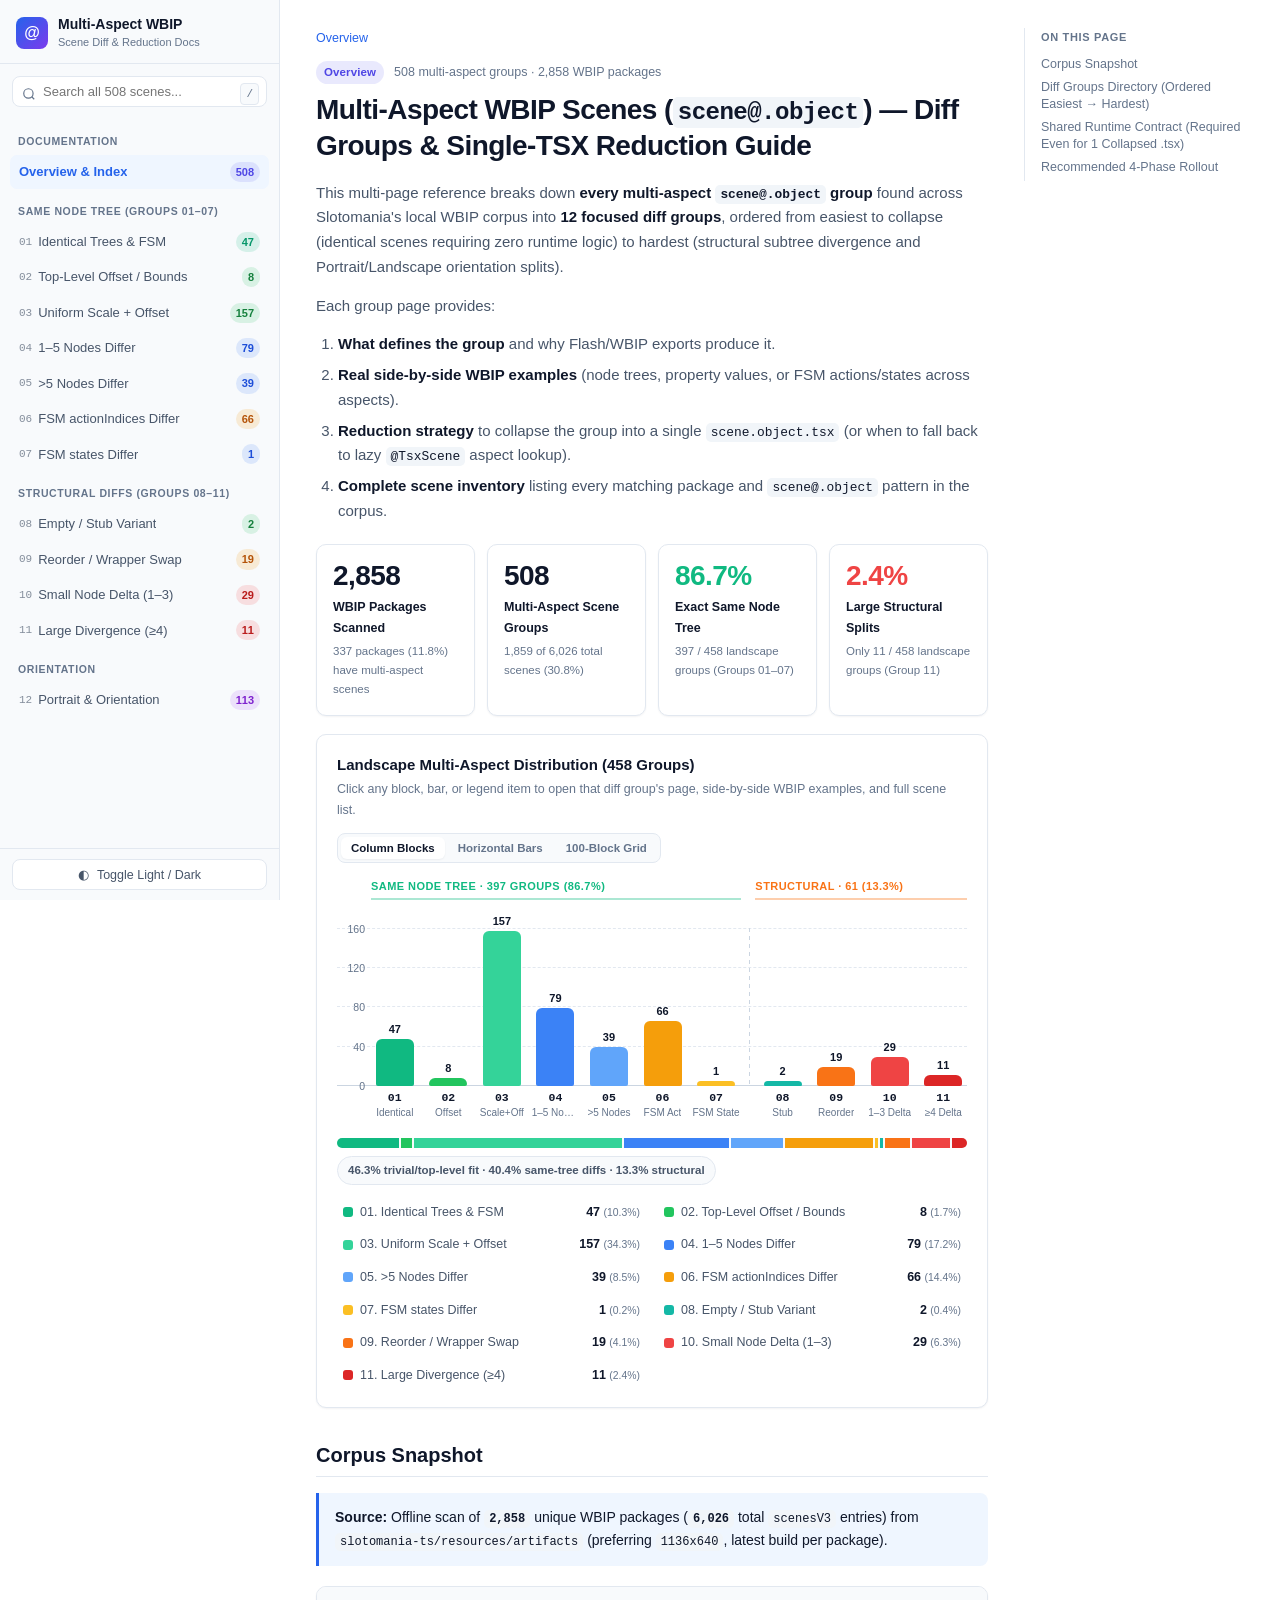
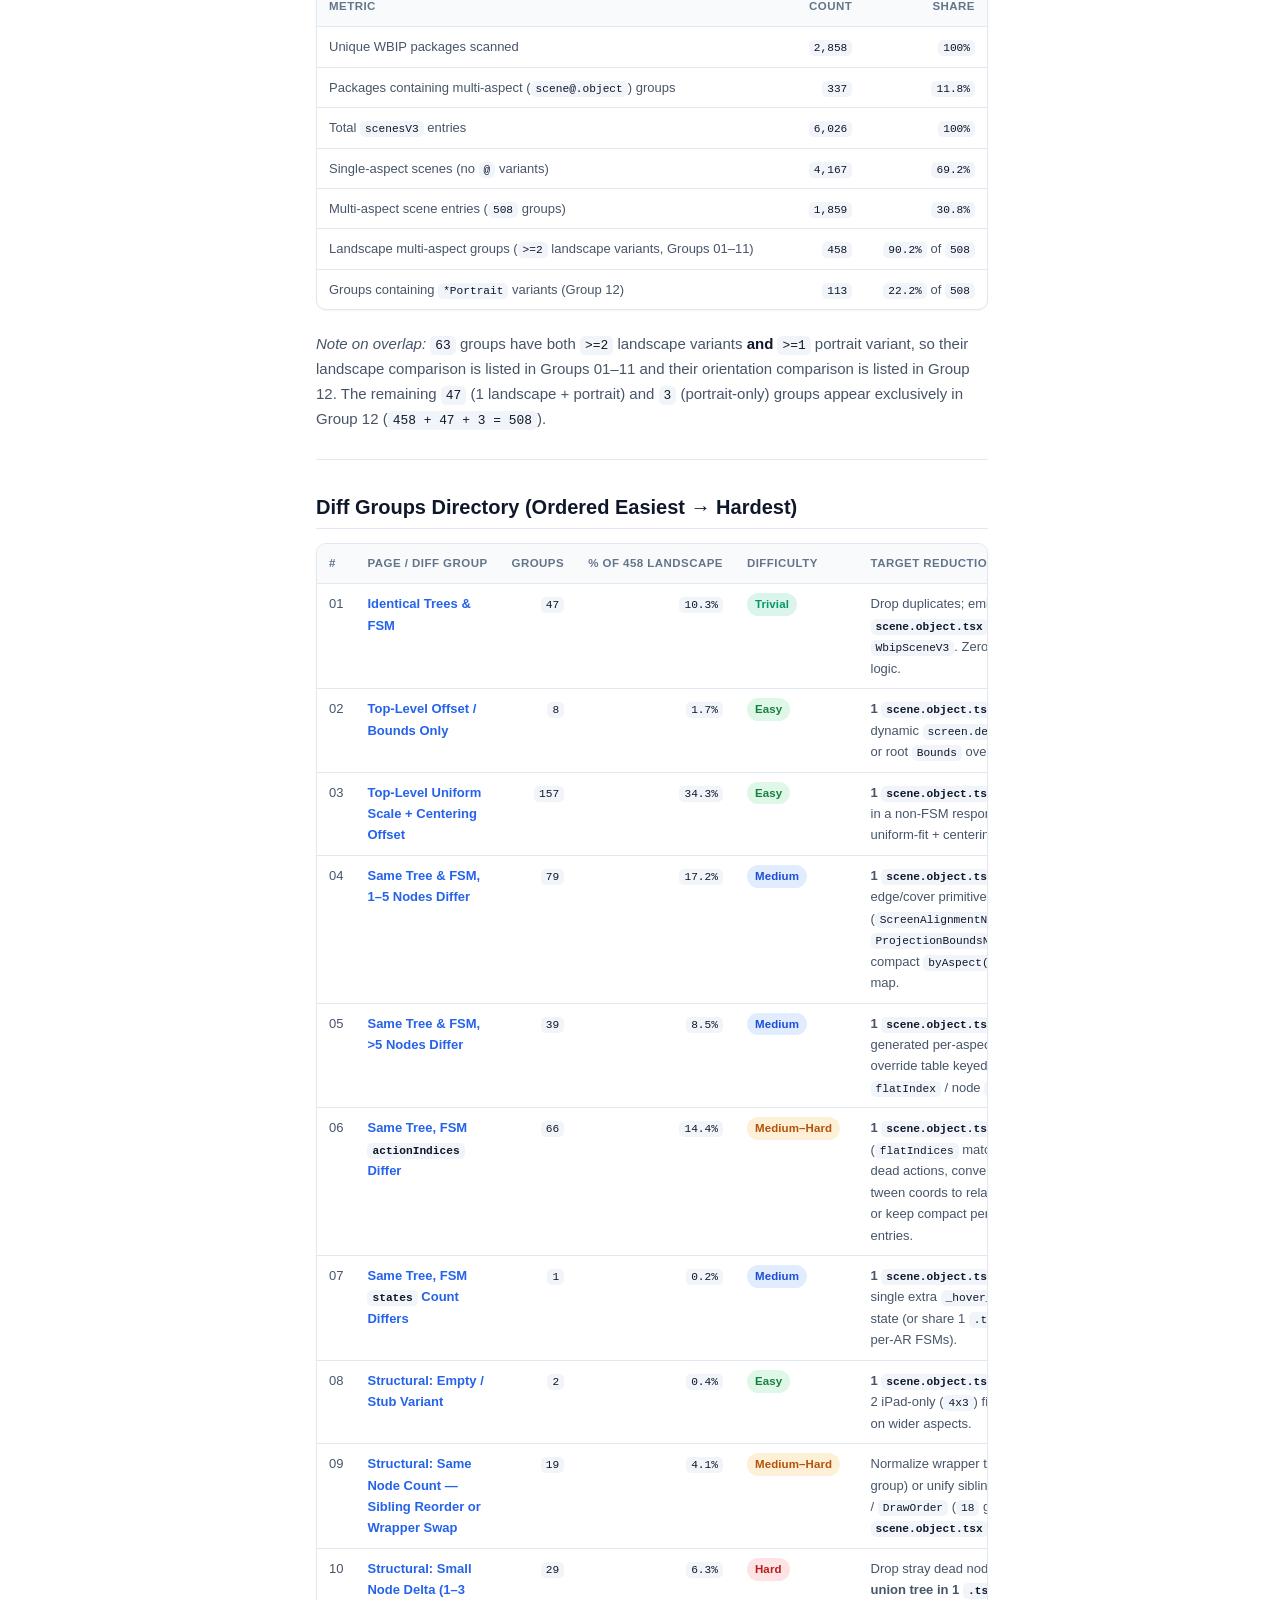
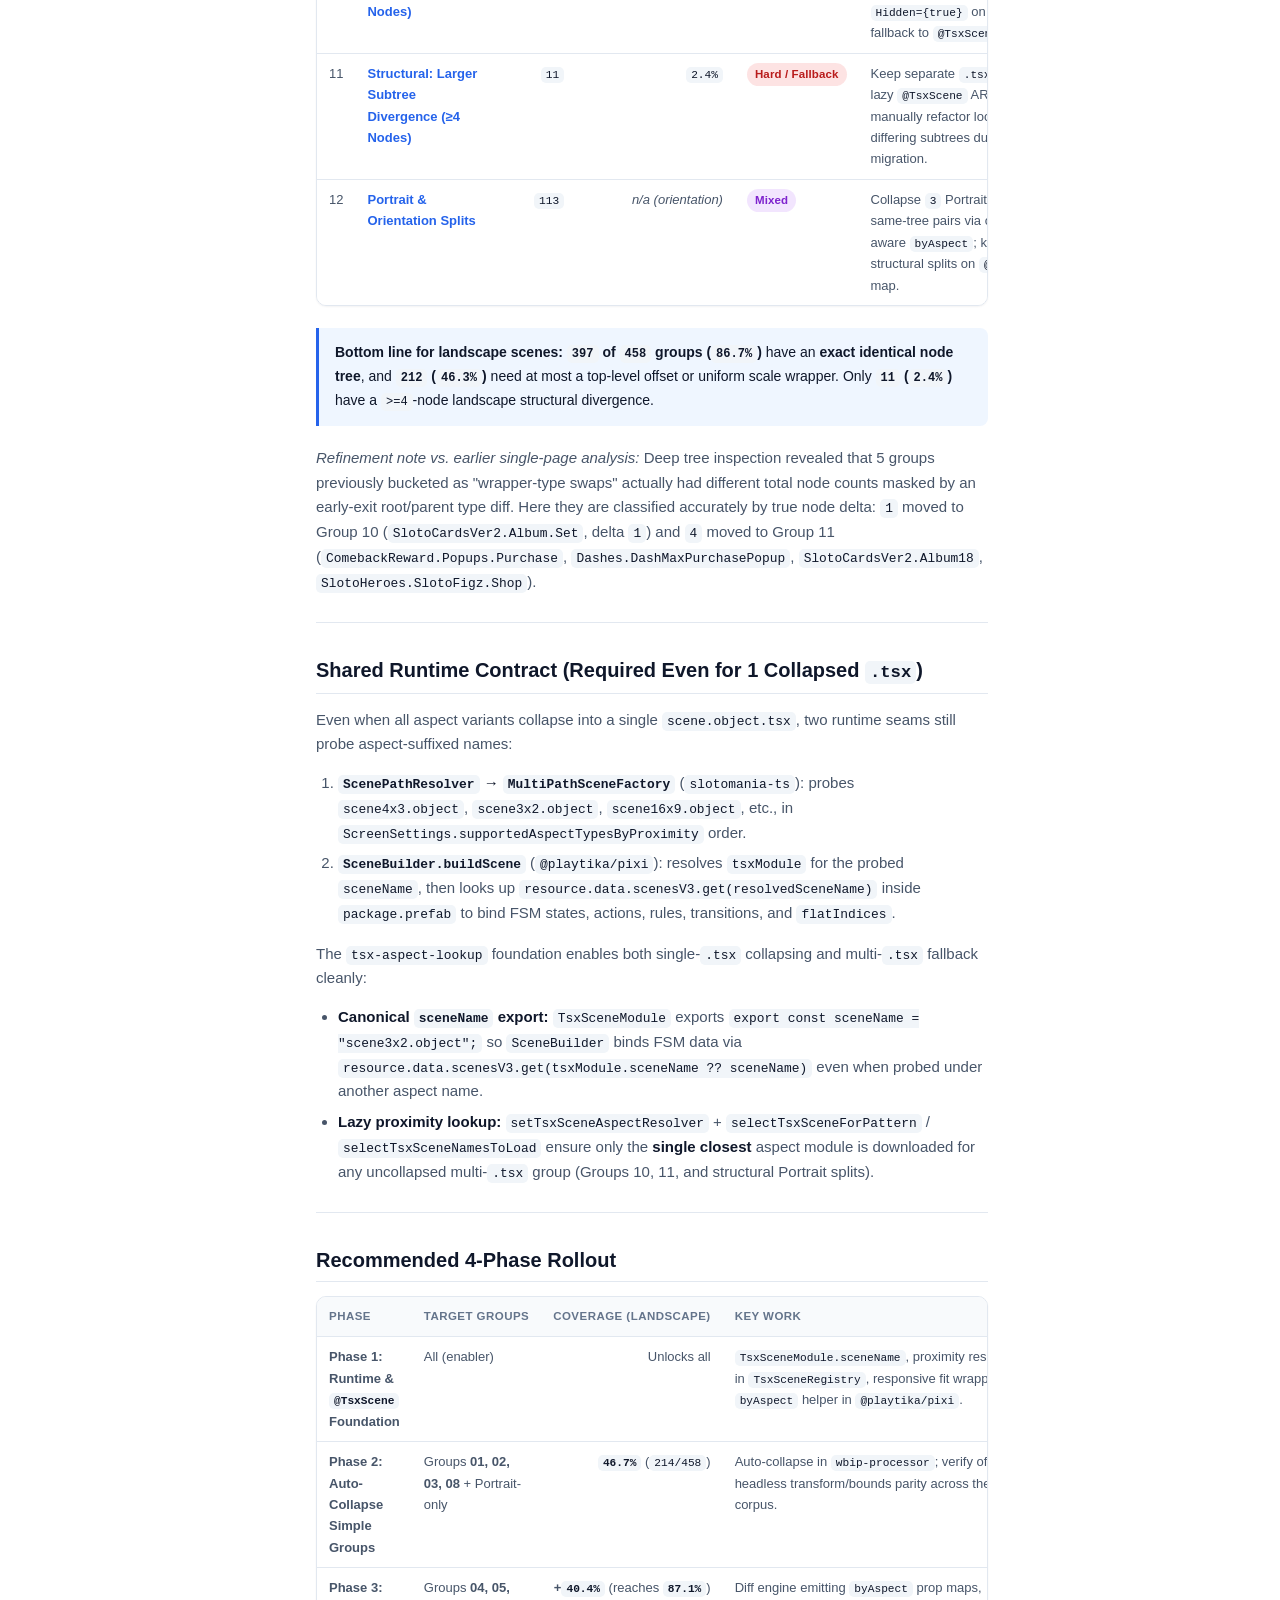
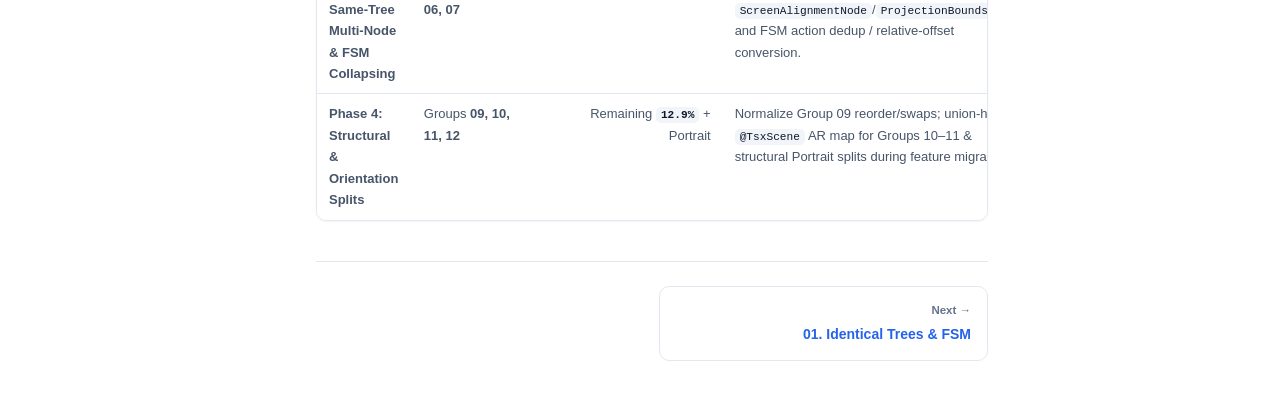
==== index.html @ 4ef782aa "first commit" ====
<!DOCTYPE html>
<html lang="en">
<head>
  <meta charset="UTF-8" />
  <meta name="viewport" content="width=device-width, initial-scale=1.0" />
  <title>Overview &amp; Diff Groups Index — Multi-Aspect WBIP Scenes Docs</title>
  <link rel="stylesheet" href="./assets/style.css" />
  <script>
    (function() {
      var t = localStorage.getItem("wbip-docs-theme");
      if (t === "dark" || (!t && window.matchMedia && window.matchMedia("(prefers-color-scheme: dark)").matches)) {
        document.documentElement.setAttribute("data-theme", "dark");
      }
    })();
  </script>
</head>
<body>
  <div class="mobile-topbar">
    <button type="button" class="icon-btn" id="sidebar-open" aria-label="Open menu">☰</button>
    <a href="./index.html" class="mobile-brand">Multi-Aspect WBIP Docs</a>
    <button type="button" class="icon-btn" id="mobile-theme-toggle" aria-label="Toggle theme">◐</button>
  </div>
  <div class="sidebar-backdrop" id="sidebar-backdrop"></div>
  <div class="layout">
    <aside class="sidebar" id="sidebar">
    <div class="sidebar-brand">
      <a href="./index.html" class="brand-link">
        <span class="brand-logo">@</span>
        <span>
          <strong>Multi-Aspect WBIP</strong>
          <small>Scene Diff &amp; Reduction Docs</small>
        </span>
      </a>
      <button class="icon-btn mobile-close" id="sidebar-close" aria-label="Close navigation">✕</button>
    </div>
    <div class="global-search-box">
      <svg class="search-icon" viewBox="0 0 24 24" width="14" height="14" fill="none" stroke="currentColor" stroke-width="2"><circle cx="11" cy="11" r="8"/><path d="m21 21-4.3-4.3"/></svg>
      <input type="search" id="global-search-input" placeholder="Search all 508 scenes..." autocomplete="off" aria-label="Search all scenes across all groups" />
      <kbd>/</kbd>
      <div class="global-search-results" id="global-search-results" hidden></div>
    </div>
    <nav class="sidebar-nav" aria-label="Diff groups">
      <div class="nav-section-title">Documentation</div>
      <a class="nav-item active" href="./index.html"><span class="nav-label">Overview &amp; Index</span><span class="nav-count badge-index">508</span></a>
      <div class="nav-section-title">Same Node Tree (Groups 01–07)</div>
      <a class="nav-item" href="./01-identical.html"><span class="nav-label"><span class="nav-num">01</span>Identical Trees &amp; FSM</span><span class="nav-count badge-trivial">47</span></a>
      <a class="nav-item" href="./02-root-offset-only.html"><span class="nav-label"><span class="nav-num">02</span>Top-Level Offset / Bounds</span><span class="nav-count badge-easy">8</span></a>
      <a class="nav-item" href="./03-root-uniform-scale-offset.html"><span class="nav-label"><span class="nav-num">03</span>Uniform Scale + Offset</span><span class="nav-count badge-easy">157</span></a>
      <a class="nav-item" href="./04-prop-diff-1-to-5-nodes.html"><span class="nav-label"><span class="nav-num">04</span>1–5 Nodes Differ</span><span class="nav-count badge-medium">79</span></a>
      <a class="nav-item" href="./05-prop-diff-many-nodes.html"><span class="nav-label"><span class="nav-num">05</span>&gt;5 Nodes Differ</span><span class="nav-count badge-medium">39</span></a>
      <a class="nav-item" href="./06-fsm-actions-differ.html"><span class="nav-label"><span class="nav-num">06</span>FSM actionIndices Differ</span><span class="nav-count badge-medhard">66</span></a>
      <a class="nav-item" href="./07-fsm-states-differ.html"><span class="nav-label"><span class="nav-num">07</span>FSM states Differ</span><span class="nav-count badge-medium">1</span></a>
      <div class="nav-section-title">Structural Diffs (Groups 08–11)</div>
      <a class="nav-item" href="./08-structural-empty-stub.html"><span class="nav-label"><span class="nav-num">08</span>Empty / Stub Variant</span><span class="nav-count badge-easy">2</span></a>
      <a class="nav-item" href="./09-structural-wrapper-or-reorder.html"><span class="nav-label"><span class="nav-num">09</span>Reorder / Wrapper Swap</span><span class="nav-count badge-medhard">19</span></a>
      <a class="nav-item" href="./10-structural-small-node-delta.html"><span class="nav-label"><span class="nav-num">10</span>Small Node Delta (1–3)</span><span class="nav-count badge-hard">29</span></a>
      <a class="nav-item" href="./11-structural-large-divergence.html"><span class="nav-label"><span class="nav-num">11</span>Large Divergence (≥4)</span><span class="nav-count badge-hard">11</span></a>
      <div class="nav-section-title">Orientation</div>
      <a class="nav-item" href="./12-portrait-and-orientation.html"><span class="nav-label"><span class="nav-num">12</span>Portrait &amp; Orientation</span><span class="nav-count badge-mixed">113</span></a>
    </nav>
    <div class="sidebar-footer">
      <button type="button" class="theme-toggle" id="theme-toggle" aria-label="Toggle color theme">
        <span class="theme-icon">◐</span>
        <span class="theme-label">Toggle Light / Dark</span>
      </button>
    </div>
  </aside>
    <main class="main">
      <div class="content-grid">
        <article class="article">
          <div class="breadcrumb">
            <a href="./index.html">Overview</a>
            
          </div>
          <div class="page-header">
          <div class="page-eyebrow">
            <span class="badge badge-index">Overview</span>
            <span class="eyebrow-count">508 multi-aspect groups · 2,858 WBIP packages</span>
          </div>
          <h1 id="multi-aspect-wbip-scenes-scene-object-diff-groups-single-tsx-reduction-guide">Multi-Aspect WBIP Scenes (<code>scene@.object</code>) — Diff Groups &amp; Single-TSX Reduction Guide</h1>
        </div>
<p>This multi-page reference breaks down <strong>every multi-aspect <code>scene@.object</code> group</strong> found across Slotomania's local WBIP corpus into <strong>12 focused diff groups</strong>, ordered from easiest to collapse (identical scenes requiring zero runtime logic) to hardest (structural subtree divergence and Portrait/Landscape orientation splits).</p>
<p>Each group page provides:</p>
<ol><li><strong>What defines the group</strong> and why Flash/WBIP exports produce it.</li><li><strong>Real side-by-side WBIP examples</strong> (node trees, property values, or FSM actions/states across aspects).</li><li><strong>Reduction strategy</strong> to collapse the group into a single <code>scene.object.tsx</code> (or when to fall back to lazy <code>@TsxScene</code> aspect lookup).</li><li><strong>Complete scene inventory</strong> listing every matching package and <code>scene@.object</code> pattern in the corpus.</li></ol>
<div class="kpi-grid">
    <div class="kpi-card">
      <div class="kpi-val">2,858</div>
      <div class="kpi-label">WBIP Packages Scanned</div>
      <div class="kpi-sub">337 packages (11.8%) have multi-aspect scenes</div>
    </div>
    <div class="kpi-card">
      <div class="kpi-val">508</div>
      <div class="kpi-label">Multi-Aspect Scene Groups</div>
      <div class="kpi-sub">1,859 of 6,026 total scenes (30.8%)</div>
    </div>
    <div class="kpi-card kpi-accent-green">
      <div class="kpi-val">86.7%</div>
      <div class="kpi-label">Exact Same Node Tree</div>
      <div class="kpi-sub">397 / 458 landscape groups (Groups 01–07)</div>
    </div>
    <div class="kpi-card kpi-accent-red">
      <div class="kpi-val">2.4%</div>
      <div class="kpi-label">Large Structural Splits</div>
      <div class="kpi-sub">Only 11 / 458 landscape groups (Group 11)</div>
    </div>
  </div>
  <div class="dist-card" id="dist-card">
    <div class="dist-header">
      <div>
        <div class="dist-title">Landscape Multi-Aspect Distribution (458 Groups)</div>
        <div class="dist-subtitle">Click any block, bar, or legend item to open that diff group's page, side-by-side WBIP examples, and full scene list.</div>
      </div>
      <div class="chart-tabs" role="tablist" aria-label="Chart view">
        <button type="button" class="chart-tab active" data-chart-tab="columns" role="tab" aria-selected="true">Column Blocks</button>
        <button type="button" class="chart-tab" data-chart-tab="bars" role="tab" aria-selected="false">Horizontal Bars</button>
        <button type="button" class="chart-tab" data-chart-tab="waffle" role="tab" aria-selected="false">100-Block Grid</button>
      </div>
    </div>
    <div class="chart-panel active" data-chart-panel="columns">
  <div class="col-zone-labels">
    <span class="zone-same">Same Node Tree · 397 groups (86.7%)</span>
    <span class="zone-struct">Structural · 61 (13.3%)</span>
  </div>
  <div class="col-chart-wrap">
    <div class="col-gridlines" aria-hidden="true">
      <div class="col-gridline"><span>160</span></div>
      <div class="col-gridline"><span>120</span></div>
      <div class="col-gridline"><span>80</span></div>
      <div class="col-gridline"><span>40</span></div>
      <div class="col-gridline"><span>0</span></div>
    </div>
    <div class="col-bars"><a href="./01-identical.html" class="col-item" data-group="01" title="Group 01: Identical Trees & FSM — 47 groups (10.3%)">
    <div class="col-bar-area">
      <div class="col-val">47</div>
      <div class="col-bar" style="height:29.38%;background:#10b981"></div>
    </div>
    <div class="col-num">01</div>
    <div class="col-sub">Identical</div>
  </a>
<a href="./02-root-offset-only.html" class="col-item" data-group="02" title="Group 02: Top-Level Offset / Bounds — 8 groups (1.7%)">
    <div class="col-bar-area">
      <div class="col-val">8</div>
      <div class="col-bar" style="height:5.00%;background:#22c55e"></div>
    </div>
    <div class="col-num">02</div>
    <div class="col-sub">Offset</div>
  </a>
<a href="./03-root-uniform-scale-offset.html" class="col-item" data-group="03" title="Group 03: Uniform Scale + Offset — 157 groups (34.3%)">
    <div class="col-bar-area">
      <div class="col-val">157</div>
      <div class="col-bar" style="height:98.13%;background:#34d399"></div>
    </div>
    <div class="col-num">03</div>
    <div class="col-sub">Scale+Off</div>
  </a>
<a href="./04-prop-diff-1-to-5-nodes.html" class="col-item" data-group="04" title="Group 04: 1–5 Nodes Differ — 79 groups (17.2%)">
    <div class="col-bar-area">
      <div class="col-val">79</div>
      <div class="col-bar" style="height:49.38%;background:#3b82f6"></div>
    </div>
    <div class="col-num">04</div>
    <div class="col-sub">1–5 Nodes</div>
  </a>
<a href="./05-prop-diff-many-nodes.html" class="col-item" data-group="05" title="Group 05: >5 Nodes Differ — 39 groups (8.5%)">
    <div class="col-bar-area">
      <div class="col-val">39</div>
      <div class="col-bar" style="height:24.38%;background:#60a5fa"></div>
    </div>
    <div class="col-num">05</div>
    <div class="col-sub">>5 Nodes</div>
  </a>
<a href="./06-fsm-actions-differ.html" class="col-item" data-group="06" title="Group 06: FSM actionIndices Differ — 66 groups (14.4%)">
    <div class="col-bar-area">
      <div class="col-val">66</div>
      <div class="col-bar" style="height:41.25%;background:#f59e0b"></div>
    </div>
    <div class="col-num">06</div>
    <div class="col-sub">FSM Act</div>
  </a>
<a href="./07-fsm-states-differ.html" class="col-item" data-group="07" title="Group 07: FSM states Differ — 1 groups (0.2%)">
    <div class="col-bar-area">
      <div class="col-val">1</div>
      <div class="col-bar" style="height:0.63%;background:#fbbf24"></div>
    </div>
    <div class="col-num">07</div>
    <div class="col-sub">FSM State</div>
  </a>
<div class="col-divider" title="Same Node Tree (01–07) vs Structural Diffs (08–11)"></div><a href="./08-structural-empty-stub.html" class="col-item" data-group="08" title="Group 08: Empty / Stub Variant — 2 groups (0.4%)">
    <div class="col-bar-area">
      <div class="col-val">2</div>
      <div class="col-bar" style="height:1.25%;background:#14b8a6"></div>
    </div>
    <div class="col-num">08</div>
    <div class="col-sub">Stub</div>
  </a>
<a href="./09-structural-wrapper-or-reorder.html" class="col-item" data-group="09" title="Group 09: Reorder / Wrapper Swap — 19 groups (4.1%)">
    <div class="col-bar-area">
      <div class="col-val">19</div>
      <div class="col-bar" style="height:11.88%;background:#f97316"></div>
    </div>
    <div class="col-num">09</div>
    <div class="col-sub">Reorder</div>
  </a>
<a href="./10-structural-small-node-delta.html" class="col-item" data-group="10" title="Group 10: Small Node Delta (1–3) — 29 groups (6.3%)">
    <div class="col-bar-area">
      <div class="col-val">29</div>
      <div class="col-bar" style="height:18.13%;background:#ef4444"></div>
    </div>
    <div class="col-num">10</div>
    <div class="col-sub">1–3 Delta</div>
  </a>
<a href="./11-structural-large-divergence.html" class="col-item" data-group="11" title="Group 11: Large Divergence (≥4) — 11 groups (2.4%)">
    <div class="col-bar-area">
      <div class="col-val">11</div>
      <div class="col-bar" style="height:6.88%;background:#dc2626"></div>
    </div>
    <div class="col-num">11</div>
    <div class="col-sub">≥4 Delta</div>
  </a></div>
  </div>
</div>
    <div class="chart-panel" data-chart-panel="bars">
  <div class="hbar-chart"><a href="./01-identical.html" class="hbar-row" data-group="01">
    <span class="hbar-label"><span class="hbar-num">01</span> Identical Trees & FSM</span>
    <span class="hbar-track"><span class="hbar-fill" style="width:29.94%;background:#10b981"></span></span>
    <span class="hbar-val">47 <small>(10.3%)</small></span>
  </a>
<a href="./02-root-offset-only.html" class="hbar-row" data-group="02">
    <span class="hbar-label"><span class="hbar-num">02</span> Top-Level Offset / Bounds</span>
    <span class="hbar-track"><span class="hbar-fill" style="width:5.10%;background:#22c55e"></span></span>
    <span class="hbar-val">8 <small>(1.7%)</small></span>
  </a>
<a href="./03-root-uniform-scale-offset.html" class="hbar-row" data-group="03">
    <span class="hbar-label"><span class="hbar-num">03</span> Uniform Scale + Offset</span>
    <span class="hbar-track"><span class="hbar-fill" style="width:100.00%;background:#34d399"></span></span>
    <span class="hbar-val">157 <small>(34.3%)</small></span>
  </a>
<a href="./04-prop-diff-1-to-5-nodes.html" class="hbar-row" data-group="04">
    <span class="hbar-label"><span class="hbar-num">04</span> 1–5 Nodes Differ</span>
    <span class="hbar-track"><span class="hbar-fill" style="width:50.32%;background:#3b82f6"></span></span>
    <span class="hbar-val">79 <small>(17.2%)</small></span>
  </a>
<a href="./05-prop-diff-many-nodes.html" class="hbar-row" data-group="05">
    <span class="hbar-label"><span class="hbar-num">05</span> >5 Nodes Differ</span>
    <span class="hbar-track"><span class="hbar-fill" style="width:24.84%;background:#60a5fa"></span></span>
    <span class="hbar-val">39 <small>(8.5%)</small></span>
  </a>
<a href="./06-fsm-actions-differ.html" class="hbar-row" data-group="06">
    <span class="hbar-label"><span class="hbar-num">06</span> FSM actionIndices Differ</span>
    <span class="hbar-track"><span class="hbar-fill" style="width:42.04%;background:#f59e0b"></span></span>
    <span class="hbar-val">66 <small>(14.4%)</small></span>
  </a>
<a href="./07-fsm-states-differ.html" class="hbar-row" data-group="07">
    <span class="hbar-label"><span class="hbar-num">07</span> FSM states Differ</span>
    <span class="hbar-track"><span class="hbar-fill" style="width:0.64%;background:#fbbf24"></span></span>
    <span class="hbar-val">1 <small>(0.2%)</small></span>
  </a>
<a href="./08-structural-empty-stub.html" class="hbar-row" data-group="08">
    <span class="hbar-label"><span class="hbar-num">08</span> Empty / Stub Variant</span>
    <span class="hbar-track"><span class="hbar-fill" style="width:1.27%;background:#14b8a6"></span></span>
    <span class="hbar-val">2 <small>(0.4%)</small></span>
  </a>
<a href="./09-structural-wrapper-or-reorder.html" class="hbar-row" data-group="09">
    <span class="hbar-label"><span class="hbar-num">09</span> Reorder / Wrapper Swap</span>
    <span class="hbar-track"><span class="hbar-fill" style="width:12.10%;background:#f97316"></span></span>
    <span class="hbar-val">19 <small>(4.1%)</small></span>
  </a>
<a href="./10-structural-small-node-delta.html" class="hbar-row" data-group="10">
    <span class="hbar-label"><span class="hbar-num">10</span> Small Node Delta (1–3)</span>
    <span class="hbar-track"><span class="hbar-fill" style="width:18.47%;background:#ef4444"></span></span>
    <span class="hbar-val">29 <small>(6.3%)</small></span>
  </a>
<a href="./11-structural-large-divergence.html" class="hbar-row" data-group="11">
    <span class="hbar-label"><span class="hbar-num">11</span> Large Divergence (≥4)</span>
    <span class="hbar-track"><span class="hbar-fill" style="width:7.01%;background:#dc2626"></span></span>
    <span class="hbar-val">11 <small>(2.4%)</small></span>
  </a></div>
</div>
    <div class="chart-panel" data-chart-panel="waffle">
  <div class="waffle-wrap">
    <div class="waffle-grid" role="img" aria-label="100-block waffle chart of 458 landscape multi-aspect groups"><a href="./01-identical.html" class="waffle-cell" data-group="01" style="background:#10b981" title="Group 01: Identical Trees & FSM — 47 groups (10.3%)"></a><a href="./01-identical.html" class="waffle-cell" data-group="01" style="background:#10b981" title="Group 01: Identical Trees & FSM — 47 groups (10.3%)"></a><a href="./01-identical.html" class="waffle-cell" data-group="01" style="background:#10b981" title="Group 01: Identical Trees & FSM — 47 groups (10.3%)"></a><a href="./01-identical.html" class="waffle-cell" data-group="01" style="background:#10b981" title="Group 01: Identical Trees & FSM — 47 groups (10.3%)"></a><a href="./01-identical.html" class="waffle-cell" data-group="01" style="background:#10b981" title="Group 01: Identical Trees & FSM — 47 groups (10.3%)"></a><a href="./01-identical.html" class="waffle-cell" data-group="01" style="background:#10b981" title="Group 01: Identical Trees & FSM — 47 groups (10.3%)"></a><a href="./01-identical.html" class="waffle-cell" data-group="01" style="background:#10b981" title="Group 01: Identical Trees & FSM — 47 groups (10.3%)"></a><a href="./01-identical.html" class="waffle-cell" data-group="01" style="background:#10b981" title="Group 01: Identical Trees & FSM — 47 groups (10.3%)"></a><a href="./01-identical.html" class="waffle-cell" data-group="01" style="background:#10b981" title="Group 01: Identical Trees & FSM — 47 groups (10.3%)"></a><a href="./01-identical.html" class="waffle-cell" data-group="01" style="background:#10b981" title="Group 01: Identical Trees & FSM — 47 groups (10.3%)"></a><a href="./02-root-offset-only.html" class="waffle-cell" data-group="02" style="background:#22c55e" title="Group 02: Top-Level Offset / Bounds — 8 groups (1.7%)"></a><a href="./02-root-offset-only.html" class="waffle-cell" data-group="02" style="background:#22c55e" title="Group 02: Top-Level Offset / Bounds — 8 groups (1.7%)"></a><a href="./03-root-uniform-scale-offset.html" class="waffle-cell" data-group="03" style="background:#34d399" title="Group 03: Uniform Scale + Offset — 157 groups (34.3%)"></a><a href="./03-root-uniform-scale-offset.html" class="waffle-cell" data-group="03" style="background:#34d399" title="Group 03: Uniform Scale + Offset — 157 groups (34.3%)"></a><a href="./03-root-uniform-scale-offset.html" class="waffle-cell" data-group="03" style="background:#34d399" title="Group 03: Uniform Scale + Offset — 157 groups (34.3%)"></a><a href="./03-root-uniform-scale-offset.html" class="waffle-cell" data-group="03" style="background:#34d399" title="Group 03: Uniform Scale + Offset — 157 groups (34.3%)"></a><a href="./03-root-uniform-scale-offset.html" class="waffle-cell" data-group="03" style="background:#34d399" title="Group 03: Uniform Scale + Offset — 157 groups (34.3%)"></a><a href="./03-root-uniform-scale-offset.html" class="waffle-cell" data-group="03" style="background:#34d399" title="Group 03: Uniform Scale + Offset — 157 groups (34.3%)"></a><a href="./03-root-uniform-scale-offset.html" class="waffle-cell" data-group="03" style="background:#34d399" title="Group 03: Uniform Scale + Offset — 157 groups (34.3%)"></a><a href="./03-root-uniform-scale-offset.html" class="waffle-cell" data-group="03" style="background:#34d399" title="Group 03: Uniform Scale + Offset — 157 groups (34.3%)"></a><a href="./03-root-uniform-scale-offset.html" class="waffle-cell" data-group="03" style="background:#34d399" title="Group 03: Uniform Scale + Offset — 157 groups (34.3%)"></a><a href="./03-root-uniform-scale-offset.html" class="waffle-cell" data-group="03" style="background:#34d399" title="Group 03: Uniform Scale + Offset — 157 groups (34.3%)"></a><a href="./03-root-uniform-scale-offset.html" class="waffle-cell" data-group="03" style="background:#34d399" title="Group 03: Uniform Scale + Offset — 157 groups (34.3%)"></a><a href="./03-root-uniform-scale-offset.html" class="waffle-cell" data-group="03" style="background:#34d399" title="Group 03: Uniform Scale + Offset — 157 groups (34.3%)"></a><a href="./03-root-uniform-scale-offset.html" class="waffle-cell" data-group="03" style="background:#34d399" title="Group 03: Uniform Scale + Offset — 157 groups (34.3%)"></a><a href="./03-root-uniform-scale-offset.html" class="waffle-cell" data-group="03" style="background:#34d399" title="Group 03: Uniform Scale + Offset — 157 groups (34.3%)"></a><a href="./03-root-uniform-scale-offset.html" class="waffle-cell" data-group="03" style="background:#34d399" title="Group 03: Uniform Scale + Offset — 157 groups (34.3%)"></a><a href="./03-root-uniform-scale-offset.html" class="waffle-cell" data-group="03" style="background:#34d399" title="Group 03: Uniform Scale + Offset — 157 groups (34.3%)"></a><a href="./03-root-uniform-scale-offset.html" class="waffle-cell" data-group="03" style="background:#34d399" title="Group 03: Uniform Scale + Offset — 157 groups (34.3%)"></a><a href="./03-root-uniform-scale-offset.html" class="waffle-cell" data-group="03" style="background:#34d399" title="Group 03: Uniform Scale + Offset — 157 groups (34.3%)"></a><a href="./03-root-uniform-scale-offset.html" class="waffle-cell" data-group="03" style="background:#34d399" title="Group 03: Uniform Scale + Offset — 157 groups (34.3%)"></a><a href="./03-root-uniform-scale-offset.html" class="waffle-cell" data-group="03" style="background:#34d399" title="Group 03: Uniform Scale + Offset — 157 groups (34.3%)"></a><a href="./03-root-uniform-scale-offset.html" class="waffle-cell" data-group="03" style="background:#34d399" title="Group 03: Uniform Scale + Offset — 157 groups (34.3%)"></a><a href="./03-root-uniform-scale-offset.html" class="waffle-cell" data-group="03" style="background:#34d399" title="Group 03: Uniform Scale + Offset — 157 groups (34.3%)"></a><a href="./03-root-uniform-scale-offset.html" class="waffle-cell" data-group="03" style="background:#34d399" title="Group 03: Uniform Scale + Offset — 157 groups (34.3%)"></a><a href="./03-root-uniform-scale-offset.html" class="waffle-cell" data-group="03" style="background:#34d399" title="Group 03: Uniform Scale + Offset — 157 groups (34.3%)"></a><a href="./03-root-uniform-scale-offset.html" class="waffle-cell" data-group="03" style="background:#34d399" title="Group 03: Uniform Scale + Offset — 157 groups (34.3%)"></a><a href="./03-root-uniform-scale-offset.html" class="waffle-cell" data-group="03" style="background:#34d399" title="Group 03: Uniform Scale + Offset — 157 groups (34.3%)"></a><a href="./03-root-uniform-scale-offset.html" class="waffle-cell" data-group="03" style="background:#34d399" title="Group 03: Uniform Scale + Offset — 157 groups (34.3%)"></a><a href="./03-root-uniform-scale-offset.html" class="waffle-cell" data-group="03" style="background:#34d399" title="Group 03: Uniform Scale + Offset — 157 groups (34.3%)"></a><a href="./03-root-uniform-scale-offset.html" class="waffle-cell" data-group="03" style="background:#34d399" title="Group 03: Uniform Scale + Offset — 157 groups (34.3%)"></a><a href="./03-root-uniform-scale-offset.html" class="waffle-cell" data-group="03" style="background:#34d399" title="Group 03: Uniform Scale + Offset — 157 groups (34.3%)"></a><a href="./03-root-uniform-scale-offset.html" class="waffle-cell" data-group="03" style="background:#34d399" title="Group 03: Uniform Scale + Offset — 157 groups (34.3%)"></a><a href="./03-root-uniform-scale-offset.html" class="waffle-cell" data-group="03" style="background:#34d399" title="Group 03: Uniform Scale + Offset — 157 groups (34.3%)"></a><a href="./03-root-uniform-scale-offset.html" class="waffle-cell" data-group="03" style="background:#34d399" title="Group 03: Uniform Scale + Offset — 157 groups (34.3%)"></a><a href="./03-root-uniform-scale-offset.html" class="waffle-cell" data-group="03" style="background:#34d399" title="Group 03: Uniform Scale + Offset — 157 groups (34.3%)"></a><a href="./04-prop-diff-1-to-5-nodes.html" class="waffle-cell" data-group="04" style="background:#3b82f6" title="Group 04: 1–5 Nodes Differ — 79 groups (17.2%)"></a><a href="./04-prop-diff-1-to-5-nodes.html" class="waffle-cell" data-group="04" style="background:#3b82f6" title="Group 04: 1–5 Nodes Differ — 79 groups (17.2%)"></a><a href="./04-prop-diff-1-to-5-nodes.html" class="waffle-cell" data-group="04" style="background:#3b82f6" title="Group 04: 1–5 Nodes Differ — 79 groups (17.2%)"></a><a href="./04-prop-diff-1-to-5-nodes.html" class="waffle-cell" data-group="04" style="background:#3b82f6" title="Group 04: 1–5 Nodes Differ — 79 groups (17.2%)"></a><a href="./04-prop-diff-1-to-5-nodes.html" class="waffle-cell" data-group="04" style="background:#3b82f6" title="Group 04: 1–5 Nodes Differ — 79 groups (17.2%)"></a><a href="./04-prop-diff-1-to-5-nodes.html" class="waffle-cell" data-group="04" style="background:#3b82f6" title="Group 04: 1–5 Nodes Differ — 79 groups (17.2%)"></a><a href="./04-prop-diff-1-to-5-nodes.html" class="waffle-cell" data-group="04" style="background:#3b82f6" title="Group 04: 1–5 Nodes Differ — 79 groups (17.2%)"></a><a href="./04-prop-diff-1-to-5-nodes.html" class="waffle-cell" data-group="04" style="background:#3b82f6" title="Group 04: 1–5 Nodes Differ — 79 groups (17.2%)"></a><a href="./04-prop-diff-1-to-5-nodes.html" class="waffle-cell" data-group="04" style="background:#3b82f6" title="Group 04: 1–5 Nodes Differ — 79 groups (17.2%)"></a><a href="./04-prop-diff-1-to-5-nodes.html" class="waffle-cell" data-group="04" style="background:#3b82f6" title="Group 04: 1–5 Nodes Differ — 79 groups (17.2%)"></a><a href="./04-prop-diff-1-to-5-nodes.html" class="waffle-cell" data-group="04" style="background:#3b82f6" title="Group 04: 1–5 Nodes Differ — 79 groups (17.2%)"></a><a href="./04-prop-diff-1-to-5-nodes.html" class="waffle-cell" data-group="04" style="background:#3b82f6" title="Group 04: 1–5 Nodes Differ — 79 groups (17.2%)"></a><a href="./04-prop-diff-1-to-5-nodes.html" class="waffle-cell" data-group="04" style="background:#3b82f6" title="Group 04: 1–5 Nodes Differ — 79 groups (17.2%)"></a><a href="./04-prop-diff-1-to-5-nodes.html" class="waffle-cell" data-group="04" style="background:#3b82f6" title="Group 04: 1–5 Nodes Differ — 79 groups (17.2%)"></a><a href="./04-prop-diff-1-to-5-nodes.html" class="waffle-cell" data-group="04" style="background:#3b82f6" title="Group 04: 1–5 Nodes Differ — 79 groups (17.2%)"></a><a href="./04-prop-diff-1-to-5-nodes.html" class="waffle-cell" data-group="04" style="background:#3b82f6" title="Group 04: 1–5 Nodes Differ — 79 groups (17.2%)"></a><a href="./04-prop-diff-1-to-5-nodes.html" class="waffle-cell" data-group="04" style="background:#3b82f6" title="Group 04: 1–5 Nodes Differ — 79 groups (17.2%)"></a><a href="./05-prop-diff-many-nodes.html" class="waffle-cell" data-group="05" style="background:#60a5fa" title="Group 05: >5 Nodes Differ — 39 groups (8.5%)"></a><a href="./05-prop-diff-many-nodes.html" class="waffle-cell" data-group="05" style="background:#60a5fa" title="Group 05: >5 Nodes Differ — 39 groups (8.5%)"></a><a href="./05-prop-diff-many-nodes.html" class="waffle-cell" data-group="05" style="background:#60a5fa" title="Group 05: >5 Nodes Differ — 39 groups (8.5%)"></a><a href="./05-prop-diff-many-nodes.html" class="waffle-cell" data-group="05" style="background:#60a5fa" title="Group 05: >5 Nodes Differ — 39 groups (8.5%)"></a><a href="./05-prop-diff-many-nodes.html" class="waffle-cell" data-group="05" style="background:#60a5fa" title="Group 05: >5 Nodes Differ — 39 groups (8.5%)"></a><a href="./05-prop-diff-many-nodes.html" class="waffle-cell" data-group="05" style="background:#60a5fa" title="Group 05: >5 Nodes Differ — 39 groups (8.5%)"></a><a href="./05-prop-diff-many-nodes.html" class="waffle-cell" data-group="05" style="background:#60a5fa" title="Group 05: >5 Nodes Differ — 39 groups (8.5%)"></a><a href="./05-prop-diff-many-nodes.html" class="waffle-cell" data-group="05" style="background:#60a5fa" title="Group 05: >5 Nodes Differ — 39 groups (8.5%)"></a><a href="./05-prop-diff-many-nodes.html" class="waffle-cell" data-group="05" style="background:#60a5fa" title="Group 05: >5 Nodes Differ — 39 groups (8.5%)"></a><a href="./06-fsm-actions-differ.html" class="waffle-cell" data-group="06" style="background:#f59e0b" title="Group 06: FSM actionIndices Differ — 66 groups (14.4%)"></a><a href="./06-fsm-actions-differ.html" class="waffle-cell" data-group="06" style="background:#f59e0b" title="Group 06: FSM actionIndices Differ — 66 groups (14.4%)"></a><a href="./06-fsm-actions-differ.html" class="waffle-cell" data-group="06" style="background:#f59e0b" title="Group 06: FSM actionIndices Differ — 66 groups (14.4%)"></a><a href="./06-fsm-actions-differ.html" class="waffle-cell" data-group="06" style="background:#f59e0b" title="Group 06: FSM actionIndices Differ — 66 groups (14.4%)"></a><a href="./06-fsm-actions-differ.html" class="waffle-cell" data-group="06" style="background:#f59e0b" title="Group 06: FSM actionIndices Differ — 66 groups (14.4%)"></a><a href="./06-fsm-actions-differ.html" class="waffle-cell" data-group="06" style="background:#f59e0b" title="Group 06: FSM actionIndices Differ — 66 groups (14.4%)"></a><a href="./06-fsm-actions-differ.html" class="waffle-cell" data-group="06" style="background:#f59e0b" title="Group 06: FSM actionIndices Differ — 66 groups (14.4%)"></a><a href="./06-fsm-actions-differ.html" class="waffle-cell" data-group="06" style="background:#f59e0b" title="Group 06: FSM actionIndices Differ — 66 groups (14.4%)"></a><a href="./06-fsm-actions-differ.html" class="waffle-cell" data-group="06" style="background:#f59e0b" title="Group 06: FSM actionIndices Differ — 66 groups (14.4%)"></a><a href="./06-fsm-actions-differ.html" class="waffle-cell" data-group="06" style="background:#f59e0b" title="Group 06: FSM actionIndices Differ — 66 groups (14.4%)"></a><a href="./06-fsm-actions-differ.html" class="waffle-cell" data-group="06" style="background:#f59e0b" title="Group 06: FSM actionIndices Differ — 66 groups (14.4%)"></a><a href="./06-fsm-actions-differ.html" class="waffle-cell" data-group="06" style="background:#f59e0b" title="Group 06: FSM actionIndices Differ — 66 groups (14.4%)"></a><a href="./06-fsm-actions-differ.html" class="waffle-cell" data-group="06" style="background:#f59e0b" title="Group 06: FSM actionIndices Differ — 66 groups (14.4%)"></a><a href="./06-fsm-actions-differ.html" class="waffle-cell" data-group="06" style="background:#f59e0b" title="Group 06: FSM actionIndices Differ — 66 groups (14.4%)"></a><a href="./07-fsm-states-differ.html" class="waffle-cell" data-group="07" style="background:#fbbf24" title="Group 07: FSM states Differ — 1 groups (0.2%)"></a><a href="./08-structural-empty-stub.html" class="waffle-cell" data-group="08" style="background:#14b8a6" title="Group 08: Empty / Stub Variant — 2 groups (0.4%)"></a><a href="./09-structural-wrapper-or-reorder.html" class="waffle-cell" data-group="09" style="background:#f97316" title="Group 09: Reorder / Wrapper Swap — 19 groups (4.1%)"></a><a href="./09-structural-wrapper-or-reorder.html" class="waffle-cell" data-group="09" style="background:#f97316" title="Group 09: Reorder / Wrapper Swap — 19 groups (4.1%)"></a><a href="./09-structural-wrapper-or-reorder.html" class="waffle-cell" data-group="09" style="background:#f97316" title="Group 09: Reorder / Wrapper Swap — 19 groups (4.1%)"></a><a href="./09-structural-wrapper-or-reorder.html" class="waffle-cell" data-group="09" style="background:#f97316" title="Group 09: Reorder / Wrapper Swap — 19 groups (4.1%)"></a><a href="./10-structural-small-node-delta.html" class="waffle-cell" data-group="10" style="background:#ef4444" title="Group 10: Small Node Delta (1–3) — 29 groups (6.3%)"></a><a href="./10-structural-small-node-delta.html" class="waffle-cell" data-group="10" style="background:#ef4444" title="Group 10: Small Node Delta (1–3) — 29 groups (6.3%)"></a><a href="./10-structural-small-node-delta.html" class="waffle-cell" data-group="10" style="background:#ef4444" title="Group 10: Small Node Delta (1–3) — 29 groups (6.3%)"></a><a href="./10-structural-small-node-delta.html" class="waffle-cell" data-group="10" style="background:#ef4444" title="Group 10: Small Node Delta (1–3) — 29 groups (6.3%)"></a><a href="./10-structural-small-node-delta.html" class="waffle-cell" data-group="10" style="background:#ef4444" title="Group 10: Small Node Delta (1–3) — 29 groups (6.3%)"></a><a href="./10-structural-small-node-delta.html" class="waffle-cell" data-group="10" style="background:#ef4444" title="Group 10: Small Node Delta (1–3) — 29 groups (6.3%)"></a><a href="./11-structural-large-divergence.html" class="waffle-cell" data-group="11" style="background:#dc2626" title="Group 11: Large Divergence (≥4) — 11 groups (2.4%)"></a><a href="./11-structural-large-divergence.html" class="waffle-cell" data-group="11" style="background:#dc2626" title="Group 11: Large Divergence (≥4) — 11 groups (2.4%)"></a></div>
    <div class="waffle-note">Each block ≈ <strong>1%</strong> (~4.6 groups; groups &lt;1% shown as 1 block for visibility). Hover any block or legend item to highlight its group.</div>
  </div>
</div>
    <div class="dist-strip-wrap">
      <div class="dist-bar"><a href="./01-identical.html" class="dist-seg" data-group="01" style="width:10.26%;background:#10b981" title="Group 01: Identical Trees & FSM — 47 groups (10.26%)"></a><a href="./02-root-offset-only.html" class="dist-seg" data-group="02" style="width:1.75%;background:#22c55e" title="Group 02: Top-Level Offset / Bounds — 8 groups (1.75%)"></a><a href="./03-root-uniform-scale-offset.html" class="dist-seg" data-group="03" style="width:34.28%;background:#34d399" title="Group 03: Uniform Scale + Offset — 157 groups (34.28%)"></a><a href="./04-prop-diff-1-to-5-nodes.html" class="dist-seg" data-group="04" style="width:17.25%;background:#3b82f6" title="Group 04: 1–5 Nodes Differ — 79 groups (17.25%)"></a><a href="./05-prop-diff-many-nodes.html" class="dist-seg" data-group="05" style="width:8.52%;background:#60a5fa" title="Group 05: >5 Nodes Differ — 39 groups (8.52%)"></a><a href="./06-fsm-actions-differ.html" class="dist-seg" data-group="06" style="width:14.41%;background:#f59e0b" title="Group 06: FSM actionIndices Differ — 66 groups (14.41%)"></a><a href="./07-fsm-states-differ.html" class="dist-seg" data-group="07" style="width:0.22%;background:#fbbf24" title="Group 07: FSM states Differ — 1 groups (0.22%)"></a><a href="./08-structural-empty-stub.html" class="dist-seg" data-group="08" style="width:0.44%;background:#14b8a6" title="Group 08: Empty / Stub Variant — 2 groups (0.44%)"></a><a href="./09-structural-wrapper-or-reorder.html" class="dist-seg" data-group="09" style="width:4.15%;background:#f97316" title="Group 09: Reorder / Wrapper Swap — 19 groups (4.15%)"></a><a href="./10-structural-small-node-delta.html" class="dist-seg" data-group="10" style="width:6.33%;background:#ef4444" title="Group 10: Small Node Delta (1–3) — 29 groups (6.33%)"></a><a href="./11-structural-large-divergence.html" class="dist-seg" data-group="11" style="width:2.40%;background:#dc2626" title="Group 11: Large Divergence (≥4) — 11 groups (2.40%)"></a></div>
      <div class="dist-pill">46.3% trivial/top-level fit · 40.4% same-tree diffs · 13.3% structural</div>
    </div>
    <div class="dist-legend"><a href="./01-identical.html" class="dist-legend-item" data-group="01">
    <span class="dist-dot" style="background:#10b981"></span>
    <span class="dist-name">01. Identical Trees & FSM</span>
    <span class="dist-val">47 <small>(10.3%)</small></span>
  </a><a href="./02-root-offset-only.html" class="dist-legend-item" data-group="02">
    <span class="dist-dot" style="background:#22c55e"></span>
    <span class="dist-name">02. Top-Level Offset / Bounds</span>
    <span class="dist-val">8 <small>(1.7%)</small></span>
  </a><a href="./03-root-uniform-scale-offset.html" class="dist-legend-item" data-group="03">
    <span class="dist-dot" style="background:#34d399"></span>
    <span class="dist-name">03. Uniform Scale + Offset</span>
    <span class="dist-val">157 <small>(34.3%)</small></span>
  </a><a href="./04-prop-diff-1-to-5-nodes.html" class="dist-legend-item" data-group="04">
    <span class="dist-dot" style="background:#3b82f6"></span>
    <span class="dist-name">04. 1–5 Nodes Differ</span>
    <span class="dist-val">79 <small>(17.2%)</small></span>
  </a><a href="./05-prop-diff-many-nodes.html" class="dist-legend-item" data-group="05">
    <span class="dist-dot" style="background:#60a5fa"></span>
    <span class="dist-name">05. >5 Nodes Differ</span>
    <span class="dist-val">39 <small>(8.5%)</small></span>
  </a><a href="./06-fsm-actions-differ.html" class="dist-legend-item" data-group="06">
    <span class="dist-dot" style="background:#f59e0b"></span>
    <span class="dist-name">06. FSM actionIndices Differ</span>
    <span class="dist-val">66 <small>(14.4%)</small></span>
  </a><a href="./07-fsm-states-differ.html" class="dist-legend-item" data-group="07">
    <span class="dist-dot" style="background:#fbbf24"></span>
    <span class="dist-name">07. FSM states Differ</span>
    <span class="dist-val">1 <small>(0.2%)</small></span>
  </a><a href="./08-structural-empty-stub.html" class="dist-legend-item" data-group="08">
    <span class="dist-dot" style="background:#14b8a6"></span>
    <span class="dist-name">08. Empty / Stub Variant</span>
    <span class="dist-val">2 <small>(0.4%)</small></span>
  </a><a href="./09-structural-wrapper-or-reorder.html" class="dist-legend-item" data-group="09">
    <span class="dist-dot" style="background:#f97316"></span>
    <span class="dist-name">09. Reorder / Wrapper Swap</span>
    <span class="dist-val">19 <small>(4.1%)</small></span>
  </a><a href="./10-structural-small-node-delta.html" class="dist-legend-item" data-group="10">
    <span class="dist-dot" style="background:#ef4444"></span>
    <span class="dist-name">10. Small Node Delta (1–3)</span>
    <span class="dist-val">29 <small>(6.3%)</small></span>
  </a><a href="./11-structural-large-divergence.html" class="dist-legend-item" data-group="11">
    <span class="dist-dot" style="background:#dc2626"></span>
    <span class="dist-name">11. Large Divergence (≥4)</span>
    <span class="dist-val">11 <small>(2.4%)</small></span>
  </a></div>
  </div>
<h2 id="corpus-snapshot"><a class="anchor" href="#corpus-snapshot" aria-hidden="true">#</a>Corpus Snapshot</h2>
<div class="callout"><strong>Source:</strong> Offline scan of <strong><code>2,858</code></strong> unique WBIP packages (<strong><code>6,026</code></strong> total <code>scenesV3</code> entries) from <code>slotomania-ts/resources/artifacts</code> (preferring <code>1136x640</code>, latest build per package).</div>
<div class="table-wrap"><table id="tbl-index-1" class=""><thead><tr><th class="align-left">Metric</th><th class="align-right">Count</th><th class="align-right">Share</th></tr></thead><tbody><tr data-scope="" data-search="unique wbip packages scanned 2,858 100%"><td class="align-left">Unique WBIP packages scanned</td><td class="align-right"><code>2,858</code></td><td class="align-right"><code>100%</code></td></tr><tr data-scope="" data-search="packages containing multi-aspect (scene@.object) groups 337 11.8%"><td class="align-left">Packages containing multi-aspect (<code>scene@.object</code>) groups</td><td class="align-right"><code>337</code></td><td class="align-right"><code>11.8%</code></td></tr><tr data-scope="" data-search="total scenesv3 entries 6,026 100%"><td class="align-left">Total <code>scenesV3</code> entries</td><td class="align-right"><code>6,026</code></td><td class="align-right"><code>100%</code></td></tr><tr data-scope="" data-search="single-aspect scenes (no @ variants) 4,167 69.2%"><td class="align-left">Single-aspect scenes (no <code>@</code> variants)</td><td class="align-right"><code>4,167</code></td><td class="align-right"><code>69.2%</code></td></tr><tr data-scope="" data-search="multi-aspect scene entries (508 groups) 1,859 30.8%"><td class="align-left">Multi-aspect scene entries (<code>508</code> groups)</td><td class="align-right"><code>1,859</code></td><td class="align-right"><code>30.8%</code></td></tr><tr data-scope="" data-search="landscape multi-aspect groups (&gt;=2 landscape variants, groups 01–11) 458 90.2% of 508"><td class="align-left">Landscape multi-aspect groups (<code>&gt;=2</code> landscape variants, Groups 01–11)</td><td class="align-right"><code>458</code></td><td class="align-right"><code>90.2%</code> of <code>508</code></td></tr><tr data-scope="" data-search="groups containing *portrait variants (group 12) 113 22.2% of 508"><td class="align-left">Groups containing <code>*Portrait</code> variants (Group 12)</td><td class="align-right"><code>113</code></td><td class="align-right"><code>22.2%</code> of <code>508</code></td></tr></tbody></table></div>
<p><em>Note on overlap:</em> <code>63</code> groups have both <code>&gt;=2</code> landscape variants <strong>and</strong> <code>&gt;=1</code> portrait variant, so their landscape comparison is listed in Groups 01–11 and their orientation comparison is listed in Group 12. The remaining <code>47</code> (1 landscape + portrait) and <code>3</code> (portrait-only) groups appear exclusively in Group 12 (<code>458 + 47 + 3 = 508</code>).</p>
<hr class="section-divider" />
<h2 id="diff-groups-directory-ordered-easiest-hardest"><a class="anchor" href="#diff-groups-directory-ordered-easiest-hardest" aria-hidden="true">#</a>Diff Groups Directory (Ordered Easiest → Hardest)</h2>
<div class="table-wrap"><table id="tbl-index-2" class=""><thead><tr><th class="align-left">#</th><th class="align-left">Page / Diff Group</th><th class="align-right">Groups</th><th class="align-right">% of 458 Landscape</th><th class="align-left">Difficulty</th><th class="align-left">Target Reduction Strategy</th></tr></thead><tbody><tr data-scope="" data-search="01 **[identical trees &amp; fsm](./01-identical.md)** 47 10.3% trivial drop duplicates; emit **1 scene.object.tsx** + 1 wbipscenev3. zero runtime logic."><td class="align-left">01</td><td class="align-left"><strong><a href="./01-identical.html">Identical Trees &amp; FSM</a></strong></td><td class="align-right"><code>47</code></td><td class="align-right"><code>10.3%</code></td><td class="align-left"><span class="badge badge-trivial">Trivial</span></td><td class="align-left">Drop duplicates; emit <strong>1 <code>scene.object.tsx</code></strong> + 1 <code>WbipSceneV3</code>. Zero runtime logic.</td></tr><tr data-scope="" data-search="02 **[top-level offset / bounds only](./02-root-offset-only.md)** 8 1.7% easy **1 scene.object.tsx** with dynamic screen.design offset or root bounds override."><td class="align-left">02</td><td class="align-left"><strong><a href="./02-root-offset-only.html">Top-Level Offset / Bounds Only</a></strong></td><td class="align-right"><code>8</code></td><td class="align-right"><code>1.7%</code></td><td class="align-left"><span class="badge badge-easy">Easy</span></td><td class="align-left"><strong>1 <code>scene.object.tsx</code></strong> with dynamic <code>screen.design</code> offset or root <code>Bounds</code> override.</td></tr><tr data-scope="" data-search="03 **[top-level uniform scale + centering offset](./03-root-uniform-scale-offset.md)** 157 34.3% easy **1 scene.object.tsx** wrapped in a non-fsm responsive uniform-fit + centering container."><td class="align-left">03</td><td class="align-left"><strong><a href="./03-root-uniform-scale-offset.html">Top-Level Uniform Scale + Centering Offset</a></strong></td><td class="align-right"><code>157</code></td><td class="align-right"><code>34.3%</code></td><td class="align-left"><span class="badge badge-easy">Easy</span></td><td class="align-left"><strong>1 <code>scene.object.tsx</code></strong> wrapped in a non-FSM responsive uniform-fit + centering container.</td></tr><tr data-scope="" data-search="04 **[same tree &amp; fsm, 1–5 nodes differ](./04-prop-diff-1-to-5-nodes.md)** 79 17.2% medium **1 scene.object.tsx** using edge/cover primitives (screenalignmentnode, projectionboundsnode) + compact byaspect(...) prop map."><td class="align-left">04</td><td class="align-left"><strong><a href="./04-prop-diff-1-to-5-nodes.html">Same Tree &amp; FSM, 1–5 Nodes Differ</a></strong></td><td class="align-right"><code>79</code></td><td class="align-right"><code>17.2%</code></td><td class="align-left"><span class="badge badge-medium">Medium</span></td><td class="align-left"><strong>1 <code>scene.object.tsx</code></strong> using edge/cover primitives (<code>ScreenAlignmentNode</code>, <code>ProjectionBoundsNode</code>) + compact <code>byAspect(...)</code> prop map.</td></tr><tr data-scope="" data-search="05 **[same tree &amp; fsm, &gt;5 nodes differ](./05-prop-diff-many-nodes.md)** 39 8.5% medium **1 scene.object.tsx** + generated per-aspect property override table keyed by flatindex / node id."><td class="align-left">05</td><td class="align-left"><strong><a href="./05-prop-diff-many-nodes.html">Same Tree &amp; FSM, &gt;5 Nodes Differ</a></strong></td><td class="align-right"><code>39</code></td><td class="align-right"><code>8.5%</code></td><td class="align-left"><span class="badge badge-medium">Medium</span></td><td class="align-left"><strong>1 <code>scene.object.tsx</code></strong> + generated per-aspect property override table keyed by <code>flatIndex</code> / node <code>id</code>.</td></tr><tr data-scope="" data-search="06 **[same tree, fsm actionindices differ](./06-fsm-actions-differ.md)** 66 14.4% medium–hard **1 scene.object.tsx** (flatindices match); strip dead actions, convert baked tween coords to relative offsets, or keep compact per-ar fsm entries."><td class="align-left">06</td><td class="align-left"><strong><a href="./06-fsm-actions-differ.html">Same Tree, FSM <code>actionIndices</code> Differ</a></strong></td><td class="align-right"><code>66</code></td><td class="align-right"><code>14.4%</code></td><td class="align-left"><span class="badge badge-medhard">Medium–Hard</span></td><td class="align-left"><strong>1 <code>scene.object.tsx</code></strong> (<code>flatIndices</code> match); strip dead actions, convert baked tween coords to relative offsets, or keep compact per-AR FSM entries.</td></tr><tr data-scope="" data-search="07 **[same tree, fsm states count differs](./07-fsm-states-differ.md)** 1 0.2% medium **1 scene.object.tsx**; unify the single extra _hover_up button state (or share 1 .tsx across per-ar fsms)."><td class="align-left">07</td><td class="align-left"><strong><a href="./07-fsm-states-differ.html">Same Tree, FSM <code>states</code> Count Differs</a></strong></td><td class="align-right"><code>1</code></td><td class="align-right"><code>0.2%</code></td><td class="align-left"><span class="badge badge-medium">Medium</span></td><td class="align-left"><strong>1 <code>scene.object.tsx</code></strong>; unify the single extra <code>_hover_up</code> button state (or share 1 <code>.tsx</code> across per-AR FSMs).</td></tr><tr data-scope="" data-search="08 **[structural: empty / stub variant](./08-structural-empty-stub.md)** 2 0.4% easy **1 scene.object.tsx** hiding the 2 ipad-only (4x3) filler sprites on wider aspects."><td class="align-left">08</td><td class="align-left"><strong><a href="./08-structural-empty-stub.html">Structural: Empty / Stub Variant</a></strong></td><td class="align-right"><code>2</code></td><td class="align-right"><code>0.4%</code></td><td class="align-left"><span class="badge badge-easy">Easy</span></td><td class="align-left"><strong>1 <code>scene.object.tsx</code></strong> hiding the 2 iPad-only (<code>4x3</code>) filler sprites on wider aspects.</td></tr><tr data-scope="" data-search="09 **[structural: same node count — sibling reorder or wrapper swap](./09-structural-wrapper-or-reorder.md)** 19 4.1% medium–hard normalize wrapper type (1 group) or unify sibling layer order / draworder (18 groups) into **1 scene.object.tsx**."><td class="align-left">09</td><td class="align-left"><strong><a href="./09-structural-wrapper-or-reorder.html">Structural: Same Node Count — Sibling Reorder or Wrapper Swap</a></strong></td><td class="align-right"><code>19</code></td><td class="align-right"><code>4.1%</code></td><td class="align-left"><span class="badge badge-medhard">Medium–Hard</span></td><td class="align-left">Normalize wrapper type (<code>1</code> group) or unify sibling layer order / <code>DrawOrder</code> (<code>18</code> groups) into <strong>1 <code>scene.object.tsx</code></strong>.</td></tr><tr data-scope="" data-search="10 **[structural: small node delta (1–3 nodes)](./10-structural-small-node-delta.md)** 29 6.3% hard drop stray dead nodes or build a **union tree in 1 .tsx** with hidden={true} on unused ars; fallback to @tsxscene ar map."><td class="align-left">10</td><td class="align-left"><strong><a href="./10-structural-small-node-delta.html">Structural: Small Node Delta (1–3 Nodes)</a></strong></td><td class="align-right"><code>29</code></td><td class="align-right"><code>6.3%</code></td><td class="align-left"><span class="badge badge-hard">Hard</span></td><td class="align-left">Drop stray dead nodes or build a <strong>union tree in 1 <code>.tsx</code></strong> with <code>Hidden={true}</code> on unused ARs; fallback to <code>@TsxScene</code> AR map.</td></tr><tr data-scope="" data-search="11 **[structural: larger subtree divergence (≥4 nodes)](./11-structural-large-divergence.md)** 11 2.4% hard / fallback keep separate .tsx files via lazy @tsxscene ar map, or manually refactor localized differing subtrees during migration."><td class="align-left">11</td><td class="align-left"><strong><a href="./11-structural-large-divergence.html">Structural: Larger Subtree Divergence (≥4 Nodes)</a></strong></td><td class="align-right"><code>11</code></td><td class="align-right"><code>2.4%</code></td><td class="align-left"><span class="badge badge-hard">Hard / Fallback</span></td><td class="align-left">Keep separate <code>.tsx</code> files via lazy <code>@TsxScene</code> AR map, or manually refactor localized differing subtrees during migration.</td></tr><tr data-scope="" data-search="12 **[portrait &amp; orientation splits](./12-portrait-and-orientation.md)** 113 *n/a (orientation)* mixed collapse 3 portrait-only + 84 same-tree pairs via orientation-aware byaspect; keep 26 structural splits on @tsxscene map."><td class="align-left">12</td><td class="align-left"><strong><a href="./12-portrait-and-orientation.html">Portrait &amp; Orientation Splits</a></strong></td><td class="align-right"><code>113</code></td><td class="align-right"><em>n/a (orientation)</em></td><td class="align-left"><span class="badge badge-mixed">Mixed</span></td><td class="align-left">Collapse <code>3</code> Portrait-only + <code>84</code> same-tree pairs via orientation-aware <code>byAspect</code>; keep <code>26</code> structural splits on <code>@TsxScene</code> map.</td></tr></tbody></table></div>
<div class="callout"><strong>Bottom line for landscape scenes:</strong> <strong><code>397</code> of <code>458</code> groups (<code>86.7%</code>)</strong> have an <strong>exact identical node tree</strong>, and <strong><code>212</code> (<code>46.3%</code>)</strong> need at most a top-level offset or uniform scale wrapper. Only <strong><code>11</code> (<code>2.4%</code>)</strong> have a <code>&gt;=4</code>-node landscape structural divergence.</div>
<p><em>Refinement note vs. earlier single-page analysis:</em> Deep tree inspection revealed that 5 groups previously bucketed as &quot;wrapper-type swaps&quot; actually had different total node counts masked by an early-exit root/parent type diff. Here they are classified accurately by true node delta: <code>1</code> moved to Group 10 (<code>SlotoCardsVer2.Album.Set</code>, delta <code>1</code>) and <code>4</code> moved to Group 11 (<code>ComebackReward.Popups.Purchase</code>, <code>Dashes.DashMaxPurchasePopup</code>, <code>SlotoCardsVer2.Album18</code>, <code>SlotoHeroes.SlotoFigz.Shop</code>).</p>
<hr class="section-divider" />
<h2 id="shared-runtime-contract-required-even-for-1-collapsed-tsx"><a class="anchor" href="#shared-runtime-contract-required-even-for-1-collapsed-tsx" aria-hidden="true">#</a>Shared Runtime Contract (Required Even for 1 Collapsed <code>.tsx</code>)</h2>
<p>Even when all aspect variants collapse into a single <code>scene.object.tsx</code>, two runtime seams still probe aspect-suffixed names:</p>
<ol><li><strong><code>ScenePathResolver</code> → <code>MultiPathSceneFactory</code></strong> (<code>slotomania-ts</code>): probes <code>scene4x3.object</code>, <code>scene3x2.object</code>, <code>scene16x9.object</code>, etc., in <code>ScreenSettings.supportedAspectTypesByProximity</code> order.</li><li><strong><code>SceneBuilder.buildScene</code></strong> (<code>@playtika/pixi</code>): resolves <code>tsxModule</code> for the probed <code>sceneName</code>, then looks up <code>resource.data.scenesV3.get(resolvedSceneName)</code> inside <code>package.prefab</code> to bind FSM states, actions, rules, transitions, and <code>flatIndices</code>.</li></ol>
<p>The <code>tsx-aspect-lookup</code> foundation enables both single-<code>.tsx</code> collapsing and multi-<code>.tsx</code> fallback cleanly:</p>
<ul><li><strong>Canonical <code>sceneName</code> export:</strong> <code>TsxSceneModule</code> exports <code>export const sceneName = &quot;scene3x2.object&quot;;</code> so <code>SceneBuilder</code> binds FSM data via <code>resource.data.scenesV3.get(tsxModule.sceneName ?? sceneName)</code> even when probed under another aspect name.</li><li><strong>Lazy proximity lookup:</strong> <code>setTsxSceneAspectResolver</code> + <code>selectTsxSceneForPattern</code> / <code>selectTsxSceneNamesToLoad</code> ensure only the <strong>single closest</strong> aspect module is downloaded for any uncollapsed multi-<code>.tsx</code> group (Groups 10, 11, and structural Portrait splits).</li></ul>
<hr class="section-divider" />
<h2 id="recommended-4-phase-rollout"><a class="anchor" href="#recommended-4-phase-rollout" aria-hidden="true">#</a>Recommended 4-Phase Rollout</h2>
<div class="table-wrap"><table id="tbl-index-3" class=""><thead><tr><th class="align-left">Phase</th><th class="align-left">Target Groups</th><th class="align-right">Coverage (Landscape)</th><th class="align-left">Key Work</th></tr></thead><tbody><tr data-scope="" data-search="**phase 1: runtime &amp; @tsxscene foundation** all (enabler) unlocks all tsxscenemodule.scenename, proximity resolver in tsxsceneregistry, responsive fit wrapper &amp; byaspect helper in @playtika/pixi."><td class="align-left"><strong>Phase 1: Runtime &amp; <code>@TsxScene</code> Foundation</strong></td><td class="align-left">All (enabler)</td><td class="align-right">Unlocks all</td><td class="align-left"><code>TsxSceneModule.sceneName</code>, proximity resolver in <code>TsxSceneRegistry</code>, responsive fit wrapper &amp; <code>byAspect</code> helper in <code>@playtika/pixi</code>.</td></tr><tr data-scope="" data-search="**phase 2: auto-collapse simple groups** groups **01, 02, 03, 08** + portrait-only **46.7%** (214/458) auto-collapse in wbip-processor; verify offline headless transform/bounds parity across the corpus."><td class="align-left"><strong>Phase 2: Auto-Collapse Simple Groups</strong></td><td class="align-left">Groups <strong>01, 02, 03, 08</strong> + Portrait-only</td><td class="align-right"><strong><code>46.7%</code></strong> (<code>214/458</code>)</td><td class="align-left">Auto-collapse in <code>wbip-processor</code>; verify offline headless transform/bounds parity across the corpus.</td></tr><tr data-scope="" data-search="**phase 3: same-tree multi-node &amp; fsm collapsing** groups **04, 05, 06, 07** **+40.4%** (reaches **87.1%**) diff engine emitting byaspect prop maps, screenalignmentnode/projectionboundsnode, and fsm action dedup / relative-offset conversion."><td class="align-left"><strong>Phase 3: Same-Tree Multi-Node &amp; FSM Collapsing</strong></td><td class="align-left">Groups <strong>04, 05, 06, 07</strong></td><td class="align-right"><strong>+<code>40.4%</code></strong> (reaches <strong><code>87.1%</code></strong>)</td><td class="align-left">Diff engine emitting <code>byAspect</code> prop maps, <code>ScreenAlignmentNode</code>/<code>ProjectionBoundsNode</code>, and FSM action dedup / relative-offset conversion.</td></tr><tr data-scope="" data-search="**phase 4: structural &amp; orientation splits** groups **09, 10, 11, 12** remaining **12.9%** + portrait normalize group 09 reorder/swaps; union-hide or @tsxscene ar map for groups 10–11 &amp; structural portrait splits during feature migration."><td class="align-left"><strong>Phase 4: Structural &amp; Orientation Splits</strong></td><td class="align-left">Groups <strong>09, 10, 11, 12</strong></td><td class="align-right">Remaining <strong><code>12.9%</code></strong> + Portrait</td><td class="align-left">Normalize Group 09 reorder/swaps; union-hide or <code>@TsxScene</code> AR map for Groups 10–11 &amp; structural Portrait splits during feature migration.</td></tr></tbody></table></div>
          <nav class="pager" aria-label="Page navigation">
    <div></div>
    <a class="pager-card pager-next" href="./01-identical.html">
            <span class="pager-dir">Next →</span>
            <span class="pager-title">01. Identical Trees &amp; FSM</span>
          </a>
  </nav>
        </article>
        <aside class="toc" aria-label="On this page">
          <div class="toc-title">On this page</div>
          <ul><li class="toc-l2"><a href="#corpus-snapshot">Corpus Snapshot</a></li><li class="toc-l2"><a href="#diff-groups-directory-ordered-easiest-hardest">Diff Groups Directory (Ordered Easiest → Hardest)</a></li><li class="toc-l2"><a href="#shared-runtime-contract-required-even-for-1-collapsed-tsx">Shared Runtime Contract (Required Even for 1 Collapsed .tsx)</a></li><li class="toc-l2"><a href="#recommended-4-phase-rollout">Recommended 4-Phase Rollout</a></li></ul>
        </aside>
      </div>
    </main>
  </div>
  <script src="./assets/search-index.js"></script>
  <script src="./assets/app.js"></script>
</body>
</html>
---- assets/style.css ----
:root {
  --bg: #ffffff;
  --bg-subtle: #f8fafc;
  --bg-card: #ffffff;
  --bg-code: #0f172a;
  --bg-inline-code: #f1f5f9;
  --text: #0f172a;
  --text-muted: #475569;
  --text-soft: #64748b;
  --border: #e2e8f0;
  --border-strong: #cbd5e1;
  --accent: #2563eb;
  --accent-soft: #eff6ff;
  --code-text: #e2e8f0;
  --shadow-sm: 0 1px 2px rgba(15, 23, 42, 0.05);
  --shadow-md: 0 4px 16px rgba(15, 23, 42, 0.08);
  --sidebar-w: 280px;
  --toc-w: 220px;
  --radius: 10px;
}

[data-theme="dark"] {
  --bg: #0b1120;
  --bg-subtle: #111827;
  --bg-card: #131c31;
  --bg-code: #070d19;
  --bg-inline-code: #1e293b;
  --text: #f1f5f9;
  --text-muted: #cbd5e1;
  --text-soft: #94a3b8;
  --border: #1e293b;
  --border-strong: #334155;
  --accent: #60a5fa;
  --accent-soft: rgba(59, 130, 246, 0.14);
  --code-text: #e2e8f0;
  --shadow-sm: 0 1px 2px rgba(0, 0, 0, 0.3);
  --shadow-md: 0 6px 24px rgba(0, 0, 0, 0.45);
}

*, *::before, *::after { box-sizing: border-box; }
html { scroll-behavior: smooth; }
body {
  margin: 0;
  font-family: -apple-system, BlinkMacSystemFont, "Segoe UI", Inter, Roboto, sans-serif;
  background: var(--bg);
  color: var(--text);
  line-height: 1.65;
  font-size: 15px;
  -webkit-font-smoothing: antialiased;
}

a { color: var(--accent); text-decoration: none; }
a:hover { text-decoration: underline; }

/* Layout */
.layout { display: flex; min-height: 100vh; }

.sidebar {
  position: fixed;
  top: 0;
  left: 0;
  bottom: 0;
  width: var(--sidebar-w);
  background: var(--bg-subtle);
  border-right: 1px solid var(--border);
  display: flex;
  flex-direction: column;
  z-index: 30;
}

.sidebar-brand {
  display: flex;
  align-items: center;
  justify-content: space-between;
  padding: 16px 16px 12px;
  border-bottom: 1px solid var(--border);
}

.brand-link {
  display: flex;
  align-items: center;
  gap: 10px;
  color: var(--text);
  text-decoration: none !important;
}
.brand-link strong { display: block; font-size: 14px; line-height: 1.2; }
.brand-link small { display: block; font-size: 11px; color: var(--text-soft); font-weight: 500; }

.brand-logo {
  width: 32px;
  height: 32px;
  border-radius: 8px;
  background: linear-gradient(135deg, #2563eb, #7c3aed);
  color: #fff;
  font-weight: 800;
  font-size: 16px;
  display: grid;
  place-items: center;
  flex-shrink: 0;
}

/* Global Search */
.global-search-box {
  position: relative;
  padding: 12px 12px 8px;
}
.global-search-box .search-icon {
  position: absolute;
  left: 22px;
  top: 23px;
  color: var(--text-soft);
  pointer-events: none;
}
.global-search-box input {
  width: 100%;
  padding: 7px 28px 7px 30px;
  border-radius: 8px;
  border: 1px solid var(--border);
  background: var(--bg-card);
  color: var(--text);
  font-size: 13px;
  outline: none;
}
.global-search-box input:focus { border-color: var(--accent); box-shadow: 0 0 0 3px var(--accent-soft); }
.global-search-box kbd {
  position: absolute;
  right: 20px;
  top: 19px;
  font-size: 11px;
  padding: 1px 5px;
  border-radius: 4px;
  border: 1px solid var(--border);
  color: var(--text-soft);
  background: var(--bg-subtle);
  pointer-events: none;
}

.global-search-results {
  position: absolute;
  left: 12px;
  right: 12px;
  top: 46px;
  max-height: 360px;
  overflow-y: auto;
  background: var(--bg-card);
  border: 1px solid var(--border-strong);
  border-radius: 10px;
  box-shadow: var(--shadow-md);
  z-index: 50;
  padding: 6px;
}
.gsr-item {
  display: block;
  padding: 7px 9px;
  border-radius: 6px;
  color: var(--text);
  text-decoration: none !important;
  font-size: 12.5px;
}
.gsr-item:hover { background: var(--accent-soft); }
.gsr-pkg { font-weight: 600; font-family: ui-monospace, SFMono-Regular, Menlo, monospace; font-size: 12px; word-break: break-all; }
.gsr-meta { display: flex; justify-content: space-between; align-items: center; gap: 6px; margin-top: 2px; color: var(--text-soft); font-size: 11px; }
.gsr-empty { padding: 12px; text-align: center; color: var(--text-soft); font-size: 12.5px; }

/* Sidebar Nav */
.sidebar-nav {
  flex: 1;
  overflow-y: auto;
  padding: 6px 10px 14px;
}
.nav-section-title {
  font-size: 10.5px;
  font-weight: 700;
  text-transform: uppercase;
  letter-spacing: 0.06em;
  color: var(--text-soft);
  padding: 12px 8px 5px;
}
.nav-item {
  display: flex;
  align-items: center;
  justify-content: space-between;
  gap: 8px;
  padding: 6px 9px;
  margin-bottom: 2px;
  border-radius: 7px;
  color: var(--text-muted);
  font-size: 13px;
  font-weight: 500;
  text-decoration: none !important;
  transition: background 0.12s ease, color 0.12s ease;
}
.nav-item:hover { background: var(--bg-card); color: var(--text); }
.nav-item.active {
  background: var(--accent-soft);
  color: var(--accent);
  font-weight: 600;
}
.nav-label { display: flex; align-items: center; gap: 6px; min-width: 0; overflow: hidden; text-overflow: ellipsis; white-space: nowrap; }
.nav-num { font-family: ui-monospace, SFMono-Regular, Menlo, monospace; font-size: 11px; opacity: 0.65; }
.nav-count {
  font-size: 11px;
  font-weight: 700;
  padding: 1px 6px;
  border-radius: 999px;
  flex-shrink: 0;
  font-variant-numeric: tabular-nums;
}

.sidebar-footer {
  padding: 10px 12px;
  border-top: 1px solid var(--border);
}
.theme-toggle {
  width: 100%;
  display: flex;
  align-items: center;
  justify-content: center;
  gap: 8px;
  padding: 7px 10px;
  border-radius: 8px;
  border: 1px solid var(--border);
  background: var(--bg-card);
  color: var(--text-muted);
  font-size: 12.5px;
  font-weight: 500;
  cursor: pointer;
}
.theme-toggle:hover { border-color: var(--border-strong); color: var(--text); }

/* Badges */
.badge {
  display: inline-flex;
  align-items: center;
  padding: 2px 8px;
  border-radius: 999px;
  font-size: 11.5px;
  font-weight: 700;
  letter-spacing: 0.01em;
  white-space: nowrap;
}
.badge-index   { background: rgba(99, 102, 241, 0.14); color: #4f46e5; }
.badge-trivial { background: rgba(16, 185, 129, 0.15); color: #059669; }
.badge-easy    { background: rgba(34, 197, 94, 0.15);  color: #15803d; }
.badge-medium  { background: rgba(59, 130, 246, 0.15); color: #1d4ed8; }
.badge-medhard { background: rgba(245, 158, 11, 0.16); color: #b45309; }
.badge-hard    { background: rgba(239, 68, 68, 0.15);  color: #b91c1c; }
.badge-mixed   { background: rgba(168, 85, 247, 0.15); color: #7e22ce; }

[data-theme="dark"] .badge-index   { color: #a5b4fc; }
[data-theme="dark"] .badge-trivial { color: #34d399; }
[data-theme="dark"] .badge-easy    { color: #4ade80; }
[data-theme="dark"] .badge-medium  { color: #60a5fa; }
[data-theme="dark"] .badge-medhard { color: #fbbf24; }
[data-theme="dark"] .badge-hard    { color: #f87171; }
[data-theme="dark"] .badge-mixed   { color: #c084fc; }

/* Main area */
.main {
  margin-left: var(--sidebar-w);
  flex: 1;
  min-width: 0;
  padding: 28px 36px 64px;
}

.content-grid {
  display: grid;
  grid-template-columns: minmax(0, 1fr) var(--toc-w);
  gap: 36px;
  max-width: 1320px;
  margin: 0 auto;
  align-items: start;
}

.article { min-width: 0; }

.breadcrumb {
  display: flex;
  align-items: center;
  gap: 8px;
  font-size: 12.5px;
  color: var(--text-soft);
  margin-bottom: 12px;
}
.breadcrumb .sep { opacity: 0.5; }

.page-header { margin-bottom: 18px; }
.page-eyebrow { display: flex; align-items: center; gap: 10px; margin-bottom: 8px; }
.eyebrow-count { font-size: 12.5px; color: var(--text-soft); font-weight: 500; }

h1 { font-size: 28px; line-height: 1.25; margin: 0 0 12px; letter-spacing: -0.02em; }
h2 {
  font-size: 20px;
  line-height: 1.3;
  margin: 34px 0 14px;
  padding-bottom: 8px;
  border-bottom: 1px solid var(--border);
  position: relative;
}
h3 { font-size: 16.5px; line-height: 1.35; margin: 24px 0 10px; position: relative; }
h4 { font-size: 14.5px; margin: 18px 0 8px; }
.anchor {
  position: absolute;
  left: -20px;
  opacity: 0;
  color: var(--text-soft);
  text-decoration: none !important;
  font-weight: 400;
}
h2:hover .anchor, h3:hover .anchor { opacity: 0.7; }

p { margin: 0 0 14px; color: var(--text-muted); }
p strong { color: var(--text); }
ul, ol { margin: 0 0 16px; padding-left: 22px; color: var(--text-muted); }
li { margin-bottom: 6px; }
li strong { color: var(--text); }
li ul { margin-top: 6px; margin-bottom: 6px; }

code {
  font-family: ui-monospace, SFMono-Regular, Menlo, Monaco, Consolas, monospace;
  font-size: 0.86em;
  background: var(--bg-inline-code);
  padding: 2px 5px;
  border-radius: 5px;
  color: var(--text);
}

.section-divider { border: 0; border-top: 1px solid var(--border); margin: 28px 0; }

.callout {
  background: var(--accent-soft);
  border-left: 3.5px solid var(--accent);
  border-radius: 0 8px 8px 0;
  padding: 13px 16px;
  margin: 16px 0 20px;
  font-size: 14px;
  color: var(--text);
}

/* Top metadata cards on group pages */
.meta-grid {
  display: grid;
  grid-template-columns: repeat(3, minmax(0, 1fr));
  gap: 12px;
  margin: 16px 0 24px;
}
.meta-card {
  background: var(--bg-card);
  border: 1px solid var(--border);
  border-radius: var(--radius);
  padding: 13px 15px;
  box-shadow: var(--shadow-sm);
}
.meta-label { font-size: 11px; text-transform: uppercase; letter-spacing: 0.06em; color: var(--text-soft); font-weight: 700; margin-bottom: 4px; }
.meta-value { font-size: 13.5px; color: var(--text); line-height: 1.45; }

/* Overview KPI cards & stacked distribution bar */
.kpi-grid {
  display: grid;
  grid-template-columns: repeat(4, minmax(0, 1fr));
  gap: 12px;
  margin: 20px 0 18px;
}
.kpi-card {
  background: var(--bg-card);
  border: 1px solid var(--border);
  border-radius: var(--radius);
  padding: 16px;
  box-shadow: var(--shadow-sm);
}
.kpi-val { font-size: 28px; font-weight: 800; letter-spacing: -0.02em; line-height: 1.1; color: var(--text); font-variant-numeric: tabular-nums; }
.kpi-accent-green .kpi-val { color: #10b981; }
.kpi-accent-red .kpi-val { color: #ef4444; }
.kpi-label { font-size: 12.5px; font-weight: 700; margin-top: 6px; color: var(--text); }
.kpi-sub { font-size: 11.5px; color: var(--text-soft); margin-top: 3px; }

.dist-card {
  background: var(--bg-card);
  border: 1px solid var(--border);
  border-radius: var(--radius);
  padding: 18px 20px;
  margin: 0 0 26px;
  box-shadow: var(--shadow-sm);
}
.dist-header { display: flex; justify-content: space-between; align-items: flex-start; gap: 12px; flex-wrap: wrap; margin-bottom: 14px; }
.dist-title { font-size: 15px; font-weight: 700; color: var(--text); }
.dist-subtitle { font-size: 12.5px; color: var(--text-soft); margin-top: 2px; }
.dist-pill { font-size: 11.5px; font-weight: 600; padding: 4px 10px; border-radius: 999px; background: var(--bg-subtle); border: 1px solid var(--border); color: var(--text-muted); }
.dist-bar {
  display: flex;
  height: 18px;
  border-radius: 9px;
  overflow: hidden;
  gap: 2px;
  background: var(--bg-subtle);
  margin-bottom: 14px;
}
.dist-seg { display: block; height: 100%; min-width: 3px; transition: opacity 0.15s ease, transform 0.15s ease; }
.dist-seg:hover { opacity: 0.82; }
.dist-legend {
  display: grid;
  grid-template-columns: repeat(auto-fill, minmax(215px, 1fr));
  gap: 6px 12px;
}
.dist-legend-item {
  display: flex;
  align-items: center;
  gap: 7px;
  font-size: 12.5px;
  color: var(--text-muted);
  padding: 3px 6px;
  border-radius: 6px;
  text-decoration: none !important;
}
.dist-legend-item:hover { background: var(--bg-subtle); color: var(--text); }
.dist-dot { width: 10px; height: 10px; border-radius: 3px; flex-shrink: 0; }
.dist-name { flex: 1; white-space: nowrap; overflow: hidden; text-overflow: ellipsis; }
.dist-val { font-weight: 700; color: var(--text); font-variant-numeric: tabular-nums; }
.dist-val small { font-weight: 500; color: var(--text-soft); }

/* Code blocks */
.code-block {
  margin: 14px 0 20px;
  border-radius: var(--radius);
  overflow: hidden;
  border: 1px solid var(--border);
  background: var(--bg-code);
}
.code-header {
  display: flex;
  align-items: center;
  justify-content: space-between;
  padding: 7px 14px;
  background: rgba(255, 255, 255, 0.04);
  border-bottom: 1px solid rgba(255, 255, 255, 0.08);
}
.code-lang { font-size: 11px; font-weight: 700; letter-spacing: 0.06em; color: #94a3b8; }
.copy-btn {
  font-size: 11.5px;
  padding: 3px 9px;
  border-radius: 5px;
  border: 1px solid rgba(255, 255, 255, 0.15);
  background: transparent;
  color: #cbd5e1;
  cursor: pointer;
}
.copy-btn:hover { background: rgba(255, 255, 255, 0.08); color: #fff; }
pre {
  margin: 0;
  padding: 14px 16px;
  overflow-x: auto;
  font-size: 12.5px;
  line-height: 1.55;
  color: var(--code-text);
  font-family: ui-monospace, SFMono-Regular, Menlo, Monaco, Consolas, monospace;
}
pre code { background: none; padding: 0; color: inherit; font-size: inherit; }

/* Side-by-side Aspect A vs Aspect B comparison panels */
.diff-compare {
  display: grid;
  grid-template-columns: repeat(2, minmax(0, 1fr));
  gap: 14px;
  margin: 14px 0 22px;
}
.diff-pane {
  border-radius: var(--radius);
  overflow: hidden;
  border: 1px solid var(--border);
  background: var(--bg-code);
  display: flex;
  flex-direction: column;
}
.diff-pane-left { border-top: 3px solid #3b82f6; }
.diff-pane-right { border-top: 3px solid #f59e0b; }
.diff-pane-header {
  padding: 9px 14px;
  font-size: 12.5px;
  font-weight: 700;
  color: #f8fafc;
  background: rgba(255, 255, 255, 0.05);
  border-bottom: 1px solid rgba(255, 255, 255, 0.09);
}
.diff-pane-header code {
  background: rgba(255, 255, 255, 0.12);
  color: #f8fafc;
  padding: 1px 5px;
}
.diff-pane pre { flex: 1; padding: 11px 12px; font-size: 11.5px; line-height: 1.5; }

/* Syntax & tree diff tokens */
.tok-comment { color: #64748b; font-style: italic; }
.tok-string  { color: #86efac; }
.tok-tag     { color: #7dd3fc; font-weight: 600; }
.tok-kw      { color: #c084fc; font-weight: 600; }
.tok-num     { color: #fdba74; }
.tok-node    { color: #7dd3fc; font-weight: 600; }
.tok-id      { color: #fde047; }
.tok-idx     { color: #94a3b8; }

.tree-line { display: inline-block; width: 100%; }
.tree-line-add { background: rgba(16, 185, 129, 0.16); border-left: 2px solid #10b981; padding-left: 4px; margin-left: -6px; }
.tree-line-mod { background: rgba(245, 158, 11, 0.16); border-left: 2px solid #f59e0b; padding-left: 4px; margin-left: -6px; }
.tree-note { color: #fbbf24; font-weight: 600; }
.tree-line-add .tree-note { color: #34d399; }

/* Tables & Inventory filter bar */
.table-toolbar {
  display: flex;
  flex-wrap: wrap;
  align-items: center;
  gap: 10px;
  margin: 14px 0 10px;
  padding: 10px 12px;
  background: var(--bg-subtle);
  border: 1px solid var(--border);
  border-radius: var(--radius);
}
.table-search-wrap { position: relative; flex: 1; min-width: 220px; }
.table-search-wrap .search-icon { position: absolute; left: 10px; top: 9px; color: var(--text-soft); pointer-events: none; }
.table-search {
  width: 100%;
  padding: 6px 10px 6px 32px;
  border-radius: 7px;
  border: 1px solid var(--border);
  background: var(--bg-card);
  color: var(--text);
  font-size: 13px;
  outline: none;
}
.table-search:focus { border-color: var(--accent); box-shadow: 0 0 0 3px var(--accent-soft); }

.scope-chips { display: flex; gap: 4px; flex-wrap: wrap; }
.chip {
  padding: 5px 10px;
  border-radius: 999px;
  border: 1px solid var(--border);
  background: var(--bg-card);
  color: var(--text-muted);
  font-size: 12px;
  font-weight: 600;
  cursor: pointer;
}
.chip:hover { border-color: var(--border-strong); color: var(--text); }
.chip.active { background: var(--accent); border-color: var(--accent); color: #fff; }

.table-count { font-size: 12px; color: var(--text-soft); white-space: nowrap; }
.table-count strong { color: var(--text); }

.table-wrap {
  overflow-x: auto;
  border: 1px solid var(--border);
  border-radius: var(--radius);
  margin: 0 0 22px;
  background: var(--bg-card);
  box-shadow: var(--shadow-sm);
}
table { width: 100%; border-collapse: collapse; font-size: 13px; }
th {
  text-align: left;
  padding: 10px 12px;
  background: var(--bg-subtle);
  border-bottom: 1px solid var(--border);
  font-size: 11.5px;
  font-weight: 700;
  text-transform: uppercase;
  letter-spacing: 0.04em;
  color: var(--text-soft);
  white-space: nowrap;
}
td {
  padding: 9px 12px;
  border-bottom: 1px solid var(--border);
  color: var(--text-muted);
  vertical-align: top;
}
tbody tr:last-child td { border-bottom: 0; }
tbody tr:hover { background: var(--bg-subtle); }
.align-right { text-align: right; font-variant-numeric: tabular-nums; }
.align-center { text-align: center; }

.scope-pill {
  display: inline-block;
  font-size: 11px;
  font-weight: 700;
  padding: 1px 7px;
  border-radius: 999px;
  text-transform: lowercase;
}
.scope-remote { background: rgba(59, 130, 246, 0.13); color: #2563eb; }
.scope-game   { background: rgba(168, 85, 247, 0.13); color: #9333ea; }
.scope-static { background: rgba(16, 185, 129, 0.13); color: #059669; }
[data-theme="dark"] .scope-remote { color: #60a5fa; }
[data-theme="dark"] .scope-game   { color: #c084fc; }
[data-theme="dark"] .scope-static { color: #34d399; }

/* Right TOC */
.toc {
  position: sticky;
  top: 24px;
  padding-left: 16px;
  border-left: 1px solid var(--border);
  font-size: 12.5px;
}
.toc-title {
  font-size: 11px;
  font-weight: 700;
  text-transform: uppercase;
  letter-spacing: 0.06em;
  color: var(--text-soft);
  margin-bottom: 10px;
}
.toc ul { list-style: none; padding: 0; margin: 0; }
.toc li { margin-bottom: 6px; line-height: 1.35; }
.toc li.toc-l3 { padding-left: 12px; font-size: 12px; }
.toc a { color: var(--text-soft); text-decoration: none; }
.toc a:hover { color: var(--accent); }

/* Pager */
.pager {
  display: grid;
  grid-template-columns: repeat(2, minmax(0, 1fr));
  gap: 14px;
  margin-top: 40px;
  padding-top: 24px;
  border-top: 1px solid var(--border);
}
.pager-card {
  display: flex;
  flex-direction: column;
  padding: 14px 16px;
  border-radius: var(--radius);
  border: 1px solid var(--border);
  background: var(--bg-card);
  text-decoration: none !important;
  transition: border-color 0.15s ease, box-shadow 0.15s ease;
}
.pager-card:hover { border-color: var(--accent); box-shadow: var(--shadow-sm); }
.pager-next { text-align: right; }
.pager-dir { font-size: 11.5px; font-weight: 600; color: var(--text-soft); margin-bottom: 3px; }
.pager-title { font-size: 14px; font-weight: 700; color: var(--accent); }

/* Mobile controls */
.mobile-topbar { display: none; }

.sidebar-backdrop { display: none; }
.icon-btn {
  background: transparent;
  border: 1px solid var(--border);
  color: var(--text);
  border-radius: 7px;
  width: 34px;
  height: 34px;
  cursor: pointer;
  font-size: 16px;
  display: grid;
  place-items: center;
}

.mobile-close { display: none; }

@media (max-width: 1180px) {
  .content-grid { grid-template-columns: minmax(0, 1fr); }
  .toc { display: none; }
}

@media (max-width: 960px) {
  .diff-compare { grid-template-columns: 1fr; }
  .kpi-grid { grid-template-columns: repeat(2, minmax(0, 1fr)); }
  .meta-grid { grid-template-columns: 1fr; }
}

@media (max-width: 820px) {
  .mobile-topbar {
    position: sticky;
    top: 0;
    z-index: 25;
    display: flex;
    align-items: center;
    justify-content: space-between;
    padding: 10px 14px;
    background: var(--bg-subtle);
    border-bottom: 1px solid var(--border);
  }
  .mobile-brand { font-weight: 700; color: var(--text); font-size: 14px; text-decoration: none; }
  .mobile-close { display: grid; }
  .sidebar { transform: translateX(-100%); transition: transform 0.2s ease; }
  .sidebar.open { transform: translateX(0); }
  .sidebar-backdrop.open {
    display: block;
    position: fixed;
    inset: 0;
    background: rgba(0, 0, 0, 0.45);
    z-index: 28;
  }
  .main { margin-left: 0; padding: 20px 16px 48px; }
  .pager { grid-template-columns: 1fr; }
}
/* Block charts (Columns, Horizontal Bars, 100-Block Waffle) */
.chart-tabs {
  display: inline-flex;
  gap: 3px;
  padding: 3px;
  border-radius: 8px;
  background: var(--bg-subtle);
  border: 1px solid var(--border);
}
.chart-tab {
  border: 0;
  background: transparent;
  color: var(--text-soft);
  font-size: 11.5px;
  font-weight: 600;
  padding: 5px 10px;
  border-radius: 6px;
  cursor: pointer;
  transition: background 0.12s ease, color 0.12s ease;
}
.chart-tab:hover { color: var(--text); }
.chart-tab.active {
  background: var(--bg-card);
  color: var(--text);
  box-shadow: var(--shadow-sm);
}

.chart-panel { display: none; margin: 4px 0 16px; }
.chart-panel.active { display: block; }

/* Vertical Column Block Chart */
.col-zone-labels {
  display: grid;
  grid-template-columns: 7fr 4fr;
  gap: 14px;
  padding-left: 34px;
  margin-bottom: 8px;
  font-size: 11px;
  font-weight: 700;
  text-transform: uppercase;
  letter-spacing: 0.04em;
}
.zone-same {
  color: #10b981;
  border-bottom: 2px solid rgba(16, 185, 129, 0.35);
  padding-bottom: 3px;
}
.zone-struct {
  color: #f97316;
  border-bottom: 2px solid rgba(249, 115, 22, 0.35);
  padding-bottom: 3px;
}

.col-chart-wrap {
  position: relative;
  height: 214px;
  padding-left: 34px;
  padding-bottom: 0;
  padding-top: 20px;
}
.col-gridlines {
  position: absolute;
  inset: 20px 0 36px 0;
  display: flex;
  flex-direction: column;
  justify-content: space-between;
  pointer-events: none;
}
.col-gridline {
  position: relative;
  border-top: 1px dashed var(--border);
  height: 0;
}
.col-gridline:last-child { border-top-style: solid; border-top-color: var(--border-strong); }
.col-gridline span {
  position: absolute;
  left: 0;
  top: -8px;
  width: 28px;
  text-align: right;
  font-size: 10.5px;
  color: var(--text-soft);
  font-variant-numeric: tabular-nums;
}

.col-bars {
  position: relative;
  z-index: 2;
  display: flex;
  align-items: stretch;
  height: 100%;
  gap: 6px;
}
.col-divider {
  width: 1px;
  align-self: stretch;
  margin: 0 3px 36px;
  background: repeating-linear-gradient(to bottom, var(--border-strong) 0 4px, transparent 4px 8px);
  flex-shrink: 0;
}
.col-item {
  flex: 1;
  min-width: 0;
  display: flex;
  flex-direction: column;
  align-items: center;
  text-decoration: none !important;
  transition: opacity 0.15s ease, transform 0.15s ease;
}
.col-bar-area {
  flex: 1;
  width: 100%;
  display: flex;
  flex-direction: column;
  justify-content: flex-end;
  align-items: center;
}
.col-val {
  font-size: 11px;
  font-weight: 700;
  color: var(--text);
  margin-top: -16px;
  margin-bottom: 4px;
  font-variant-numeric: tabular-nums;
  line-height: 1;
}
.col-bar {
  width: 100%;
  max-width: 38px;
  min-height: 5px;
  border-radius: 6px 6px 2px 2px;
  transition: filter 0.15s ease, transform 0.15s ease;
}
.col-num {
  height: 18px;
  padding-top: 6px;
  font-size: 11.5px;
  font-weight: 700;
  color: var(--text);
  font-family: ui-monospace, SFMono-Regular, Menlo, monospace;
  line-height: 1;
}
.col-sub {
  height: 18px;
  padding-top: 3px;
  font-size: 10px;
  color: var(--text-soft);
  white-space: nowrap;
  overflow: hidden;
  text-overflow: ellipsis;
  max-width: 100%;
  line-height: 1.1;
}

/* Horizontal Bar Block Chart */
.hbar-chart { display: flex; flex-direction: column; gap: 7px; }
.hbar-row {
  display: grid;
  grid-template-columns: 205px minmax(0, 1fr) 86px;
  align-items: center;
  gap: 10px;
  padding: 4px 6px;
  border-radius: 6px;
  text-decoration: none !important;
  transition: background 0.12s ease, opacity 0.15s ease;
}
.hbar-row:hover { background: var(--bg-subtle); }
.hbar-label {
  font-size: 12.5px;
  font-weight: 500;
  color: var(--text);
  white-space: nowrap;
  overflow: hidden;
  text-overflow: ellipsis;
}
.hbar-num {
  font-family: ui-monospace, SFMono-Regular, Menlo, monospace;
  font-size: 11px;
  color: var(--text-soft);
  margin-right: 4px;
}
.hbar-track {
  display: block;
  height: 16px;
  border-radius: 5px;
  background: var(--bg-subtle);
  overflow: hidden;
}
.hbar-fill {
  display: block;
  height: 100%;
  min-width: 5px;
  border-radius: 5px;
}
.hbar-val {
  text-align: right;
  font-size: 12.5px;
  font-weight: 700;
  color: var(--text);
  font-variant-numeric: tabular-nums;
  white-space: nowrap;
}
.hbar-val small { font-weight: 500; color: var(--text-soft); }

/* 100-Block Waffle Grid */
.waffle-wrap { display: flex; flex-direction: column; align-items: center; gap: 10px; padding: 6px 0 4px; }
.waffle-grid {
  display: grid;
  grid-template-columns: repeat(20, 1fr);
  gap: 4px;
  width: 100%;
  max-width: 560px;
}
.waffle-cell {
  aspect-ratio: 1 / 1;
  border-radius: 4px;
  display: block;
  transition: opacity 0.15s ease, transform 0.12s ease;
}
.waffle-cell:hover { transform: scale(1.14); z-index: 2; }
.waffle-note { font-size: 11.5px; color: var(--text-soft); text-align: center; }

/* Strip + summary pill row */
.dist-strip-wrap {
  display: flex;
  flex-direction: column;
  gap: 8px;
  margin-bottom: 14px;
}
.dist-strip-wrap .dist-bar { margin-bottom: 0; height: 10px; border-radius: 5px; }
.dist-strip-wrap .dist-pill { align-self: flex-start; }

/* Cross-highlight on hover */
.dist-card.has-hover [data-group] { opacity: 0.32; }
.dist-card.has-hover [data-group].is-hovered { opacity: 1; }
.dist-card.has-hover .col-item.is-hovered .col-bar { filter: brightness(1.12); transform: translateY(-2px); }
.dist-card.has-hover .dist-legend-item.is-hovered { background: var(--bg-subtle); color: var(--text); }

@media (max-width: 680px) {
  .col-sub { display: none; }
  .hbar-row { grid-template-columns: 140px minmax(0, 1fr) 74px; }
  .waffle-grid { grid-template-columns: repeat(10, 1fr); max-width: 300px; }
}
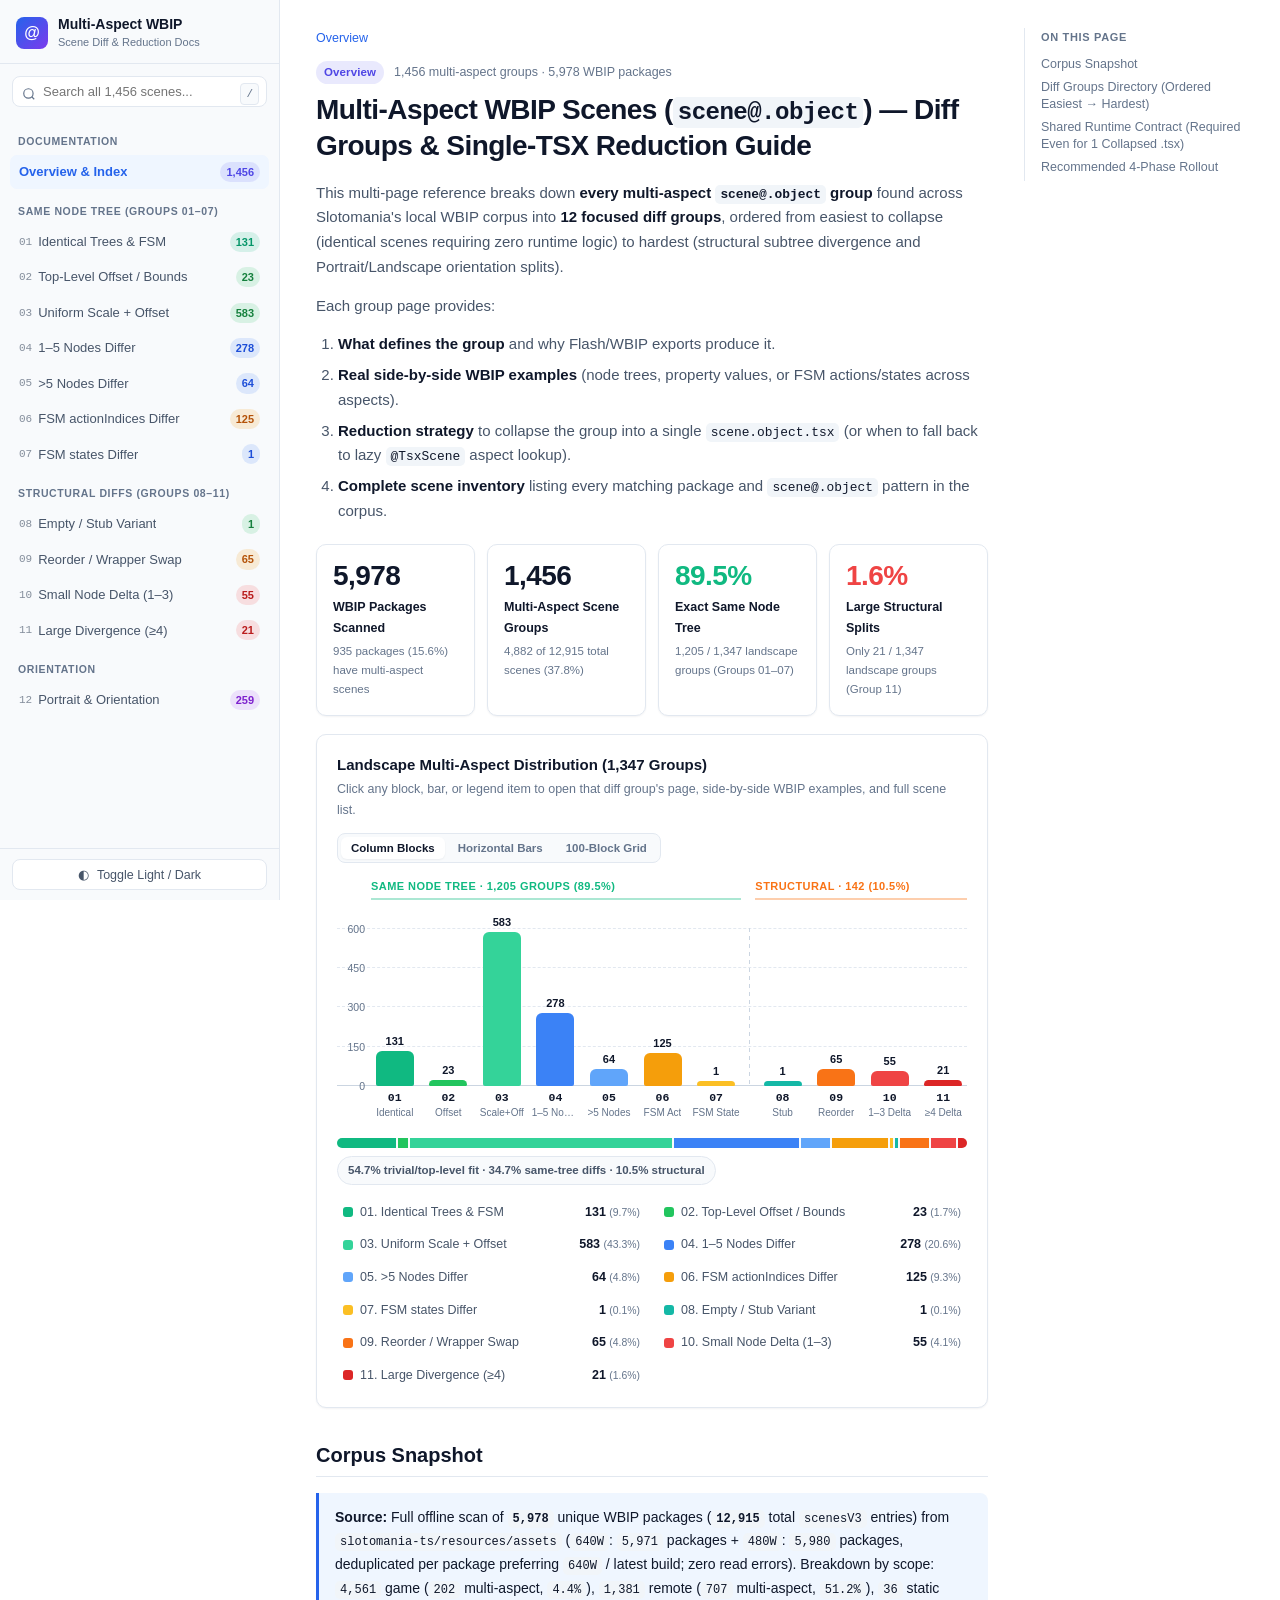
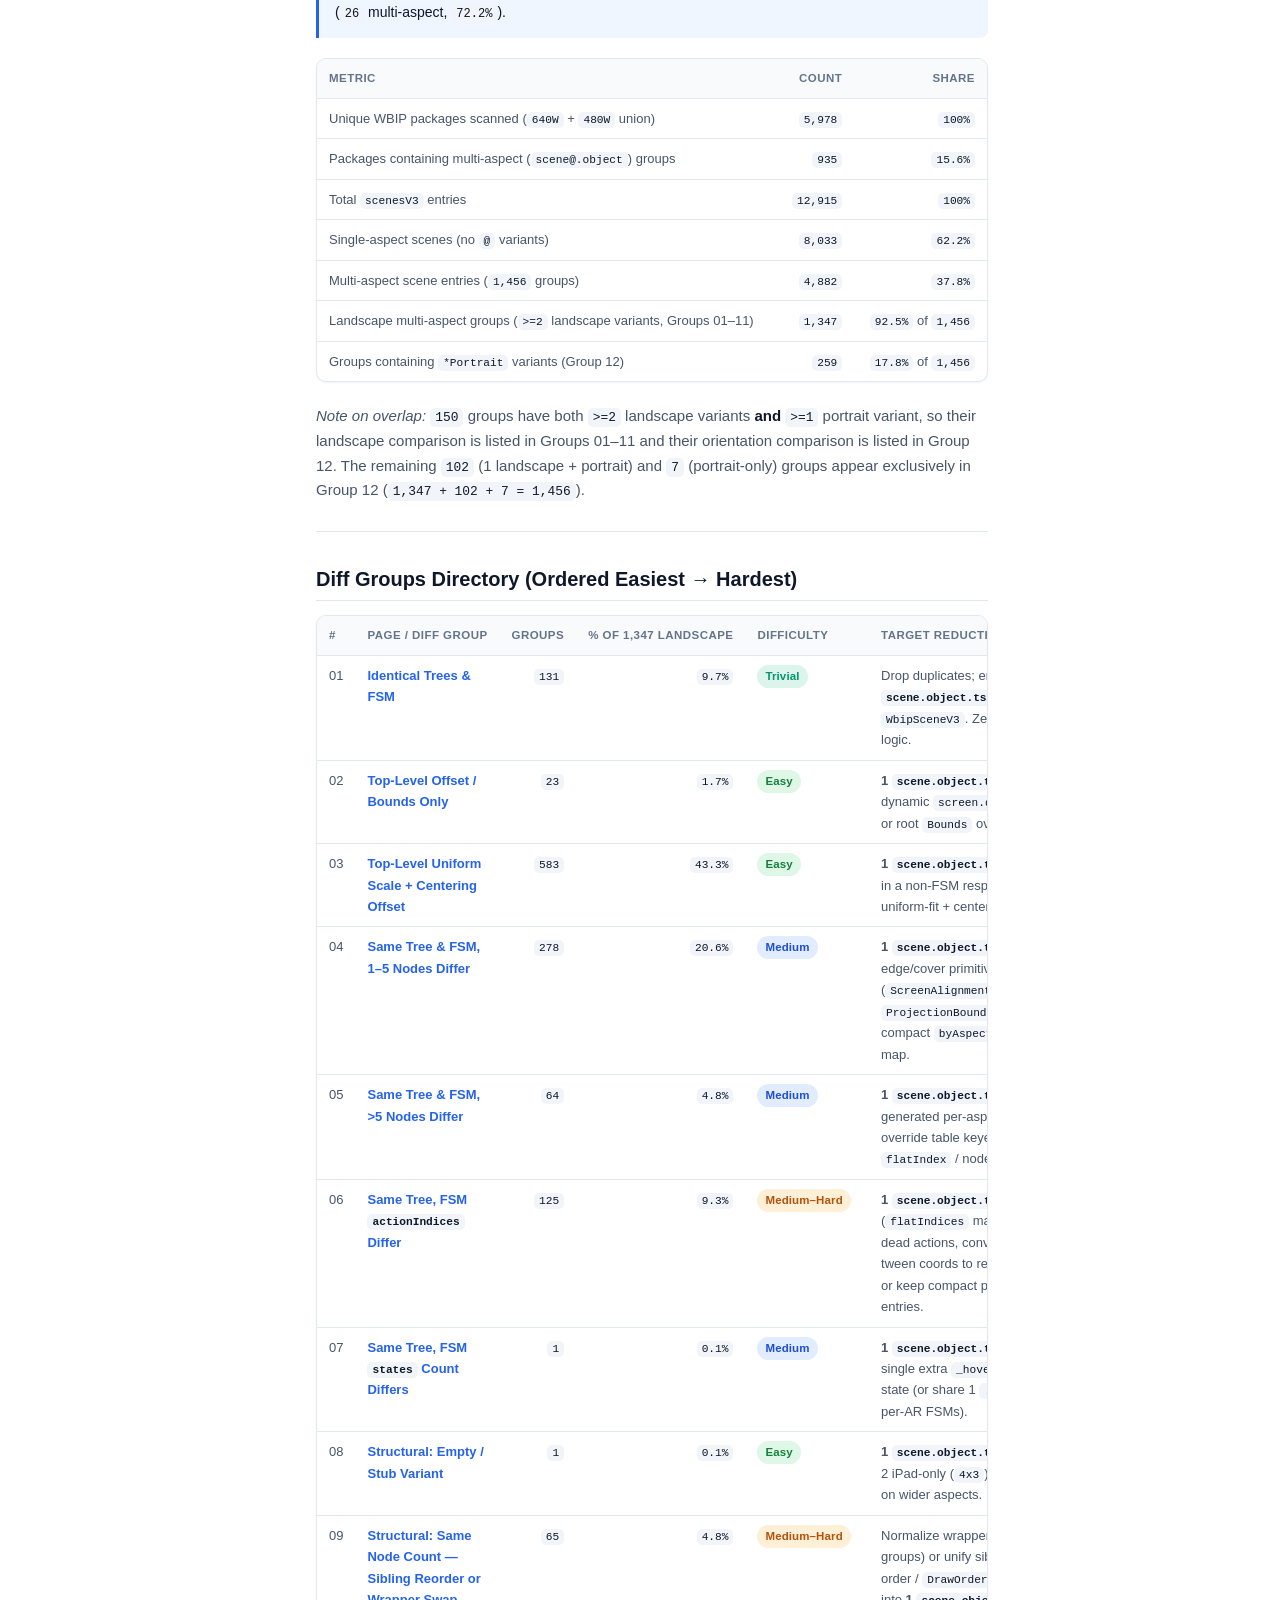
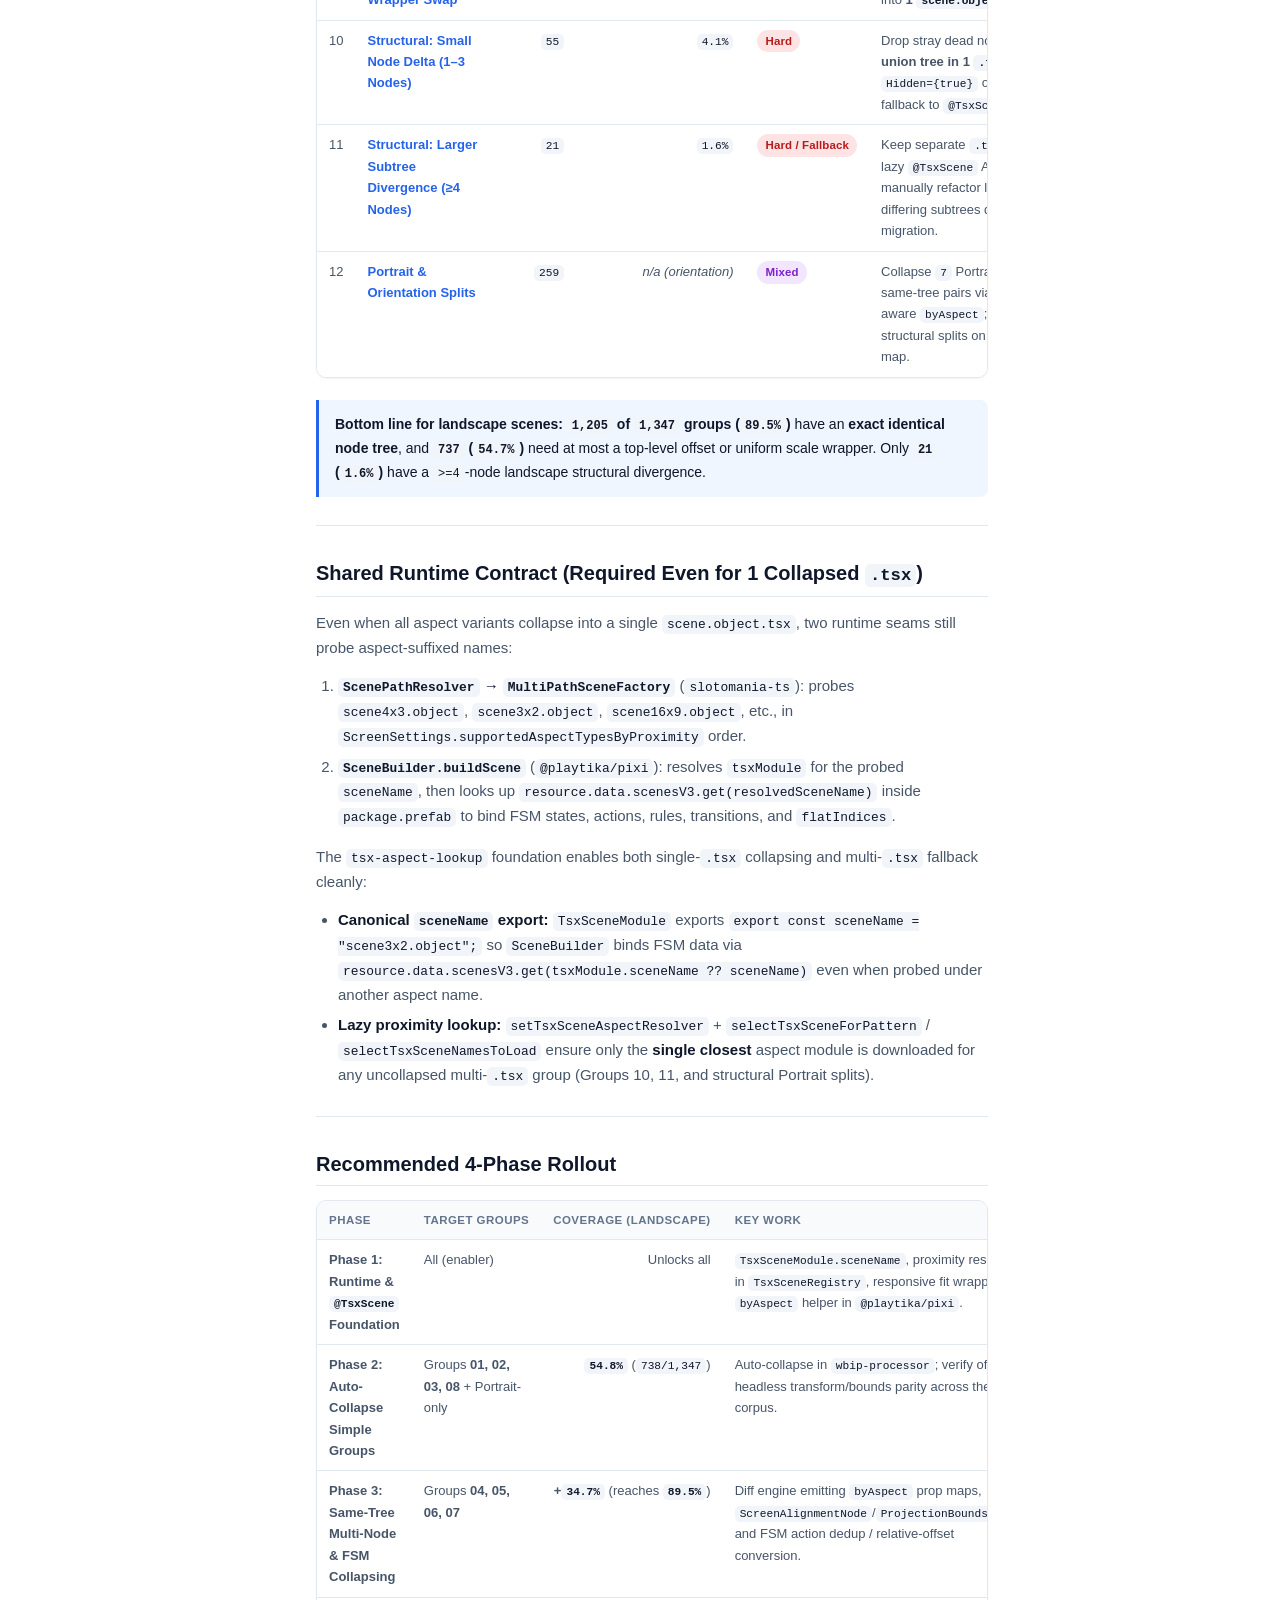
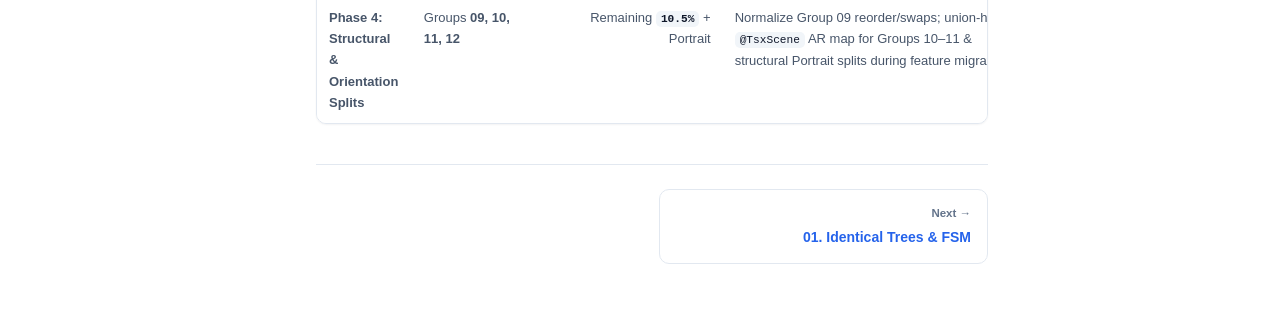
==== commit 42903926: "update docs" ====
--- a/index.html
+++ b/index.html
@@ -35,28 +35,28 @@
     </div>
     <div class="global-search-box">
       <svg class="search-icon" viewBox="0 0 24 24" width="14" height="14" fill="none" stroke="currentColor" stroke-width="2"><circle cx="11" cy="11" r="8"/><path d="m21 21-4.3-4.3"/></svg>
-      <input type="search" id="global-search-input" placeholder="Search all 508 scenes..." autocomplete="off" aria-label="Search all scenes across all groups" />
+      <input type="search" id="global-search-input" placeholder="Search all 1,456 scenes..." autocomplete="off" aria-label="Search all scenes across all groups" />
       <kbd>/</kbd>
       <div class="global-search-results" id="global-search-results" hidden></div>
     </div>
     <nav class="sidebar-nav" aria-label="Diff groups">
       <div class="nav-section-title">Documentation</div>
-      <a class="nav-item active" href="./index.html"><span class="nav-label">Overview &amp; Index</span><span class="nav-count badge-index">508</span></a>
+      <a class="nav-item active" href="./index.html"><span class="nav-label">Overview &amp; Index</span><span class="nav-count badge-index">1,456</span></a>
       <div class="nav-section-title">Same Node Tree (Groups 01–07)</div>
-      <a class="nav-item" href="./01-identical.html"><span class="nav-label"><span class="nav-num">01</span>Identical Trees &amp; FSM</span><span class="nav-count badge-trivial">47</span></a>
-      <a class="nav-item" href="./02-root-offset-only.html"><span class="nav-label"><span class="nav-num">02</span>Top-Level Offset / Bounds</span><span class="nav-count badge-easy">8</span></a>
-      <a class="nav-item" href="./03-root-uniform-scale-offset.html"><span class="nav-label"><span class="nav-num">03</span>Uniform Scale + Offset</span><span class="nav-count badge-easy">157</span></a>
-      <a class="nav-item" href="./04-prop-diff-1-to-5-nodes.html"><span class="nav-label"><span class="nav-num">04</span>1–5 Nodes Differ</span><span class="nav-count badge-medium">79</span></a>
-      <a class="nav-item" href="./05-prop-diff-many-nodes.html"><span class="nav-label"><span class="nav-num">05</span>&gt;5 Nodes Differ</span><span class="nav-count badge-medium">39</span></a>
-      <a class="nav-item" href="./06-fsm-actions-differ.html"><span class="nav-label"><span class="nav-num">06</span>FSM actionIndices Differ</span><span class="nav-count badge-medhard">66</span></a>
+      <a class="nav-item" href="./01-identical.html"><span class="nav-label"><span class="nav-num">01</span>Identical Trees &amp; FSM</span><span class="nav-count badge-trivial">131</span></a>
+      <a class="nav-item" href="./02-root-offset-only.html"><span class="nav-label"><span class="nav-num">02</span>Top-Level Offset / Bounds</span><span class="nav-count badge-easy">23</span></a>
+      <a class="nav-item" href="./03-root-uniform-scale-offset.html"><span class="nav-label"><span class="nav-num">03</span>Uniform Scale + Offset</span><span class="nav-count badge-easy">583</span></a>
+      <a class="nav-item" href="./04-prop-diff-1-to-5-nodes.html"><span class="nav-label"><span class="nav-num">04</span>1–5 Nodes Differ</span><span class="nav-count badge-medium">278</span></a>
+      <a class="nav-item" href="./05-prop-diff-many-nodes.html"><span class="nav-label"><span class="nav-num">05</span>&gt;5 Nodes Differ</span><span class="nav-count badge-medium">64</span></a>
+      <a class="nav-item" href="./06-fsm-actions-differ.html"><span class="nav-label"><span class="nav-num">06</span>FSM actionIndices Differ</span><span class="nav-count badge-medhard">125</span></a>
       <a class="nav-item" href="./07-fsm-states-differ.html"><span class="nav-label"><span class="nav-num">07</span>FSM states Differ</span><span class="nav-count badge-medium">1</span></a>
       <div class="nav-section-title">Structural Diffs (Groups 08–11)</div>
-      <a class="nav-item" href="./08-structural-empty-stub.html"><span class="nav-label"><span class="nav-num">08</span>Empty / Stub Variant</span><span class="nav-count badge-easy">2</span></a>
-      <a class="nav-item" href="./09-structural-wrapper-or-reorder.html"><span class="nav-label"><span class="nav-num">09</span>Reorder / Wrapper Swap</span><span class="nav-count badge-medhard">19</span></a>
-      <a class="nav-item" href="./10-structural-small-node-delta.html"><span class="nav-label"><span class="nav-num">10</span>Small Node Delta (1–3)</span><span class="nav-count badge-hard">29</span></a>
-      <a class="nav-item" href="./11-structural-large-divergence.html"><span class="nav-label"><span class="nav-num">11</span>Large Divergence (≥4)</span><span class="nav-count badge-hard">11</span></a>
+      <a class="nav-item" href="./08-structural-empty-stub.html"><span class="nav-label"><span class="nav-num">08</span>Empty / Stub Variant</span><span class="nav-count badge-easy">1</span></a>
+      <a class="nav-item" href="./09-structural-wrapper-or-reorder.html"><span class="nav-label"><span class="nav-num">09</span>Reorder / Wrapper Swap</span><span class="nav-count badge-medhard">65</span></a>
+      <a class="nav-item" href="./10-structural-small-node-delta.html"><span class="nav-label"><span class="nav-num">10</span>Small Node Delta (1–3)</span><span class="nav-count badge-hard">55</span></a>
+      <a class="nav-item" href="./11-structural-large-divergence.html"><span class="nav-label"><span class="nav-num">11</span>Large Divergence (≥4)</span><span class="nav-count badge-hard">21</span></a>
       <div class="nav-section-title">Orientation</div>
-      <a class="nav-item" href="./12-portrait-and-orientation.html"><span class="nav-label"><span class="nav-num">12</span>Portrait &amp; Orientation</span><span class="nav-count badge-mixed">113</span></a>
+      <a class="nav-item" href="./12-portrait-and-orientation.html"><span class="nav-label"><span class="nav-num">12</span>Portrait &amp; Orientation</span><span class="nav-count badge-mixed">259</span></a>
     </nav>
     <div class="sidebar-footer">
       <button type="button" class="theme-toggle" id="theme-toggle" aria-label="Toggle color theme">
@@ -75,7 +75,7 @@
           <div class="page-header">
           <div class="page-eyebrow">
             <span class="badge badge-index">Overview</span>
-            <span class="eyebrow-count">508 multi-aspect groups · 2,858 WBIP packages</span>
+            <span class="eyebrow-count">1,456 multi-aspect groups · 5,978 WBIP packages</span>
           </div>
           <h1 id="multi-aspect-wbip-scenes-scene-object-diff-groups-single-tsx-reduction-guide">Multi-Aspect WBIP Scenes (<code>scene@.object</code>) — Diff Groups &amp; Single-TSX Reduction Guide</h1>
         </div>
@@ -84,30 +84,30 @@
 <ol><li><strong>What defines the group</strong> and why Flash/WBIP exports produce it.</li><li><strong>Real side-by-side WBIP examples</strong> (node trees, property values, or FSM actions/states across aspects).</li><li><strong>Reduction strategy</strong> to collapse the group into a single <code>scene.object.tsx</code> (or when to fall back to lazy <code>@TsxScene</code> aspect lookup).</li><li><strong>Complete scene inventory</strong> listing every matching package and <code>scene@.object</code> pattern in the corpus.</li></ol>
 <div class="kpi-grid">
     <div class="kpi-card">
-      <div class="kpi-val">2,858</div>
+      <div class="kpi-val">5,978</div>
       <div class="kpi-label">WBIP Packages Scanned</div>
-      <div class="kpi-sub">337 packages (11.8%) have multi-aspect scenes</div>
+      <div class="kpi-sub">935 packages (15.6%) have multi-aspect scenes</div>
     </div>
     <div class="kpi-card">
-      <div class="kpi-val">508</div>
+      <div class="kpi-val">1,456</div>
       <div class="kpi-label">Multi-Aspect Scene Groups</div>
-      <div class="kpi-sub">1,859 of 6,026 total scenes (30.8%)</div>
+      <div class="kpi-sub">4,882 of 12,915 total scenes (37.8%)</div>
     </div>
     <div class="kpi-card kpi-accent-green">
-      <div class="kpi-val">86.7%</div>
+      <div class="kpi-val">89.5%</div>
       <div class="kpi-label">Exact Same Node Tree</div>
-      <div class="kpi-sub">397 / 458 landscape groups (Groups 01–07)</div>
+      <div class="kpi-sub">1,205 / 1,347 landscape groups (Groups 01–07)</div>
     </div>
     <div class="kpi-card kpi-accent-red">
-      <div class="kpi-val">2.4%</div>
+      <div class="kpi-val">1.6%</div>
       <div class="kpi-label">Large Structural Splits</div>
-      <div class="kpi-sub">Only 11 / 458 landscape groups (Group 11)</div>
+      <div class="kpi-sub">Only 21 / 1,347 landscape groups (Group 11)</div>
     </div>
   </div>
   <div class="dist-card" id="dist-card">
     <div class="dist-header">
       <div>
-        <div class="dist-title">Landscape Multi-Aspect Distribution (458 Groups)</div>
+        <div class="dist-title">Landscape Multi-Aspect Distribution (1,347 Groups)</div>
         <div class="dist-subtitle">Click any block, bar, or legend item to open that diff group's page, side-by-side WBIP examples, and full scene list.</div>
       </div>
       <div class="chart-tabs" role="tablist" aria-label="Chart view">
@@ -118,101 +118,101 @@
     </div>
     <div class="chart-panel active" data-chart-panel="columns">
   <div class="col-zone-labels">
-    <span class="zone-same">Same Node Tree · 397 groups (86.7%)</span>
-    <span class="zone-struct">Structural · 61 (13.3%)</span>
+    <span class="zone-same">Same Node Tree · 1,205 groups (89.5%)</span>
+    <span class="zone-struct">Structural · 142 (10.5%)</span>
   </div>
   <div class="col-chart-wrap">
     <div class="col-gridlines" aria-hidden="true">
-      <div class="col-gridline"><span>160</span></div>
-      <div class="col-gridline"><span>120</span></div>
-      <div class="col-gridline"><span>80</span></div>
-      <div class="col-gridline"><span>40</span></div>
+      <div class="col-gridline"><span>600</span></div>
+      <div class="col-gridline"><span>450</span></div>
+      <div class="col-gridline"><span>300</span></div>
+      <div class="col-gridline"><span>150</span></div>
       <div class="col-gridline"><span>0</span></div>
     </div>
-    <div class="col-bars"><a href="./01-identical.html" class="col-item" data-group="01" title="Group 01: Identical Trees & FSM — 47 groups (10.3%)">
-    <div class="col-bar-area">
-      <div class="col-val">47</div>
-      <div class="col-bar" style="height:29.38%;background:#10b981"></div>
+    <div class="col-bars"><a href="./01-identical.html" class="col-item" data-group="01" title="Group 01: Identical Trees &amp; FSM — 131 groups (9.7%)">
+    <div class="col-bar-area">
+      <div class="col-val">131</div>
+      <div class="col-bar" style="height:21.83%;background:#10b981"></div>
     </div>
     <div class="col-num">01</div>
     <div class="col-sub">Identical</div>
   </a>
-<a href="./02-root-offset-only.html" class="col-item" data-group="02" title="Group 02: Top-Level Offset / Bounds — 8 groups (1.7%)">
-    <div class="col-bar-area">
-      <div class="col-val">8</div>
-      <div class="col-bar" style="height:5.00%;background:#22c55e"></div>
+<a href="./02-root-offset-only.html" class="col-item" data-group="02" title="Group 02: Top-Level Offset / Bounds — 23 groups (1.7%)">
+    <div class="col-bar-area">
+      <div class="col-val">23</div>
+      <div class="col-bar" style="height:3.83%;background:#22c55e"></div>
     </div>
     <div class="col-num">02</div>
     <div class="col-sub">Offset</div>
   </a>
-<a href="./03-root-uniform-scale-offset.html" class="col-item" data-group="03" title="Group 03: Uniform Scale + Offset — 157 groups (34.3%)">
-    <div class="col-bar-area">
-      <div class="col-val">157</div>
-      <div class="col-bar" style="height:98.13%;background:#34d399"></div>
+<a href="./03-root-uniform-scale-offset.html" class="col-item" data-group="03" title="Group 03: Uniform Scale + Offset — 583 groups (43.3%)">
+    <div class="col-bar-area">
+      <div class="col-val">583</div>
+      <div class="col-bar" style="height:97.17%;background:#34d399"></div>
     </div>
     <div class="col-num">03</div>
     <div class="col-sub">Scale+Off</div>
   </a>
-<a href="./04-prop-diff-1-to-5-nodes.html" class="col-item" data-group="04" title="Group 04: 1–5 Nodes Differ — 79 groups (17.2%)">
-    <div class="col-bar-area">
-      <div class="col-val">79</div>
-      <div class="col-bar" style="height:49.38%;background:#3b82f6"></div>
+<a href="./04-prop-diff-1-to-5-nodes.html" class="col-item" data-group="04" title="Group 04: 1–5 Nodes Differ — 278 groups (20.6%)">
+    <div class="col-bar-area">
+      <div class="col-val">278</div>
+      <div class="col-bar" style="height:46.33%;background:#3b82f6"></div>
     </div>
     <div class="col-num">04</div>
     <div class="col-sub">1–5 Nodes</div>
   </a>
-<a href="./05-prop-diff-many-nodes.html" class="col-item" data-group="05" title="Group 05: >5 Nodes Differ — 39 groups (8.5%)">
-    <div class="col-bar-area">
-      <div class="col-val">39</div>
-      <div class="col-bar" style="height:24.38%;background:#60a5fa"></div>
+<a href="./05-prop-diff-many-nodes.html" class="col-item" data-group="05" title="Group 05: &gt;5 Nodes Differ — 64 groups (4.8%)">
+    <div class="col-bar-area">
+      <div class="col-val">64</div>
+      <div class="col-bar" style="height:10.67%;background:#60a5fa"></div>
     </div>
     <div class="col-num">05</div>
-    <div class="col-sub">>5 Nodes</div>
-  </a>
-<a href="./06-fsm-actions-differ.html" class="col-item" data-group="06" title="Group 06: FSM actionIndices Differ — 66 groups (14.4%)">
-    <div class="col-bar-area">
-      <div class="col-val">66</div>
-      <div class="col-bar" style="height:41.25%;background:#f59e0b"></div>
+    <div class="col-sub">&gt;5 Nodes</div>
+  </a>
+<a href="./06-fsm-actions-differ.html" class="col-item" data-group="06" title="Group 06: FSM actionIndices Differ — 125 groups (9.3%)">
+    <div class="col-bar-area">
+      <div class="col-val">125</div>
+      <div class="col-bar" style="height:20.83%;background:#f59e0b"></div>
     </div>
     <div class="col-num">06</div>
     <div class="col-sub">FSM Act</div>
   </a>
-<a href="./07-fsm-states-differ.html" class="col-item" data-group="07" title="Group 07: FSM states Differ — 1 groups (0.2%)">
+<a href="./07-fsm-states-differ.html" class="col-item" data-group="07" title="Group 07: FSM states Differ — 1 groups (0.1%)">
     <div class="col-bar-area">
       <div class="col-val">1</div>
-      <div class="col-bar" style="height:0.63%;background:#fbbf24"></div>
+      <div class="col-bar" style="height:0.17%;background:#fbbf24"></div>
     </div>
     <div class="col-num">07</div>
     <div class="col-sub">FSM State</div>
   </a>
-<div class="col-divider" title="Same Node Tree (01–07) vs Structural Diffs (08–11)"></div><a href="./08-structural-empty-stub.html" class="col-item" data-group="08" title="Group 08: Empty / Stub Variant — 2 groups (0.4%)">
-    <div class="col-bar-area">
-      <div class="col-val">2</div>
-      <div class="col-bar" style="height:1.25%;background:#14b8a6"></div>
+<div class="col-divider" title="Same Node Tree (01–07) vs Structural Diffs (08–11)"></div><a href="./08-structural-empty-stub.html" class="col-item" data-group="08" title="Group 08: Empty / Stub Variant — 1 groups (0.1%)">
+    <div class="col-bar-area">
+      <div class="col-val">1</div>
+      <div class="col-bar" style="height:0.17%;background:#14b8a6"></div>
     </div>
     <div class="col-num">08</div>
     <div class="col-sub">Stub</div>
   </a>
-<a href="./09-structural-wrapper-or-reorder.html" class="col-item" data-group="09" title="Group 09: Reorder / Wrapper Swap — 19 groups (4.1%)">
-    <div class="col-bar-area">
-      <div class="col-val">19</div>
-      <div class="col-bar" style="height:11.88%;background:#f97316"></div>
+<a href="./09-structural-wrapper-or-reorder.html" class="col-item" data-group="09" title="Group 09: Reorder / Wrapper Swap — 65 groups (4.8%)">
+    <div class="col-bar-area">
+      <div class="col-val">65</div>
+      <div class="col-bar" style="height:10.83%;background:#f97316"></div>
     </div>
     <div class="col-num">09</div>
     <div class="col-sub">Reorder</div>
   </a>
-<a href="./10-structural-small-node-delta.html" class="col-item" data-group="10" title="Group 10: Small Node Delta (1–3) — 29 groups (6.3%)">
-    <div class="col-bar-area">
-      <div class="col-val">29</div>
-      <div class="col-bar" style="height:18.13%;background:#ef4444"></div>
+<a href="./10-structural-small-node-delta.html" class="col-item" data-group="10" title="Group 10: Small Node Delta (1–3) — 55 groups (4.1%)">
+    <div class="col-bar-area">
+      <div class="col-val">55</div>
+      <div class="col-bar" style="height:9.17%;background:#ef4444"></div>
     </div>
     <div class="col-num">10</div>
     <div class="col-sub">1–3 Delta</div>
   </a>
-<a href="./11-structural-large-divergence.html" class="col-item" data-group="11" title="Group 11: Large Divergence (≥4) — 11 groups (2.4%)">
-    <div class="col-bar-area">
-      <div class="col-val">11</div>
-      <div class="col-bar" style="height:6.88%;background:#dc2626"></div>
+<a href="./11-structural-large-divergence.html" class="col-item" data-group="11" title="Group 11: Large Divergence (≥4) — 21 groups (1.6%)">
+    <div class="col-bar-area">
+      <div class="col-val">21</div>
+      <div class="col-bar" style="height:3.50%;background:#dc2626"></div>
     </div>
     <div class="col-num">11</div>
     <div class="col-sub">≥4 Delta</div>
@@ -221,126 +221,125 @@
 </div>
     <div class="chart-panel" data-chart-panel="bars">
   <div class="hbar-chart"><a href="./01-identical.html" class="hbar-row" data-group="01">
-    <span class="hbar-label"><span class="hbar-num">01</span> Identical Trees & FSM</span>
-    <span class="hbar-track"><span class="hbar-fill" style="width:29.94%;background:#10b981"></span></span>
-    <span class="hbar-val">47 <small>(10.3%)</small></span>
+    <span class="hbar-label"><span class="hbar-num">01</span> Identical Trees &amp; FSM</span>
+    <span class="hbar-track"><span class="hbar-fill" style="width:22.47%;background:#10b981"></span></span>
+    <span class="hbar-val">131 <small>(9.7%)</small></span>
   </a>
 <a href="./02-root-offset-only.html" class="hbar-row" data-group="02">
     <span class="hbar-label"><span class="hbar-num">02</span> Top-Level Offset / Bounds</span>
-    <span class="hbar-track"><span class="hbar-fill" style="width:5.10%;background:#22c55e"></span></span>
-    <span class="hbar-val">8 <small>(1.7%)</small></span>
+    <span class="hbar-track"><span class="hbar-fill" style="width:3.95%;background:#22c55e"></span></span>
+    <span class="hbar-val">23 <small>(1.7%)</small></span>
   </a>
 <a href="./03-root-uniform-scale-offset.html" class="hbar-row" data-group="03">
     <span class="hbar-label"><span class="hbar-num">03</span> Uniform Scale + Offset</span>
     <span class="hbar-track"><span class="hbar-fill" style="width:100.00%;background:#34d399"></span></span>
-    <span class="hbar-val">157 <small>(34.3%)</small></span>
+    <span class="hbar-val">583 <small>(43.3%)</small></span>
   </a>
 <a href="./04-prop-diff-1-to-5-nodes.html" class="hbar-row" data-group="04">
     <span class="hbar-label"><span class="hbar-num">04</span> 1–5 Nodes Differ</span>
-    <span class="hbar-track"><span class="hbar-fill" style="width:50.32%;background:#3b82f6"></span></span>
-    <span class="hbar-val">79 <small>(17.2%)</small></span>
+    <span class="hbar-track"><span class="hbar-fill" style="width:47.68%;background:#3b82f6"></span></span>
+    <span class="hbar-val">278 <small>(20.6%)</small></span>
   </a>
 <a href="./05-prop-diff-many-nodes.html" class="hbar-row" data-group="05">
-    <span class="hbar-label"><span class="hbar-num">05</span> >5 Nodes Differ</span>
-    <span class="hbar-track"><span class="hbar-fill" style="width:24.84%;background:#60a5fa"></span></span>
-    <span class="hbar-val">39 <small>(8.5%)</small></span>
+    <span class="hbar-label"><span class="hbar-num">05</span> &gt;5 Nodes Differ</span>
+    <span class="hbar-track"><span class="hbar-fill" style="width:10.98%;background:#60a5fa"></span></span>
+    <span class="hbar-val">64 <small>(4.8%)</small></span>
   </a>
 <a href="./06-fsm-actions-differ.html" class="hbar-row" data-group="06">
     <span class="hbar-label"><span class="hbar-num">06</span> FSM actionIndices Differ</span>
-    <span class="hbar-track"><span class="hbar-fill" style="width:42.04%;background:#f59e0b"></span></span>
-    <span class="hbar-val">66 <small>(14.4%)</small></span>
+    <span class="hbar-track"><span class="hbar-fill" style="width:21.44%;background:#f59e0b"></span></span>
+    <span class="hbar-val">125 <small>(9.3%)</small></span>
   </a>
 <a href="./07-fsm-states-differ.html" class="hbar-row" data-group="07">
     <span class="hbar-label"><span class="hbar-num">07</span> FSM states Differ</span>
-    <span class="hbar-track"><span class="hbar-fill" style="width:0.64%;background:#fbbf24"></span></span>
-    <span class="hbar-val">1 <small>(0.2%)</small></span>
+    <span class="hbar-track"><span class="hbar-fill" style="width:0.17%;background:#fbbf24"></span></span>
+    <span class="hbar-val">1 <small>(0.1%)</small></span>
   </a>
 <a href="./08-structural-empty-stub.html" class="hbar-row" data-group="08">
     <span class="hbar-label"><span class="hbar-num">08</span> Empty / Stub Variant</span>
-    <span class="hbar-track"><span class="hbar-fill" style="width:1.27%;background:#14b8a6"></span></span>
-    <span class="hbar-val">2 <small>(0.4%)</small></span>
+    <span class="hbar-track"><span class="hbar-fill" style="width:0.17%;background:#14b8a6"></span></span>
+    <span class="hbar-val">1 <small>(0.1%)</small></span>
   </a>
 <a href="./09-structural-wrapper-or-reorder.html" class="hbar-row" data-group="09">
     <span class="hbar-label"><span class="hbar-num">09</span> Reorder / Wrapper Swap</span>
-    <span class="hbar-track"><span class="hbar-fill" style="width:12.10%;background:#f97316"></span></span>
-    <span class="hbar-val">19 <small>(4.1%)</small></span>
+    <span class="hbar-track"><span class="hbar-fill" style="width:11.15%;background:#f97316"></span></span>
+    <span class="hbar-val">65 <small>(4.8%)</small></span>
   </a>
 <a href="./10-structural-small-node-delta.html" class="hbar-row" data-group="10">
     <span class="hbar-label"><span class="hbar-num">10</span> Small Node Delta (1–3)</span>
-    <span class="hbar-track"><span class="hbar-fill" style="width:18.47%;background:#ef4444"></span></span>
-    <span class="hbar-val">29 <small>(6.3%)</small></span>
+    <span class="hbar-track"><span class="hbar-fill" style="width:9.43%;background:#ef4444"></span></span>
+    <span class="hbar-val">55 <small>(4.1%)</small></span>
   </a>
 <a href="./11-structural-large-divergence.html" class="hbar-row" data-group="11">
     <span class="hbar-label"><span class="hbar-num">11</span> Large Divergence (≥4)</span>
-    <span class="hbar-track"><span class="hbar-fill" style="width:7.01%;background:#dc2626"></span></span>
-    <span class="hbar-val">11 <small>(2.4%)</small></span>
+    <span class="hbar-track"><span class="hbar-fill" style="width:3.60%;background:#dc2626"></span></span>
+    <span class="hbar-val">21 <small>(1.6%)</small></span>
   </a></div>
 </div>
     <div class="chart-panel" data-chart-panel="waffle">
   <div class="waffle-wrap">
-    <div class="waffle-grid" role="img" aria-label="100-block waffle chart of 458 landscape multi-aspect groups"><a href="./01-identical.html" class="waffle-cell" data-group="01" style="background:#10b981" title="Group 01: Identical Trees & FSM — 47 groups (10.3%)"></a><a href="./01-identical.html" class="waffle-cell" data-group="01" style="background:#10b981" title="Group 01: Identical Trees & FSM — 47 groups (10.3%)"></a><a href="./01-identical.html" class="waffle-cell" data-group="01" style="background:#10b981" title="Group 01: Identical Trees & FSM — 47 groups (10.3%)"></a><a href="./01-identical.html" class="waffle-cell" data-group="01" style="background:#10b981" title="Group 01: Identical Trees & FSM — 47 groups (10.3%)"></a><a href="./01-identical.html" class="waffle-cell" data-group="01" style="background:#10b981" title="Group 01: Identical Trees & FSM — 47 groups (10.3%)"></a><a href="./01-identical.html" class="waffle-cell" data-group="01" style="background:#10b981" title="Group 01: Identical Trees & FSM — 47 groups (10.3%)"></a><a href="./01-identical.html" class="waffle-cell" data-group="01" style="background:#10b981" title="Group 01: Identical Trees & FSM — 47 groups (10.3%)"></a><a href="./01-identical.html" class="waffle-cell" data-group="01" style="background:#10b981" title="Group 01: Identical Trees & FSM — 47 groups (10.3%)"></a><a href="./01-identical.html" class="waffle-cell" data-group="01" style="background:#10b981" title="Group 01: Identical Trees & FSM — 47 groups (10.3%)"></a><a href="./01-identical.html" class="waffle-cell" data-group="01" style="background:#10b981" title="Group 01: Identical Trees & FSM — 47 groups (10.3%)"></a><a href="./02-root-offset-only.html" class="waffle-cell" data-group="02" style="background:#22c55e" title="Group 02: Top-Level Offset / Bounds — 8 groups (1.7%)"></a><a href="./02-root-offset-only.html" class="waffle-cell" data-group="02" style="background:#22c55e" title="Group 02: Top-Level Offset / Bounds — 8 groups (1.7%)"></a><a href="./03-root-uniform-scale-offset.html" class="waffle-cell" data-group="03" style="background:#34d399" title="Group 03: Uniform Scale + Offset — 157 groups (34.3%)"></a><a href="./03-root-uniform-scale-offset.html" class="waffle-cell" data-group="03" style="background:#34d399" title="Group 03: Uniform Scale + Offset — 157 groups (34.3%)"></a><a href="./03-root-uniform-scale-offset.html" class="waffle-cell" data-group="03" style="background:#34d399" title="Group 03: Uniform Scale + Offset — 157 groups (34.3%)"></a><a href="./03-root-uniform-scale-offset.html" class="waffle-cell" data-group="03" style="background:#34d399" title="Group 03: Uniform Scale + Offset — 157 groups (34.3%)"></a><a href="./03-root-uniform-scale-offset.html" class="waffle-cell" data-group="03" style="background:#34d399" title="Group 03: Uniform Scale + Offset — 157 groups (34.3%)"></a><a href="./03-root-uniform-scale-offset.html" class="waffle-cell" data-group="03" style="background:#34d399" title="Group 03: Uniform Scale + Offset — 157 groups (34.3%)"></a><a href="./03-root-uniform-scale-offset.html" class="waffle-cell" data-group="03" style="background:#34d399" title="Group 03: Uniform Scale + Offset — 157 groups (34.3%)"></a><a href="./03-root-uniform-scale-offset.html" class="waffle-cell" data-group="03" style="background:#34d399" title="Group 03: Uniform Scale + Offset — 157 groups (34.3%)"></a><a href="./03-root-uniform-scale-offset.html" class="waffle-cell" data-group="03" style="background:#34d399" title="Group 03: Uniform Scale + Offset — 157 groups (34.3%)"></a><a href="./03-root-uniform-scale-offset.html" class="waffle-cell" data-group="03" style="background:#34d399" title="Group 03: Uniform Scale + Offset — 157 groups (34.3%)"></a><a href="./03-root-uniform-scale-offset.html" class="waffle-cell" data-group="03" style="background:#34d399" title="Group 03: Uniform Scale + Offset — 157 groups (34.3%)"></a><a href="./03-root-uniform-scale-offset.html" class="waffle-cell" data-group="03" style="background:#34d399" title="Group 03: Uniform Scale + Offset — 157 groups (34.3%)"></a><a href="./03-root-uniform-scale-offset.html" class="waffle-cell" data-group="03" style="background:#34d399" title="Group 03: Uniform Scale + Offset — 157 groups (34.3%)"></a><a href="./03-root-uniform-scale-offset.html" class="waffle-cell" data-group="03" style="background:#34d399" title="Group 03: Uniform Scale + Offset — 157 groups (34.3%)"></a><a href="./03-root-uniform-scale-offset.html" class="waffle-cell" data-group="03" style="background:#34d399" title="Group 03: Uniform Scale + Offset — 157 groups (34.3%)"></a><a href="./03-root-uniform-scale-offset.html" class="waffle-cell" data-group="03" style="background:#34d399" title="Group 03: Uniform Scale + Offset — 157 groups (34.3%)"></a><a href="./03-root-uniform-scale-offset.html" class="waffle-cell" data-group="03" style="background:#34d399" title="Group 03: Uniform Scale + Offset — 157 groups (34.3%)"></a><a href="./03-root-uniform-scale-offset.html" class="waffle-cell" data-group="03" style="background:#34d399" title="Group 03: Uniform Scale + Offset — 157 groups (34.3%)"></a><a href="./03-root-uniform-scale-offset.html" class="waffle-cell" data-group="03" style="background:#34d399" title="Group 03: Uniform Scale + Offset — 157 groups (34.3%)"></a><a href="./03-root-uniform-scale-offset.html" class="waffle-cell" data-group="03" style="background:#34d399" title="Group 03: Uniform Scale + Offset — 157 groups (34.3%)"></a><a href="./03-root-uniform-scale-offset.html" class="waffle-cell" data-group="03" style="background:#34d399" title="Group 03: Uniform Scale + Offset — 157 groups (34.3%)"></a><a href="./03-root-uniform-scale-offset.html" class="waffle-cell" data-group="03" style="background:#34d399" title="Group 03: Uniform Scale + Offset — 157 groups (34.3%)"></a><a href="./03-root-uniform-scale-offset.html" class="waffle-cell" data-group="03" style="background:#34d399" title="Group 03: Uniform Scale + Offset — 157 groups (34.3%)"></a><a href="./03-root-uniform-scale-offset.html" class="waffle-cell" data-group="03" style="background:#34d399" title="Group 03: Uniform Scale + Offset — 157 groups (34.3%)"></a><a href="./03-root-uniform-scale-offset.html" class="waffle-cell" data-group="03" style="background:#34d399" title="Group 03: Uniform Scale + Offset — 157 groups (34.3%)"></a><a href="./03-root-uniform-scale-offset.html" class="waffle-cell" data-group="03" style="background:#34d399" title="Group 03: Uniform Scale + Offset — 157 groups (34.3%)"></a><a href="./03-root-uniform-scale-offset.html" class="waffle-cell" data-group="03" style="background:#34d399" title="Group 03: Uniform Scale + Offset — 157 groups (34.3%)"></a><a href="./03-root-uniform-scale-offset.html" class="waffle-cell" data-group="03" style="background:#34d399" title="Group 03: Uniform Scale + Offset — 157 groups (34.3%)"></a><a href="./03-root-uniform-scale-offset.html" class="waffle-cell" data-group="03" style="background:#34d399" title="Group 03: Uniform Scale + Offset — 157 groups (34.3%)"></a><a href="./03-root-uniform-scale-offset.html" class="waffle-cell" data-group="03" style="background:#34d399" title="Group 03: Uniform Scale + Offset — 157 groups (34.3%)"></a><a href="./03-root-uniform-scale-offset.html" class="waffle-cell" data-group="03" style="background:#34d399" title="Group 03: Uniform Scale + Offset — 157 groups (34.3%)"></a><a href="./03-root-uniform-scale-offset.html" class="waffle-cell" data-group="03" style="background:#34d399" title="Group 03: Uniform Scale + Offset — 157 groups (34.3%)"></a><a href="./03-root-uniform-scale-offset.html" class="waffle-cell" data-group="03" style="background:#34d399" title="Group 03: Uniform Scale + Offset — 157 groups (34.3%)"></a><a href="./03-root-uniform-scale-offset.html" class="waffle-cell" data-group="03" style="background:#34d399" title="Group 03: Uniform Scale + Offset — 157 groups (34.3%)"></a><a href="./04-prop-diff-1-to-5-nodes.html" class="waffle-cell" data-group="04" style="background:#3b82f6" title="Group 04: 1–5 Nodes Differ — 79 groups (17.2%)"></a><a href="./04-prop-diff-1-to-5-nodes.html" class="waffle-cell" data-group="04" style="background:#3b82f6" title="Group 04: 1–5 Nodes Differ — 79 groups (17.2%)"></a><a href="./04-prop-diff-1-to-5-nodes.html" class="waffle-cell" data-group="04" style="background:#3b82f6" title="Group 04: 1–5 Nodes Differ — 79 groups (17.2%)"></a><a href="./04-prop-diff-1-to-5-nodes.html" class="waffle-cell" data-group="04" style="background:#3b82f6" title="Group 04: 1–5 Nodes Differ — 79 groups (17.2%)"></a><a href="./04-prop-diff-1-to-5-nodes.html" class="waffle-cell" data-group="04" style="background:#3b82f6" title="Group 04: 1–5 Nodes Differ — 79 groups (17.2%)"></a><a href="./04-prop-diff-1-to-5-nodes.html" class="waffle-cell" data-group="04" style="background:#3b82f6" title="Group 04: 1–5 Nodes Differ — 79 groups (17.2%)"></a><a href="./04-prop-diff-1-to-5-nodes.html" class="waffle-cell" data-group="04" style="background:#3b82f6" title="Group 04: 1–5 Nodes Differ — 79 groups (17.2%)"></a><a href="./04-prop-diff-1-to-5-nodes.html" class="waffle-cell" data-group="04" style="background:#3b82f6" title="Group 04: 1–5 Nodes Differ — 79 groups (17.2%)"></a><a href="./04-prop-diff-1-to-5-nodes.html" class="waffle-cell" data-group="04" style="background:#3b82f6" title="Group 04: 1–5 Nodes Differ — 79 groups (17.2%)"></a><a href="./04-prop-diff-1-to-5-nodes.html" class="waffle-cell" data-group="04" style="background:#3b82f6" title="Group 04: 1–5 Nodes Differ — 79 groups (17.2%)"></a><a href="./04-prop-diff-1-to-5-nodes.html" class="waffle-cell" data-group="04" style="background:#3b82f6" title="Group 04: 1–5 Nodes Differ — 79 groups (17.2%)"></a><a href="./04-prop-diff-1-to-5-nodes.html" class="waffle-cell" data-group="04" style="background:#3b82f6" title="Group 04: 1–5 Nodes Differ — 79 groups (17.2%)"></a><a href="./04-prop-diff-1-to-5-nodes.html" class="waffle-cell" data-group="04" style="background:#3b82f6" title="Group 04: 1–5 Nodes Differ — 79 groups (17.2%)"></a><a href="./04-prop-diff-1-to-5-nodes.html" class="waffle-cell" data-group="04" style="background:#3b82f6" title="Group 04: 1–5 Nodes Differ — 79 groups (17.2%)"></a><a href="./04-prop-diff-1-to-5-nodes.html" class="waffle-cell" data-group="04" style="background:#3b82f6" title="Group 04: 1–5 Nodes Differ — 79 groups (17.2%)"></a><a href="./04-prop-diff-1-to-5-nodes.html" class="waffle-cell" data-group="04" style="background:#3b82f6" title="Group 04: 1–5 Nodes Differ — 79 groups (17.2%)"></a><a href="./04-prop-diff-1-to-5-nodes.html" class="waffle-cell" data-group="04" style="background:#3b82f6" title="Group 04: 1–5 Nodes Differ — 79 groups (17.2%)"></a><a href="./05-prop-diff-many-nodes.html" class="waffle-cell" data-group="05" style="background:#60a5fa" title="Group 05: >5 Nodes Differ — 39 groups (8.5%)"></a><a href="./05-prop-diff-many-nodes.html" class="waffle-cell" data-group="05" style="background:#60a5fa" title="Group 05: >5 Nodes Differ — 39 groups (8.5%)"></a><a href="./05-prop-diff-many-nodes.html" class="waffle-cell" data-group="05" style="background:#60a5fa" title="Group 05: >5 Nodes Differ — 39 groups (8.5%)"></a><a href="./05-prop-diff-many-nodes.html" class="waffle-cell" data-group="05" style="background:#60a5fa" title="Group 05: >5 Nodes Differ — 39 groups (8.5%)"></a><a href="./05-prop-diff-many-nodes.html" class="waffle-cell" data-group="05" style="background:#60a5fa" title="Group 05: >5 Nodes Differ — 39 groups (8.5%)"></a><a href="./05-prop-diff-many-nodes.html" class="waffle-cell" data-group="05" style="background:#60a5fa" title="Group 05: >5 Nodes Differ — 39 groups (8.5%)"></a><a href="./05-prop-diff-many-nodes.html" class="waffle-cell" data-group="05" style="background:#60a5fa" title="Group 05: >5 Nodes Differ — 39 groups (8.5%)"></a><a href="./05-prop-diff-many-nodes.html" class="waffle-cell" data-group="05" style="background:#60a5fa" title="Group 05: >5 Nodes Differ — 39 groups (8.5%)"></a><a href="./05-prop-diff-many-nodes.html" class="waffle-cell" data-group="05" style="background:#60a5fa" title="Group 05: >5 Nodes Differ — 39 groups (8.5%)"></a><a href="./06-fsm-actions-differ.html" class="waffle-cell" data-group="06" style="background:#f59e0b" title="Group 06: FSM actionIndices Differ — 66 groups (14.4%)"></a><a href="./06-fsm-actions-differ.html" class="waffle-cell" data-group="06" style="background:#f59e0b" title="Group 06: FSM actionIndices Differ — 66 groups (14.4%)"></a><a href="./06-fsm-actions-differ.html" class="waffle-cell" data-group="06" style="background:#f59e0b" title="Group 06: FSM actionIndices Differ — 66 groups (14.4%)"></a><a href="./06-fsm-actions-differ.html" class="waffle-cell" data-group="06" style="background:#f59e0b" title="Group 06: FSM actionIndices Differ — 66 groups (14.4%)"></a><a href="./06-fsm-actions-differ.html" class="waffle-cell" data-group="06" style="background:#f59e0b" title="Group 06: FSM actionIndices Differ — 66 groups (14.4%)"></a><a href="./06-fsm-actions-differ.html" class="waffle-cell" data-group="06" style="background:#f59e0b" title="Group 06: FSM actionIndices Differ — 66 groups (14.4%)"></a><a href="./06-fsm-actions-differ.html" class="waffle-cell" data-group="06" style="background:#f59e0b" title="Group 06: FSM actionIndices Differ — 66 groups (14.4%)"></a><a href="./06-fsm-actions-differ.html" class="waffle-cell" data-group="06" style="background:#f59e0b" title="Group 06: FSM actionIndices Differ — 66 groups (14.4%)"></a><a href="./06-fsm-actions-differ.html" class="waffle-cell" data-group="06" style="background:#f59e0b" title="Group 06: FSM actionIndices Differ — 66 groups (14.4%)"></a><a href="./06-fsm-actions-differ.html" class="waffle-cell" data-group="06" style="background:#f59e0b" title="Group 06: FSM actionIndices Differ — 66 groups (14.4%)"></a><a href="./06-fsm-actions-differ.html" class="waffle-cell" data-group="06" style="background:#f59e0b" title="Group 06: FSM actionIndices Differ — 66 groups (14.4%)"></a><a href="./06-fsm-actions-differ.html" class="waffle-cell" data-group="06" style="background:#f59e0b" title="Group 06: FSM actionIndices Differ — 66 groups (14.4%)"></a><a href="./06-fsm-actions-differ.html" class="waffle-cell" data-group="06" style="background:#f59e0b" title="Group 06: FSM actionIndices Differ — 66 groups (14.4%)"></a><a href="./06-fsm-actions-differ.html" class="waffle-cell" data-group="06" style="background:#f59e0b" title="Group 06: FSM actionIndices Differ — 66 groups (14.4%)"></a><a href="./07-fsm-states-differ.html" class="waffle-cell" data-group="07" style="background:#fbbf24" title="Group 07: FSM states Differ — 1 groups (0.2%)"></a><a href="./08-structural-empty-stub.html" class="waffle-cell" data-group="08" style="background:#14b8a6" title="Group 08: Empty / Stub Variant — 2 groups (0.4%)"></a><a href="./09-structural-wrapper-or-reorder.html" class="waffle-cell" data-group="09" style="background:#f97316" title="Group 09: Reorder / Wrapper Swap — 19 groups (4.1%)"></a><a href="./09-structural-wrapper-or-reorder.html" class="waffle-cell" data-group="09" style="background:#f97316" title="Group 09: Reorder / Wrapper Swap — 19 groups (4.1%)"></a><a href="./09-structural-wrapper-or-reorder.html" class="waffle-cell" data-group="09" style="background:#f97316" title="Group 09: Reorder / Wrapper Swap — 19 groups (4.1%)"></a><a href="./09-structural-wrapper-or-reorder.html" class="waffle-cell" data-group="09" style="background:#f97316" title="Group 09: Reorder / Wrapper Swap — 19 groups (4.1%)"></a><a href="./10-structural-small-node-delta.html" class="waffle-cell" data-group="10" style="background:#ef4444" title="Group 10: Small Node Delta (1–3) — 29 groups (6.3%)"></a><a href="./10-structural-small-node-delta.html" class="waffle-cell" data-group="10" style="background:#ef4444" title="Group 10: Small Node Delta (1–3) — 29 groups (6.3%)"></a><a href="./10-structural-small-node-delta.html" class="waffle-cell" data-group="10" style="background:#ef4444" title="Group 10: Small Node Delta (1–3) — 29 groups (6.3%)"></a><a href="./10-structural-small-node-delta.html" class="waffle-cell" data-group="10" style="background:#ef4444" title="Group 10: Small Node Delta (1–3) — 29 groups (6.3%)"></a><a href="./10-structural-small-node-delta.html" class="waffle-cell" data-group="10" style="background:#ef4444" title="Group 10: Small Node Delta (1–3) — 29 groups (6.3%)"></a><a href="./10-structural-small-node-delta.html" class="waffle-cell" data-group="10" style="background:#ef4444" title="Group 10: Small Node Delta (1–3) — 29 groups (6.3%)"></a><a href="./11-structural-large-divergence.html" class="waffle-cell" data-group="11" style="background:#dc2626" title="Group 11: Large Divergence (≥4) — 11 groups (2.4%)"></a><a href="./11-structural-large-divergence.html" class="waffle-cell" data-group="11" style="background:#dc2626" title="Group 11: Large Divergence (≥4) — 11 groups (2.4%)"></a></div>
-    <div class="waffle-note">Each block ≈ <strong>1%</strong> (~4.6 groups; groups &lt;1% shown as 1 block for visibility). Hover any block or legend item to highlight its group.</div>
+    <div class="waffle-grid" role="img" aria-label="100-block waffle chart of 1,347 landscape multi-aspect groups"><a href="./01-identical.html" class="waffle-cell" data-group="01" style="background:#10b981" title="Group 01: Identical Trees &amp; FSM — 131 groups (9.7%)"></a><a href="./01-identical.html" class="waffle-cell" data-group="01" style="background:#10b981" title="Group 01: Identical Trees &amp; FSM — 131 groups (9.7%)"></a><a href="./01-identical.html" class="waffle-cell" data-group="01" style="background:#10b981" title="Group 01: Identical Trees &amp; FSM — 131 groups (9.7%)"></a><a href="./01-identical.html" class="waffle-cell" data-group="01" style="background:#10b981" title="Group 01: Identical Trees &amp; FSM — 131 groups (9.7%)"></a><a href="./01-identical.html" class="waffle-cell" data-group="01" style="background:#10b981" title="Group 01: Identical Trees &amp; FSM — 131 groups (9.7%)"></a><a href="./01-identical.html" class="waffle-cell" data-group="01" style="background:#10b981" title="Group 01: Identical Trees &amp; FSM — 131 groups (9.7%)"></a><a href="./01-identical.html" class="waffle-cell" data-group="01" style="background:#10b981" title="Group 01: Identical Trees &amp; FSM — 131 groups (9.7%)"></a><a href="./01-identical.html" class="waffle-cell" data-group="01" style="background:#10b981" title="Group 01: Identical Trees &amp; FSM — 131 groups (9.7%)"></a><a href="./01-identical.html" class="waffle-cell" data-group="01" style="background:#10b981" title="Group 01: Identical Trees &amp; FSM — 131 groups (9.7%)"></a><a href="./01-identical.html" class="waffle-cell" data-group="01" style="background:#10b981" title="Group 01: Identical Trees &amp; FSM — 131 groups (9.7%)"></a><a href="./02-root-offset-only.html" class="waffle-cell" data-group="02" style="background:#22c55e" title="Group 02: Top-Level Offset / Bounds — 23 groups (1.7%)"></a><a href="./03-root-uniform-scale-offset.html" class="waffle-cell" data-group="03" style="background:#34d399" title="Group 03: Uniform Scale + Offset — 583 groups (43.3%)"></a><a href="./03-root-uniform-scale-offset.html" class="waffle-cell" data-group="03" style="background:#34d399" title="Group 03: Uniform Scale + Offset — 583 groups (43.3%)"></a><a href="./03-root-uniform-scale-offset.html" class="waffle-cell" data-group="03" style="background:#34d399" title="Group 03: Uniform Scale + Offset — 583 groups (43.3%)"></a><a href="./03-root-uniform-scale-offset.html" class="waffle-cell" data-group="03" style="background:#34d399" title="Group 03: Uniform Scale + Offset — 583 groups (43.3%)"></a><a href="./03-root-uniform-scale-offset.html" class="waffle-cell" data-group="03" style="background:#34d399" title="Group 03: Uniform Scale + Offset — 583 groups (43.3%)"></a><a href="./03-root-uniform-scale-offset.html" class="waffle-cell" data-group="03" style="background:#34d399" title="Group 03: Uniform Scale + Offset — 583 groups (43.3%)"></a><a href="./03-root-uniform-scale-offset.html" class="waffle-cell" data-group="03" style="background:#34d399" title="Group 03: Uniform Scale + Offset — 583 groups (43.3%)"></a><a href="./03-root-uniform-scale-offset.html" class="waffle-cell" data-group="03" style="background:#34d399" title="Group 03: Uniform Scale + Offset — 583 groups (43.3%)"></a><a href="./03-root-uniform-scale-offset.html" class="waffle-cell" data-group="03" style="background:#34d399" title="Group 03: Uniform Scale + Offset — 583 groups (43.3%)"></a><a href="./03-root-uniform-scale-offset.html" class="waffle-cell" data-group="03" style="background:#34d399" title="Group 03: Uniform Scale + Offset — 583 groups (43.3%)"></a><a href="./03-root-uniform-scale-offset.html" class="waffle-cell" data-group="03" style="background:#34d399" title="Group 03: Uniform Scale + Offset — 583 groups (43.3%)"></a><a href="./03-root-uniform-scale-offset.html" class="waffle-cell" data-group="03" style="background:#34d399" title="Group 03: Uniform Scale + Offset — 583 groups (43.3%)"></a><a href="./03-root-uniform-scale-offset.html" class="waffle-cell" data-group="03" style="background:#34d399" title="Group 03: Uniform Scale + Offset — 583 groups (43.3%)"></a><a href="./03-root-uniform-scale-offset.html" class="waffle-cell" data-group="03" style="background:#34d399" title="Group 03: Uniform Scale + Offset — 583 groups (43.3%)"></a><a href="./03-root-uniform-scale-offset.html" class="waffle-cell" data-group="03" style="background:#34d399" title="Group 03: Uniform Scale + Offset — 583 groups (43.3%)"></a><a href="./03-root-uniform-scale-offset.html" class="waffle-cell" data-group="03" style="background:#34d399" title="Group 03: Uniform Scale + Offset — 583 groups (43.3%)"></a><a href="./03-root-uniform-scale-offset.html" class="waffle-cell" data-group="03" style="background:#34d399" title="Group 03: Uniform Scale + Offset — 583 groups (43.3%)"></a><a href="./03-root-uniform-scale-offset.html" class="waffle-cell" data-group="03" style="background:#34d399" title="Group 03: Uniform Scale + Offset — 583 groups (43.3%)"></a><a href="./03-root-uniform-scale-offset.html" class="waffle-cell" data-group="03" style="background:#34d399" title="Group 03: Uniform Scale + Offset — 583 groups (43.3%)"></a><a href="./03-root-uniform-scale-offset.html" class="waffle-cell" data-group="03" style="background:#34d399" title="Group 03: Uniform Scale + Offset — 583 groups (43.3%)"></a><a href="./03-root-uniform-scale-offset.html" class="waffle-cell" data-group="03" style="background:#34d399" title="Group 03: Uniform Scale + Offset — 583 groups (43.3%)"></a><a href="./03-root-uniform-scale-offset.html" class="waffle-cell" data-group="03" style="background:#34d399" title="Group 03: Uniform Scale + Offset — 583 groups (43.3%)"></a><a href="./03-root-uniform-scale-offset.html" class="waffle-cell" data-group="03" style="background:#34d399" title="Group 03: Uniform Scale + Offset — 583 groups (43.3%)"></a><a href="./03-root-uniform-scale-offset.html" class="waffle-cell" data-group="03" style="background:#34d399" title="Group 03: Uniform Scale + Offset — 583 groups (43.3%)"></a><a href="./03-root-uniform-scale-offset.html" class="waffle-cell" data-group="03" style="background:#34d399" title="Group 03: Uniform Scale + Offset — 583 groups (43.3%)"></a><a href="./03-root-uniform-scale-offset.html" class="waffle-cell" data-group="03" style="background:#34d399" title="Group 03: Uniform Scale + Offset — 583 groups (43.3%)"></a><a href="./03-root-uniform-scale-offset.html" class="waffle-cell" data-group="03" style="background:#34d399" title="Group 03: Uniform Scale + Offset — 583 groups (43.3%)"></a><a href="./03-root-uniform-scale-offset.html" class="waffle-cell" data-group="03" style="background:#34d399" title="Group 03: Uniform Scale + Offset — 583 groups (43.3%)"></a><a href="./03-root-uniform-scale-offset.html" class="waffle-cell" data-group="03" style="background:#34d399" title="Group 03: Uniform Scale + Offset — 583 groups (43.3%)"></a><a href="./03-root-uniform-scale-offset.html" class="waffle-cell" data-group="03" style="background:#34d399" title="Group 03: Uniform Scale + Offset — 583 groups (43.3%)"></a><a href="./03-root-uniform-scale-offset.html" class="waffle-cell" data-group="03" style="background:#34d399" title="Group 03: Uniform Scale + Offset — 583 groups (43.3%)"></a><a href="./03-root-uniform-scale-offset.html" class="waffle-cell" data-group="03" style="background:#34d399" title="Group 03: Uniform Scale + Offset — 583 groups (43.3%)"></a><a href="./03-root-uniform-scale-offset.html" class="waffle-cell" data-group="03" style="background:#34d399" title="Group 03: Uniform Scale + Offset — 583 groups (43.3%)"></a><a href="./03-root-uniform-scale-offset.html" class="waffle-cell" data-group="03" style="background:#34d399" title="Group 03: Uniform Scale + Offset — 583 groups (43.3%)"></a><a href="./03-root-uniform-scale-offset.html" class="waffle-cell" data-group="03" style="background:#34d399" title="Group 03: Uniform Scale + Offset — 583 groups (43.3%)"></a><a href="./03-root-uniform-scale-offset.html" class="waffle-cell" data-group="03" style="background:#34d399" title="Group 03: Uniform Scale + Offset — 583 groups (43.3%)"></a><a href="./03-root-uniform-scale-offset.html" class="waffle-cell" data-group="03" style="background:#34d399" title="Group 03: Uniform Scale + Offset — 583 groups (43.3%)"></a><a href="./03-root-uniform-scale-offset.html" class="waffle-cell" data-group="03" style="background:#34d399" title="Group 03: Uniform Scale + Offset — 583 groups (43.3%)"></a><a href="./03-root-uniform-scale-offset.html" class="waffle-cell" data-group="03" style="background:#34d399" title="Group 03: Uniform Scale + Offset — 583 groups (43.3%)"></a><a href="./03-root-uniform-scale-offset.html" class="waffle-cell" data-group="03" style="background:#34d399" title="Group 03: Uniform Scale + Offset — 583 groups (43.3%)"></a><a href="./03-root-uniform-scale-offset.html" class="waffle-cell" data-group="03" style="background:#34d399" title="Group 03: Uniform Scale + Offset — 583 groups (43.3%)"></a><a href="./03-root-uniform-scale-offset.html" class="waffle-cell" data-group="03" style="background:#34d399" title="Group 03: Uniform Scale + Offset — 583 groups (43.3%)"></a><a href="./03-root-uniform-scale-offset.html" class="waffle-cell" data-group="03" style="background:#34d399" title="Group 03: Uniform Scale + Offset — 583 groups (43.3%)"></a><a href="./04-prop-diff-1-to-5-nodes.html" class="waffle-cell" data-group="04" style="background:#3b82f6" title="Group 04: 1–5 Nodes Differ — 278 groups (20.6%)"></a><a href="./04-prop-diff-1-to-5-nodes.html" class="waffle-cell" data-group="04" style="background:#3b82f6" title="Group 04: 1–5 Nodes Differ — 278 groups (20.6%)"></a><a href="./04-prop-diff-1-to-5-nodes.html" class="waffle-cell" data-group="04" style="background:#3b82f6" title="Group 04: 1–5 Nodes Differ — 278 groups (20.6%)"></a><a href="./04-prop-diff-1-to-5-nodes.html" class="waffle-cell" data-group="04" style="background:#3b82f6" title="Group 04: 1–5 Nodes Differ — 278 groups (20.6%)"></a><a href="./04-prop-diff-1-to-5-nodes.html" class="waffle-cell" data-group="04" style="background:#3b82f6" title="Group 04: 1–5 Nodes Differ — 278 groups (20.6%)"></a><a href="./04-prop-diff-1-to-5-nodes.html" class="waffle-cell" data-group="04" style="background:#3b82f6" title="Group 04: 1–5 Nodes Differ — 278 groups (20.6%)"></a><a href="./04-prop-diff-1-to-5-nodes.html" class="waffle-cell" data-group="04" style="background:#3b82f6" title="Group 04: 1–5 Nodes Differ — 278 groups (20.6%)"></a><a href="./04-prop-diff-1-to-5-nodes.html" class="waffle-cell" data-group="04" style="background:#3b82f6" title="Group 04: 1–5 Nodes Differ — 278 groups (20.6%)"></a><a href="./04-prop-diff-1-to-5-nodes.html" class="waffle-cell" data-group="04" style="background:#3b82f6" title="Group 04: 1–5 Nodes Differ — 278 groups (20.6%)"></a><a href="./04-prop-diff-1-to-5-nodes.html" class="waffle-cell" data-group="04" style="background:#3b82f6" title="Group 04: 1–5 Nodes Differ — 278 groups (20.6%)"></a><a href="./04-prop-diff-1-to-5-nodes.html" class="waffle-cell" data-group="04" style="background:#3b82f6" title="Group 04: 1–5 Nodes Differ — 278 groups (20.6%)"></a><a href="./04-prop-diff-1-to-5-nodes.html" class="waffle-cell" data-group="04" style="background:#3b82f6" title="Group 04: 1–5 Nodes Differ — 278 groups (20.6%)"></a><a href="./04-prop-diff-1-to-5-nodes.html" class="waffle-cell" data-group="04" style="background:#3b82f6" title="Group 04: 1–5 Nodes Differ — 278 groups (20.6%)"></a><a href="./04-prop-diff-1-to-5-nodes.html" class="waffle-cell" data-group="04" style="background:#3b82f6" title="Group 04: 1–5 Nodes Differ — 278 groups (20.6%)"></a><a href="./04-prop-diff-1-to-5-nodes.html" class="waffle-cell" data-group="04" style="background:#3b82f6" title="Group 04: 1–5 Nodes Differ — 278 groups (20.6%)"></a><a href="./04-prop-diff-1-to-5-nodes.html" class="waffle-cell" data-group="04" style="background:#3b82f6" title="Group 04: 1–5 Nodes Differ — 278 groups (20.6%)"></a><a href="./04-prop-diff-1-to-5-nodes.html" class="waffle-cell" data-group="04" style="background:#3b82f6" title="Group 04: 1–5 Nodes Differ — 278 groups (20.6%)"></a><a href="./04-prop-diff-1-to-5-nodes.html" class="waffle-cell" data-group="04" style="background:#3b82f6" title="Group 04: 1–5 Nodes Differ — 278 groups (20.6%)"></a><a href="./04-prop-diff-1-to-5-nodes.html" class="waffle-cell" data-group="04" style="background:#3b82f6" title="Group 04: 1–5 Nodes Differ — 278 groups (20.6%)"></a><a href="./04-prop-diff-1-to-5-nodes.html" class="waffle-cell" data-group="04" style="background:#3b82f6" title="Group 04: 1–5 Nodes Differ — 278 groups (20.6%)"></a><a href="./05-prop-diff-many-nodes.html" class="waffle-cell" data-group="05" style="background:#60a5fa" title="Group 05: &gt;5 Nodes Differ — 64 groups (4.8%)"></a><a href="./05-prop-diff-many-nodes.html" class="waffle-cell" data-group="05" style="background:#60a5fa" title="Group 05: &gt;5 Nodes Differ — 64 groups (4.8%)"></a><a href="./05-prop-diff-many-nodes.html" class="waffle-cell" data-group="05" style="background:#60a5fa" title="Group 05: &gt;5 Nodes Differ — 64 groups (4.8%)"></a><a href="./05-prop-diff-many-nodes.html" class="waffle-cell" data-group="05" style="background:#60a5fa" title="Group 05: &gt;5 Nodes Differ — 64 groups (4.8%)"></a><a href="./05-prop-diff-many-nodes.html" class="waffle-cell" data-group="05" style="background:#60a5fa" title="Group 05: &gt;5 Nodes Differ — 64 groups (4.8%)"></a><a href="./06-fsm-actions-differ.html" class="waffle-cell" data-group="06" style="background:#f59e0b" title="Group 06: FSM actionIndices Differ — 125 groups (9.3%)"></a><a href="./06-fsm-actions-differ.html" class="waffle-cell" data-group="06" style="background:#f59e0b" title="Group 06: FSM actionIndices Differ — 125 groups (9.3%)"></a><a href="./06-fsm-actions-differ.html" class="waffle-cell" data-group="06" style="background:#f59e0b" title="Group 06: FSM actionIndices Differ — 125 groups (9.3%)"></a><a href="./06-fsm-actions-differ.html" class="waffle-cell" data-group="06" style="background:#f59e0b" title="Group 06: FSM actionIndices Differ — 125 groups (9.3%)"></a><a href="./06-fsm-actions-differ.html" class="waffle-cell" data-group="06" style="background:#f59e0b" title="Group 06: FSM actionIndices Differ — 125 groups (9.3%)"></a><a href="./06-fsm-actions-differ.html" class="waffle-cell" data-group="06" style="background:#f59e0b" title="Group 06: FSM actionIndices Differ — 125 groups (9.3%)"></a><a href="./06-fsm-actions-differ.html" class="waffle-cell" data-group="06" style="background:#f59e0b" title="Group 06: FSM actionIndices Differ — 125 groups (9.3%)"></a><a href="./06-fsm-actions-differ.html" class="waffle-cell" data-group="06" style="background:#f59e0b" title="Group 06: FSM actionIndices Differ — 125 groups (9.3%)"></a><a href="./06-fsm-actions-differ.html" class="waffle-cell" data-group="06" style="background:#f59e0b" title="Group 06: FSM actionIndices Differ — 125 groups (9.3%)"></a><a href="./07-fsm-states-differ.html" class="waffle-cell" data-group="07" style="background:#fbbf24" title="Group 07: FSM states Differ — 1 groups (0.1%)"></a><a href="./08-structural-empty-stub.html" class="waffle-cell" data-group="08" style="background:#14b8a6" title="Group 08: Empty / Stub Variant — 1 groups (0.1%)"></a><a href="./09-structural-wrapper-or-reorder.html" class="waffle-cell" data-group="09" style="background:#f97316" title="Group 09: Reorder / Wrapper Swap — 65 groups (4.8%)"></a><a href="./09-structural-wrapper-or-reorder.html" class="waffle-cell" data-group="09" style="background:#f97316" title="Group 09: Reorder / Wrapper Swap — 65 groups (4.8%)"></a><a href="./09-structural-wrapper-or-reorder.html" class="waffle-cell" data-group="09" style="background:#f97316" title="Group 09: Reorder / Wrapper Swap — 65 groups (4.8%)"></a><a href="./09-structural-wrapper-or-reorder.html" class="waffle-cell" data-group="09" style="background:#f97316" title="Group 09: Reorder / Wrapper Swap — 65 groups (4.8%)"></a><a href="./09-structural-wrapper-or-reorder.html" class="waffle-cell" data-group="09" style="background:#f97316" title="Group 09: Reorder / Wrapper Swap — 65 groups (4.8%)"></a><a href="./10-structural-small-node-delta.html" class="waffle-cell" data-group="10" style="background:#ef4444" title="Group 10: Small Node Delta (1–3) — 55 groups (4.1%)"></a><a href="./10-structural-small-node-delta.html" class="waffle-cell" data-group="10" style="background:#ef4444" title="Group 10: Small Node Delta (1–3) — 55 groups (4.1%)"></a><a href="./10-structural-small-node-delta.html" class="waffle-cell" data-group="10" style="background:#ef4444" title="Group 10: Small Node Delta (1–3) — 55 groups (4.1%)"></a><a href="./10-structural-small-node-delta.html" class="waffle-cell" data-group="10" style="background:#ef4444" title="Group 10: Small Node Delta (1–3) — 55 groups (4.1%)"></a><a href="./11-structural-large-divergence.html" class="waffle-cell" data-group="11" style="background:#dc2626" title="Group 11: Large Divergence (≥4) — 21 groups (1.6%)"></a></div>
+    <div class="waffle-note">Each block ≈ <strong>1%</strong> (~13.5 groups; groups &lt;1% shown as 1 block for visibility). Hover any block or legend item to highlight its group.</div>
   </div>
 </div>
     <div class="dist-strip-wrap">
-      <div class="dist-bar"><a href="./01-identical.html" class="dist-seg" data-group="01" style="width:10.26%;background:#10b981" title="Group 01: Identical Trees & FSM — 47 groups (10.26%)"></a><a href="./02-root-offset-only.html" class="dist-seg" data-group="02" style="width:1.75%;background:#22c55e" title="Group 02: Top-Level Offset / Bounds — 8 groups (1.75%)"></a><a href="./03-root-uniform-scale-offset.html" class="dist-seg" data-group="03" style="width:34.28%;background:#34d399" title="Group 03: Uniform Scale + Offset — 157 groups (34.28%)"></a><a href="./04-prop-diff-1-to-5-nodes.html" class="dist-seg" data-group="04" style="width:17.25%;background:#3b82f6" title="Group 04: 1–5 Nodes Differ — 79 groups (17.25%)"></a><a href="./05-prop-diff-many-nodes.html" class="dist-seg" data-group="05" style="width:8.52%;background:#60a5fa" title="Group 05: >5 Nodes Differ — 39 groups (8.52%)"></a><a href="./06-fsm-actions-differ.html" class="dist-seg" data-group="06" style="width:14.41%;background:#f59e0b" title="Group 06: FSM actionIndices Differ — 66 groups (14.41%)"></a><a href="./07-fsm-states-differ.html" class="dist-seg" data-group="07" style="width:0.22%;background:#fbbf24" title="Group 07: FSM states Differ — 1 groups (0.22%)"></a><a href="./08-structural-empty-stub.html" class="dist-seg" data-group="08" style="width:0.44%;background:#14b8a6" title="Group 08: Empty / Stub Variant — 2 groups (0.44%)"></a><a href="./09-structural-wrapper-or-reorder.html" class="dist-seg" data-group="09" style="width:4.15%;background:#f97316" title="Group 09: Reorder / Wrapper Swap — 19 groups (4.15%)"></a><a href="./10-structural-small-node-delta.html" class="dist-seg" data-group="10" style="width:6.33%;background:#ef4444" title="Group 10: Small Node Delta (1–3) — 29 groups (6.33%)"></a><a href="./11-structural-large-divergence.html" class="dist-seg" data-group="11" style="width:2.40%;background:#dc2626" title="Group 11: Large Divergence (≥4) — 11 groups (2.40%)"></a></div>
-      <div class="dist-pill">46.3% trivial/top-level fit · 40.4% same-tree diffs · 13.3% structural</div>
+      <div class="dist-bar"><a href="./01-identical.html" class="dist-seg" data-group="01" style="width:9.73%;background:#10b981" title="Group 01: Identical Trees &amp; FSM — 131 groups (9.73%)"></a><a href="./02-root-offset-only.html" class="dist-seg" data-group="02" style="width:1.71%;background:#22c55e" title="Group 02: Top-Level Offset / Bounds — 23 groups (1.71%)"></a><a href="./03-root-uniform-scale-offset.html" class="dist-seg" data-group="03" style="width:43.28%;background:#34d399" title="Group 03: Uniform Scale + Offset — 583 groups (43.28%)"></a><a href="./04-prop-diff-1-to-5-nodes.html" class="dist-seg" data-group="04" style="width:20.64%;background:#3b82f6" title="Group 04: 1–5 Nodes Differ — 278 groups (20.64%)"></a><a href="./05-prop-diff-many-nodes.html" class="dist-seg" data-group="05" style="width:4.75%;background:#60a5fa" title="Group 05: &gt;5 Nodes Differ — 64 groups (4.75%)"></a><a href="./06-fsm-actions-differ.html" class="dist-seg" data-group="06" style="width:9.28%;background:#f59e0b" title="Group 06: FSM actionIndices Differ — 125 groups (9.28%)"></a><a href="./07-fsm-states-differ.html" class="dist-seg" data-group="07" style="width:0.07%;background:#fbbf24" title="Group 07: FSM states Differ — 1 groups (0.07%)"></a><a href="./08-structural-empty-stub.html" class="dist-seg" data-group="08" style="width:0.07%;background:#14b8a6" title="Group 08: Empty / Stub Variant — 1 groups (0.07%)"></a><a href="./09-structural-wrapper-or-reorder.html" class="dist-seg" data-group="09" style="width:4.83%;background:#f97316" title="Group 09: Reorder / Wrapper Swap — 65 groups (4.83%)"></a><a href="./10-structural-small-node-delta.html" class="dist-seg" data-group="10" style="width:4.08%;background:#ef4444" title="Group 10: Small Node Delta (1–3) — 55 groups (4.08%)"></a><a href="./11-structural-large-divergence.html" class="dist-seg" data-group="11" style="width:1.56%;background:#dc2626" title="Group 11: Large Divergence (≥4) — 21 groups (1.56%)"></a></div>
+      <div class="dist-pill">54.7% trivial/top-level fit · 34.7% same-tree diffs · 10.5% structural</div>
     </div>
     <div class="dist-legend"><a href="./01-identical.html" class="dist-legend-item" data-group="01">
     <span class="dist-dot" style="background:#10b981"></span>
-    <span class="dist-name">01. Identical Trees & FSM</span>
-    <span class="dist-val">47 <small>(10.3%)</small></span>
+    <span class="dist-name">01. Identical Trees &amp; FSM</span>
+    <span class="dist-val">131 <small>(9.7%)</small></span>
   </a><a href="./02-root-offset-only.html" class="dist-legend-item" data-group="02">
     <span class="dist-dot" style="background:#22c55e"></span>
     <span class="dist-name">02. Top-Level Offset / Bounds</span>
-    <span class="dist-val">8 <small>(1.7%)</small></span>
+    <span class="dist-val">23 <small>(1.7%)</small></span>
   </a><a href="./03-root-uniform-scale-offset.html" class="dist-legend-item" data-group="03">
     <span class="dist-dot" style="background:#34d399"></span>
     <span class="dist-name">03. Uniform Scale + Offset</span>
-    <span class="dist-val">157 <small>(34.3%)</small></span>
+    <span class="dist-val">583 <small>(43.3%)</small></span>
   </a><a href="./04-prop-diff-1-to-5-nodes.html" class="dist-legend-item" data-group="04">
     <span class="dist-dot" style="background:#3b82f6"></span>
     <span class="dist-name">04. 1–5 Nodes Differ</span>
-    <span class="dist-val">79 <small>(17.2%)</small></span>
+    <span class="dist-val">278 <small>(20.6%)</small></span>
   </a><a href="./05-prop-diff-many-nodes.html" class="dist-legend-item" data-group="05">
     <span class="dist-dot" style="background:#60a5fa"></span>
-    <span class="dist-name">05. >5 Nodes Differ</span>
-    <span class="dist-val">39 <small>(8.5%)</small></span>
+    <span class="dist-name">05. &gt;5 Nodes Differ</span>
+    <span class="dist-val">64 <small>(4.8%)</small></span>
   </a><a href="./06-fsm-actions-differ.html" class="dist-legend-item" data-group="06">
     <span class="dist-dot" style="background:#f59e0b"></span>
     <span class="dist-name">06. FSM actionIndices Differ</span>
-    <span class="dist-val">66 <small>(14.4%)</small></span>
+    <span class="dist-val">125 <small>(9.3%)</small></span>
   </a><a href="./07-fsm-states-differ.html" class="dist-legend-item" data-group="07">
     <span class="dist-dot" style="background:#fbbf24"></span>
     <span class="dist-name">07. FSM states Differ</span>
-    <span class="dist-val">1 <small>(0.2%)</small></span>
+    <span class="dist-val">1 <small>(0.1%)</small></span>
   </a><a href="./08-structural-empty-stub.html" class="dist-legend-item" data-group="08">
     <span class="dist-dot" style="background:#14b8a6"></span>
     <span class="dist-name">08. Empty / Stub Variant</span>
-    <span class="dist-val">2 <small>(0.4%)</small></span>
+    <span class="dist-val">1 <small>(0.1%)</small></span>
   </a><a href="./09-structural-wrapper-or-reorder.html" class="dist-legend-item" data-group="09">
     <span class="dist-dot" style="background:#f97316"></span>
     <span class="dist-name">09. Reorder / Wrapper Swap</span>
-    <span class="dist-val">19 <small>(4.1%)</small></span>
+    <span class="dist-val">65 <small>(4.8%)</small></span>
   </a><a href="./10-structural-small-node-delta.html" class="dist-legend-item" data-group="10">
     <span class="dist-dot" style="background:#ef4444"></span>
     <span class="dist-name">10. Small Node Delta (1–3)</span>
-    <span class="dist-val">29 <small>(6.3%)</small></span>
+    <span class="dist-val">55 <small>(4.1%)</small></span>
   </a><a href="./11-structural-large-divergence.html" class="dist-legend-item" data-group="11">
     <span class="dist-dot" style="background:#dc2626"></span>
     <span class="dist-name">11. Large Divergence (≥4)</span>
-    <span class="dist-val">11 <small>(2.4%)</small></span>
+    <span class="dist-val">21 <small>(1.6%)</small></span>
   </a></div>
   </div>
 <h2 id="corpus-snapshot"><a class="anchor" href="#corpus-snapshot" aria-hidden="true">#</a>Corpus Snapshot</h2>
-<div class="callout"><strong>Source:</strong> Offline scan of <strong><code>2,858</code></strong> unique WBIP packages (<strong><code>6,026</code></strong> total <code>scenesV3</code> entries) from <code>slotomania-ts/resources/artifacts</code> (preferring <code>1136x640</code>, latest build per package).</div>
-<div class="table-wrap"><table id="tbl-index-1" class=""><thead><tr><th class="align-left">Metric</th><th class="align-right">Count</th><th class="align-right">Share</th></tr></thead><tbody><tr data-scope="" data-search="unique wbip packages scanned 2,858 100%"><td class="align-left">Unique WBIP packages scanned</td><td class="align-right"><code>2,858</code></td><td class="align-right"><code>100%</code></td></tr><tr data-scope="" data-search="packages containing multi-aspect (scene@.object) groups 337 11.8%"><td class="align-left">Packages containing multi-aspect (<code>scene@.object</code>) groups</td><td class="align-right"><code>337</code></td><td class="align-right"><code>11.8%</code></td></tr><tr data-scope="" data-search="total scenesv3 entries 6,026 100%"><td class="align-left">Total <code>scenesV3</code> entries</td><td class="align-right"><code>6,026</code></td><td class="align-right"><code>100%</code></td></tr><tr data-scope="" data-search="single-aspect scenes (no @ variants) 4,167 69.2%"><td class="align-left">Single-aspect scenes (no <code>@</code> variants)</td><td class="align-right"><code>4,167</code></td><td class="align-right"><code>69.2%</code></td></tr><tr data-scope="" data-search="multi-aspect scene entries (508 groups) 1,859 30.8%"><td class="align-left">Multi-aspect scene entries (<code>508</code> groups)</td><td class="align-right"><code>1,859</code></td><td class="align-right"><code>30.8%</code></td></tr><tr data-scope="" data-search="landscape multi-aspect groups (&gt;=2 landscape variants, groups 01–11) 458 90.2% of 508"><td class="align-left">Landscape multi-aspect groups (<code>&gt;=2</code> landscape variants, Groups 01–11)</td><td class="align-right"><code>458</code></td><td class="align-right"><code>90.2%</code> of <code>508</code></td></tr><tr data-scope="" data-search="groups containing *portrait variants (group 12) 113 22.2% of 508"><td class="align-left">Groups containing <code>*Portrait</code> variants (Group 12)</td><td class="align-right"><code>113</code></td><td class="align-right"><code>22.2%</code> of <code>508</code></td></tr></tbody></table></div>
-<p><em>Note on overlap:</em> <code>63</code> groups have both <code>&gt;=2</code> landscape variants <strong>and</strong> <code>&gt;=1</code> portrait variant, so their landscape comparison is listed in Groups 01–11 and their orientation comparison is listed in Group 12. The remaining <code>47</code> (1 landscape + portrait) and <code>3</code> (portrait-only) groups appear exclusively in Group 12 (<code>458 + 47 + 3 = 508</code>).</p>
+<div class="callout"><strong>Source:</strong> Full offline scan of <strong><code>5,978</code></strong> unique WBIP packages (<strong><code>12,915</code></strong> total <code>scenesV3</code> entries) from <code>slotomania-ts/resources/assets</code> (<code>640W</code>: <code>5,971</code> packages + <code>480W</code>: <code>5,980</code> packages, deduplicated per package preferring <code>640W</code> / latest build; zero read errors). Breakdown by scope: <code>4,561</code> game (<code>202</code> multi-aspect, <code>4.4%</code>), <code>1,381</code> remote (<code>707</code> multi-aspect, <code>51.2%</code>), <code>36</code> static (<code>26</code> multi-aspect, <code>72.2%</code>).</div>
+<div class="table-wrap"><table id="tbl-index-1" class=""><thead><tr><th class="align-left">Metric</th><th class="align-right">Count</th><th class="align-right">Share</th></tr></thead><tbody><tr><td class="align-left">Unique WBIP packages scanned (<code>640W</code> + <code>480W</code> union)</td><td class="align-right"><code>5,978</code></td><td class="align-right"><code>100%</code></td></tr><tr><td class="align-left">Packages containing multi-aspect (<code>scene@.object</code>) groups</td><td class="align-right"><code>935</code></td><td class="align-right"><code>15.6%</code></td></tr><tr><td class="align-left">Total <code>scenesV3</code> entries</td><td class="align-right"><code>12,915</code></td><td class="align-right"><code>100%</code></td></tr><tr><td class="align-left">Single-aspect scenes (no <code>@</code> variants)</td><td class="align-right"><code>8,033</code></td><td class="align-right"><code>62.2%</code></td></tr><tr><td class="align-left">Multi-aspect scene entries (<code>1,456</code> groups)</td><td class="align-right"><code>4,882</code></td><td class="align-right"><code>37.8%</code></td></tr><tr><td class="align-left">Landscape multi-aspect groups (<code>&gt;=2</code> landscape variants, Groups 01–11)</td><td class="align-right"><code>1,347</code></td><td class="align-right"><code>92.5%</code> of <code>1,456</code></td></tr><tr><td class="align-left">Groups containing <code>*Portrait</code> variants (Group 12)</td><td class="align-right"><code>259</code></td><td class="align-right"><code>17.8%</code> of <code>1,456</code></td></tr></tbody></table></div>
+<p><em>Note on overlap:</em> <code>150</code> groups have both <code>&gt;=2</code> landscape variants <strong>and</strong> <code>&gt;=1</code> portrait variant, so their landscape comparison is listed in Groups 01–11 and their orientation comparison is listed in Group 12. The remaining <code>102</code> (1 landscape + portrait) and <code>7</code> (portrait-only) groups appear exclusively in Group 12 (<code>1,347 + 102 + 7 = 1,456</code>).</p>
 <hr class="section-divider" />
 <h2 id="diff-groups-directory-ordered-easiest-hardest"><a class="anchor" href="#diff-groups-directory-ordered-easiest-hardest" aria-hidden="true">#</a>Diff Groups Directory (Ordered Easiest → Hardest)</h2>
-<div class="table-wrap"><table id="tbl-index-2" class=""><thead><tr><th class="align-left">#</th><th class="align-left">Page / Diff Group</th><th class="align-right">Groups</th><th class="align-right">% of 458 Landscape</th><th class="align-left">Difficulty</th><th class="align-left">Target Reduction Strategy</th></tr></thead><tbody><tr data-scope="" data-search="01 **[identical trees &amp; fsm](./01-identical.md)** 47 10.3% trivial drop duplicates; emit **1 scene.object.tsx** + 1 wbipscenev3. zero runtime logic."><td class="align-left">01</td><td class="align-left"><strong><a href="./01-identical.html">Identical Trees &amp; FSM</a></strong></td><td class="align-right"><code>47</code></td><td class="align-right"><code>10.3%</code></td><td class="align-left"><span class="badge badge-trivial">Trivial</span></td><td class="align-left">Drop duplicates; emit <strong>1 <code>scene.object.tsx</code></strong> + 1 <code>WbipSceneV3</code>. Zero runtime logic.</td></tr><tr data-scope="" data-search="02 **[top-level offset / bounds only](./02-root-offset-only.md)** 8 1.7% easy **1 scene.object.tsx** with dynamic screen.design offset or root bounds override."><td class="align-left">02</td><td class="align-left"><strong><a href="./02-root-offset-only.html">Top-Level Offset / Bounds Only</a></strong></td><td class="align-right"><code>8</code></td><td class="align-right"><code>1.7%</code></td><td class="align-left"><span class="badge badge-easy">Easy</span></td><td class="align-left"><strong>1 <code>scene.object.tsx</code></strong> with dynamic <code>screen.design</code> offset or root <code>Bounds</code> override.</td></tr><tr data-scope="" data-search="03 **[top-level uniform scale + centering offset](./03-root-uniform-scale-offset.md)** 157 34.3% easy **1 scene.object.tsx** wrapped in a non-fsm responsive uniform-fit + centering container."><td class="align-left">03</td><td class="align-left"><strong><a href="./03-root-uniform-scale-offset.html">Top-Level Uniform Scale + Centering Offset</a></strong></td><td class="align-right"><code>157</code></td><td class="align-right"><code>34.3%</code></td><td class="align-left"><span class="badge badge-easy">Easy</span></td><td class="align-left"><strong>1 <code>scene.object.tsx</code></strong> wrapped in a non-FSM responsive uniform-fit + centering container.</td></tr><tr data-scope="" data-search="04 **[same tree &amp; fsm, 1–5 nodes differ](./04-prop-diff-1-to-5-nodes.md)** 79 17.2% medium **1 scene.object.tsx** using edge/cover primitives (screenalignmentnode, projectionboundsnode) + compact byaspect(...) prop map."><td class="align-left">04</td><td class="align-left"><strong><a href="./04-prop-diff-1-to-5-nodes.html">Same Tree &amp; FSM, 1–5 Nodes Differ</a></strong></td><td class="align-right"><code>79</code></td><td class="align-right"><code>17.2%</code></td><td class="align-left"><span class="badge badge-medium">Medium</span></td><td class="align-left"><strong>1 <code>scene.object.tsx</code></strong> using edge/cover primitives (<code>ScreenAlignmentNode</code>, <code>ProjectionBoundsNode</code>) + compact <code>byAspect(...)</code> prop map.</td></tr><tr data-scope="" data-search="05 **[same tree &amp; fsm, &gt;5 nodes differ](./05-prop-diff-many-nodes.md)** 39 8.5% medium **1 scene.object.tsx** + generated per-aspect property override table keyed by flatindex / node id."><td class="align-left">05</td><td class="align-left"><strong><a href="./05-prop-diff-many-nodes.html">Same Tree &amp; FSM, &gt;5 Nodes Differ</a></strong></td><td class="align-right"><code>39</code></td><td class="align-right"><code>8.5%</code></td><td class="align-left"><span class="badge badge-medium">Medium</span></td><td class="align-left"><strong>1 <code>scene.object.tsx</code></strong> + generated per-aspect property override table keyed by <code>flatIndex</code> / node <code>id</code>.</td></tr><tr data-scope="" data-search="06 **[same tree, fsm actionindices differ](./06-fsm-actions-differ.md)** 66 14.4% medium–hard **1 scene.object.tsx** (flatindices match); strip dead actions, convert baked tween coords to relative offsets, or keep compact per-ar fsm entries."><td class="align-left">06</td><td class="align-left"><strong><a href="./06-fsm-actions-differ.html">Same Tree, FSM <code>actionIndices</code> Differ</a></strong></td><td class="align-right"><code>66</code></td><td class="align-right"><code>14.4%</code></td><td class="align-left"><span class="badge badge-medhard">Medium–Hard</span></td><td class="align-left"><strong>1 <code>scene.object.tsx</code></strong> (<code>flatIndices</code> match); strip dead actions, convert baked tween coords to relative offsets, or keep compact per-AR FSM entries.</td></tr><tr data-scope="" data-search="07 **[same tree, fsm states count differs](./07-fsm-states-differ.md)** 1 0.2% medium **1 scene.object.tsx**; unify the single extra _hover_up button state (or share 1 .tsx across per-ar fsms)."><td class="align-left">07</td><td class="align-left"><strong><a href="./07-fsm-states-differ.html">Same Tree, FSM <code>states</code> Count Differs</a></strong></td><td class="align-right"><code>1</code></td><td class="align-right"><code>0.2%</code></td><td class="align-left"><span class="badge badge-medium">Medium</span></td><td class="align-left"><strong>1 <code>scene.object.tsx</code></strong>; unify the single extra <code>_hover_up</code> button state (or share 1 <code>.tsx</code> across per-AR FSMs).</td></tr><tr data-scope="" data-search="08 **[structural: empty / stub variant](./08-structural-empty-stub.md)** 2 0.4% easy **1 scene.object.tsx** hiding the 2 ipad-only (4x3) filler sprites on wider aspects."><td class="align-left">08</td><td class="align-left"><strong><a href="./08-structural-empty-stub.html">Structural: Empty / Stub Variant</a></strong></td><td class="align-right"><code>2</code></td><td class="align-right"><code>0.4%</code></td><td class="align-left"><span class="badge badge-easy">Easy</span></td><td class="align-left"><strong>1 <code>scene.object.tsx</code></strong> hiding the 2 iPad-only (<code>4x3</code>) filler sprites on wider aspects.</td></tr><tr data-scope="" data-search="09 **[structural: same node count — sibling reorder or wrapper swap](./09-structural-wrapper-or-reorder.md)** 19 4.1% medium–hard normalize wrapper type (1 group) or unify sibling layer order / draworder (18 groups) into **1 scene.object.tsx**."><td class="align-left">09</td><td class="align-left"><strong><a href="./09-structural-wrapper-or-reorder.html">Structural: Same Node Count — Sibling Reorder or Wrapper Swap</a></strong></td><td class="align-right"><code>19</code></td><td class="align-right"><code>4.1%</code></td><td class="align-left"><span class="badge badge-medhard">Medium–Hard</span></td><td class="align-left">Normalize wrapper type (<code>1</code> group) or unify sibling layer order / <code>DrawOrder</code> (<code>18</code> groups) into <strong>1 <code>scene.object.tsx</code></strong>.</td></tr><tr data-scope="" data-search="10 **[structural: small node delta (1–3 nodes)](./10-structural-small-node-delta.md)** 29 6.3% hard drop stray dead nodes or build a **union tree in 1 .tsx** with hidden={true} on unused ars; fallback to @tsxscene ar map."><td class="align-left">10</td><td class="align-left"><strong><a href="./10-structural-small-node-delta.html">Structural: Small Node Delta (1–3 Nodes)</a></strong></td><td class="align-right"><code>29</code></td><td class="align-right"><code>6.3%</code></td><td class="align-left"><span class="badge badge-hard">Hard</span></td><td class="align-left">Drop stray dead nodes or build a <strong>union tree in 1 <code>.tsx</code></strong> with <code>Hidden={true}</code> on unused ARs; fallback to <code>@TsxScene</code> AR map.</td></tr><tr data-scope="" data-search="11 **[structural: larger subtree divergence (≥4 nodes)](./11-structural-large-divergence.md)** 11 2.4% hard / fallback keep separate .tsx files via lazy @tsxscene ar map, or manually refactor localized differing subtrees during migration."><td class="align-left">11</td><td class="align-left"><strong><a href="./11-structural-large-divergence.html">Structural: Larger Subtree Divergence (≥4 Nodes)</a></strong></td><td class="align-right"><code>11</code></td><td class="align-right"><code>2.4%</code></td><td class="align-left"><span class="badge badge-hard">Hard / Fallback</span></td><td class="align-left">Keep separate <code>.tsx</code> files via lazy <code>@TsxScene</code> AR map, or manually refactor localized differing subtrees during migration.</td></tr><tr data-scope="" data-search="12 **[portrait &amp; orientation splits](./12-portrait-and-orientation.md)** 113 *n/a (orientation)* mixed collapse 3 portrait-only + 84 same-tree pairs via orientation-aware byaspect; keep 26 structural splits on @tsxscene map."><td class="align-left">12</td><td class="align-left"><strong><a href="./12-portrait-and-orientation.html">Portrait &amp; Orientation Splits</a></strong></td><td class="align-right"><code>113</code></td><td class="align-right"><em>n/a (orientation)</em></td><td class="align-left"><span class="badge badge-mixed">Mixed</span></td><td class="align-left">Collapse <code>3</code> Portrait-only + <code>84</code> same-tree pairs via orientation-aware <code>byAspect</code>; keep <code>26</code> structural splits on <code>@TsxScene</code> map.</td></tr></tbody></table></div>
-<div class="callout"><strong>Bottom line for landscape scenes:</strong> <strong><code>397</code> of <code>458</code> groups (<code>86.7%</code>)</strong> have an <strong>exact identical node tree</strong>, and <strong><code>212</code> (<code>46.3%</code>)</strong> need at most a top-level offset or uniform scale wrapper. Only <strong><code>11</code> (<code>2.4%</code>)</strong> have a <code>&gt;=4</code>-node landscape structural divergence.</div>
-<p><em>Refinement note vs. earlier single-page analysis:</em> Deep tree inspection revealed that 5 groups previously bucketed as &quot;wrapper-type swaps&quot; actually had different total node counts masked by an early-exit root/parent type diff. Here they are classified accurately by true node delta: <code>1</code> moved to Group 10 (<code>SlotoCardsVer2.Album.Set</code>, delta <code>1</code>) and <code>4</code> moved to Group 11 (<code>ComebackReward.Popups.Purchase</code>, <code>Dashes.DashMaxPurchasePopup</code>, <code>SlotoCardsVer2.Album18</code>, <code>SlotoHeroes.SlotoFigz.Shop</code>).</p>
+<div class="table-wrap"><table id="tbl-index-2" class=""><thead><tr><th class="align-left">#</th><th class="align-left">Page / Diff Group</th><th class="align-right">Groups</th><th class="align-right">% of 1,347 Landscape</th><th class="align-left">Difficulty</th><th class="align-left">Target Reduction Strategy</th></tr></thead><tbody><tr><td class="align-left">01</td><td class="align-left"><strong><a href="./01-identical.html">Identical Trees &amp; FSM</a></strong></td><td class="align-right"><code>131</code></td><td class="align-right"><code>9.7%</code></td><td class="align-left"><span class="badge badge-trivial">Trivial</span></td><td class="align-left">Drop duplicates; emit <strong>1 <code>scene.object.tsx</code></strong> + 1 <code>WbipSceneV3</code>. Zero runtime logic.</td></tr><tr><td class="align-left">02</td><td class="align-left"><strong><a href="./02-root-offset-only.html">Top-Level Offset / Bounds Only</a></strong></td><td class="align-right"><code>23</code></td><td class="align-right"><code>1.7%</code></td><td class="align-left"><span class="badge badge-easy">Easy</span></td><td class="align-left"><strong>1 <code>scene.object.tsx</code></strong> with dynamic <code>screen.design</code> offset or root <code>Bounds</code> override.</td></tr><tr><td class="align-left">03</td><td class="align-left"><strong><a href="./03-root-uniform-scale-offset.html">Top-Level Uniform Scale + Centering Offset</a></strong></td><td class="align-right"><code>583</code></td><td class="align-right"><code>43.3%</code></td><td class="align-left"><span class="badge badge-easy">Easy</span></td><td class="align-left"><strong>1 <code>scene.object.tsx</code></strong> wrapped in a non-FSM responsive uniform-fit + centering container.</td></tr><tr><td class="align-left">04</td><td class="align-left"><strong><a href="./04-prop-diff-1-to-5-nodes.html">Same Tree &amp; FSM, 1–5 Nodes Differ</a></strong></td><td class="align-right"><code>278</code></td><td class="align-right"><code>20.6%</code></td><td class="align-left"><span class="badge badge-medium">Medium</span></td><td class="align-left"><strong>1 <code>scene.object.tsx</code></strong> using edge/cover primitives (<code>ScreenAlignmentNode</code>, <code>ProjectionBoundsNode</code>) + compact <code>byAspect(...)</code> prop map.</td></tr><tr><td class="align-left">05</td><td class="align-left"><strong><a href="./05-prop-diff-many-nodes.html">Same Tree &amp; FSM, &gt;5 Nodes Differ</a></strong></td><td class="align-right"><code>64</code></td><td class="align-right"><code>4.8%</code></td><td class="align-left"><span class="badge badge-medium">Medium</span></td><td class="align-left"><strong>1 <code>scene.object.tsx</code></strong> + generated per-aspect property override table keyed by <code>flatIndex</code> / node <code>Id</code>.</td></tr><tr><td class="align-left">06</td><td class="align-left"><strong><a href="./06-fsm-actions-differ.html">Same Tree, FSM <code>actionIndices</code> Differ</a></strong></td><td class="align-right"><code>125</code></td><td class="align-right"><code>9.3%</code></td><td class="align-left"><span class="badge badge-medhard">Medium–Hard</span></td><td class="align-left"><strong>1 <code>scene.object.tsx</code></strong> (<code>flatIndices</code> match); strip dead actions, convert baked tween coords to relative offsets, or keep compact per-AR FSM entries.</td></tr><tr><td class="align-left">07</td><td class="align-left"><strong><a href="./07-fsm-states-differ.html">Same Tree, FSM <code>states</code> Count Differs</a></strong></td><td class="align-right"><code>1</code></td><td class="align-right"><code>0.1%</code></td><td class="align-left"><span class="badge badge-medium">Medium</span></td><td class="align-left"><strong>1 <code>scene.object.tsx</code></strong>; unify the single extra <code>_hover_up</code> button state (or share 1 <code>.tsx</code> across per-AR FSMs).</td></tr><tr><td class="align-left">08</td><td class="align-left"><strong><a href="./08-structural-empty-stub.html">Structural: Empty / Stub Variant</a></strong></td><td class="align-right"><code>1</code></td><td class="align-right"><code>0.1%</code></td><td class="align-left"><span class="badge badge-easy">Easy</span></td><td class="align-left"><strong>1 <code>scene.object.tsx</code></strong> hiding the 2 iPad-only (<code>4x3</code>) filler sprites on wider aspects.</td></tr><tr><td class="align-left">09</td><td class="align-left"><strong><a href="./09-structural-wrapper-or-reorder.html">Structural: Same Node Count — Sibling Reorder or Wrapper Swap</a></strong></td><td class="align-right"><code>65</code></td><td class="align-right"><code>4.8%</code></td><td class="align-left"><span class="badge badge-medhard">Medium–Hard</span></td><td class="align-left">Normalize wrapper type (<code>6</code> groups) or unify sibling layer order / <code>DrawOrder</code> (<code>59</code> groups) into <strong>1 <code>scene.object.tsx</code></strong>.</td></tr><tr><td class="align-left">10</td><td class="align-left"><strong><a href="./10-structural-small-node-delta.html">Structural: Small Node Delta (1–3 Nodes)</a></strong></td><td class="align-right"><code>55</code></td><td class="align-right"><code>4.1%</code></td><td class="align-left"><span class="badge badge-hard">Hard</span></td><td class="align-left">Drop stray dead nodes or build a <strong>union tree in 1 <code>.tsx</code></strong> with <code>Hidden={true}</code> on unused ARs; fallback to <code>@TsxScene</code> AR map.</td></tr><tr><td class="align-left">11</td><td class="align-left"><strong><a href="./11-structural-large-divergence.html">Structural: Larger Subtree Divergence (≥4 Nodes)</a></strong></td><td class="align-right"><code>21</code></td><td class="align-right"><code>1.6%</code></td><td class="align-left"><span class="badge badge-hard">Hard / Fallback</span></td><td class="align-left">Keep separate <code>.tsx</code> files via lazy <code>@TsxScene</code> AR map, or manually refactor localized differing subtrees during migration.</td></tr><tr><td class="align-left">12</td><td class="align-left"><strong><a href="./12-portrait-and-orientation.html">Portrait &amp; Orientation Splits</a></strong></td><td class="align-right"><code>259</code></td><td class="align-right"><em>n/a (orientation)</em></td><td class="align-left"><span class="badge badge-mixed">Mixed</span></td><td class="align-left">Collapse <code>7</code> Portrait-only + <code>200</code> same-tree pairs via orientation-aware <code>byAspect</code>; keep <code>52</code> structural splits on <code>@TsxScene</code> map.</td></tr></tbody></table></div>
+<div class="callout"><strong>Bottom line for landscape scenes:</strong> <strong><code>1,205</code> of <code>1,347</code> groups (<code>89.5%</code>)</strong> have an <strong>exact identical node tree</strong>, and <strong><code>737</code> (<code>54.7%</code>)</strong> need at most a top-level offset or uniform scale wrapper. Only <strong><code>21</code> (<code>1.6%</code>)</strong> have a <code>&gt;=4</code>-node landscape structural divergence.</div>
 <hr class="section-divider" />
 <h2 id="shared-runtime-contract-required-even-for-1-collapsed-tsx"><a class="anchor" href="#shared-runtime-contract-required-even-for-1-collapsed-tsx" aria-hidden="true">#</a>Shared Runtime Contract (Required Even for 1 Collapsed <code>.tsx</code>)</h2>
 <p>Even when all aspect variants collapse into a single <code>scene.object.tsx</code>, two runtime seams still probe aspect-suffixed names:</p>
@@ -349,7 +348,7 @@
 <ul><li><strong>Canonical <code>sceneName</code> export:</strong> <code>TsxSceneModule</code> exports <code>export const sceneName = &quot;scene3x2.object&quot;;</code> so <code>SceneBuilder</code> binds FSM data via <code>resource.data.scenesV3.get(tsxModule.sceneName ?? sceneName)</code> even when probed under another aspect name.</li><li><strong>Lazy proximity lookup:</strong> <code>setTsxSceneAspectResolver</code> + <code>selectTsxSceneForPattern</code> / <code>selectTsxSceneNamesToLoad</code> ensure only the <strong>single closest</strong> aspect module is downloaded for any uncollapsed multi-<code>.tsx</code> group (Groups 10, 11, and structural Portrait splits).</li></ul>
 <hr class="section-divider" />
 <h2 id="recommended-4-phase-rollout"><a class="anchor" href="#recommended-4-phase-rollout" aria-hidden="true">#</a>Recommended 4-Phase Rollout</h2>
-<div class="table-wrap"><table id="tbl-index-3" class=""><thead><tr><th class="align-left">Phase</th><th class="align-left">Target Groups</th><th class="align-right">Coverage (Landscape)</th><th class="align-left">Key Work</th></tr></thead><tbody><tr data-scope="" data-search="**phase 1: runtime &amp; @tsxscene foundation** all (enabler) unlocks all tsxscenemodule.scenename, proximity resolver in tsxsceneregistry, responsive fit wrapper &amp; byaspect helper in @playtika/pixi."><td class="align-left"><strong>Phase 1: Runtime &amp; <code>@TsxScene</code> Foundation</strong></td><td class="align-left">All (enabler)</td><td class="align-right">Unlocks all</td><td class="align-left"><code>TsxSceneModule.sceneName</code>, proximity resolver in <code>TsxSceneRegistry</code>, responsive fit wrapper &amp; <code>byAspect</code> helper in <code>@playtika/pixi</code>.</td></tr><tr data-scope="" data-search="**phase 2: auto-collapse simple groups** groups **01, 02, 03, 08** + portrait-only **46.7%** (214/458) auto-collapse in wbip-processor; verify offline headless transform/bounds parity across the corpus."><td class="align-left"><strong>Phase 2: Auto-Collapse Simple Groups</strong></td><td class="align-left">Groups <strong>01, 02, 03, 08</strong> + Portrait-only</td><td class="align-right"><strong><code>46.7%</code></strong> (<code>214/458</code>)</td><td class="align-left">Auto-collapse in <code>wbip-processor</code>; verify offline headless transform/bounds parity across the corpus.</td></tr><tr data-scope="" data-search="**phase 3: same-tree multi-node &amp; fsm collapsing** groups **04, 05, 06, 07** **+40.4%** (reaches **87.1%**) diff engine emitting byaspect prop maps, screenalignmentnode/projectionboundsnode, and fsm action dedup / relative-offset conversion."><td class="align-left"><strong>Phase 3: Same-Tree Multi-Node &amp; FSM Collapsing</strong></td><td class="align-left">Groups <strong>04, 05, 06, 07</strong></td><td class="align-right"><strong>+<code>40.4%</code></strong> (reaches <strong><code>87.1%</code></strong>)</td><td class="align-left">Diff engine emitting <code>byAspect</code> prop maps, <code>ScreenAlignmentNode</code>/<code>ProjectionBoundsNode</code>, and FSM action dedup / relative-offset conversion.</td></tr><tr data-scope="" data-search="**phase 4: structural &amp; orientation splits** groups **09, 10, 11, 12** remaining **12.9%** + portrait normalize group 09 reorder/swaps; union-hide or @tsxscene ar map for groups 10–11 &amp; structural portrait splits during feature migration."><td class="align-left"><strong>Phase 4: Structural &amp; Orientation Splits</strong></td><td class="align-left">Groups <strong>09, 10, 11, 12</strong></td><td class="align-right">Remaining <strong><code>12.9%</code></strong> + Portrait</td><td class="align-left">Normalize Group 09 reorder/swaps; union-hide or <code>@TsxScene</code> AR map for Groups 10–11 &amp; structural Portrait splits during feature migration.</td></tr></tbody></table></div>
+<div class="table-wrap"><table id="tbl-index-3" class=""><thead><tr><th class="align-left">Phase</th><th class="align-left">Target Groups</th><th class="align-right">Coverage (Landscape)</th><th class="align-left">Key Work</th></tr></thead><tbody><tr><td class="align-left"><strong>Phase 1: Runtime &amp; <code>@TsxScene</code> Foundation</strong></td><td class="align-left">All (enabler)</td><td class="align-right">Unlocks all</td><td class="align-left"><code>TsxSceneModule.sceneName</code>, proximity resolver in <code>TsxSceneRegistry</code>, responsive fit wrapper &amp; <code>byAspect</code> helper in <code>@playtika/pixi</code>.</td></tr><tr><td class="align-left"><strong>Phase 2: Auto-Collapse Simple Groups</strong></td><td class="align-left">Groups <strong>01, 02, 03, 08</strong> + Portrait-only</td><td class="align-right"><strong><code>54.8%</code></strong> (<code>738/1,347</code>)</td><td class="align-left">Auto-collapse in <code>wbip-processor</code>; verify offline headless transform/bounds parity across the corpus.</td></tr><tr><td class="align-left"><strong>Phase 3: Same-Tree Multi-Node &amp; FSM Collapsing</strong></td><td class="align-left">Groups <strong>04, 05, 06, 07</strong></td><td class="align-right"><strong>+<code>34.7%</code></strong> (reaches <strong><code>89.5%</code></strong>)</td><td class="align-left">Diff engine emitting <code>byAspect</code> prop maps, <code>ScreenAlignmentNode</code>/<code>ProjectionBoundsNode</code>, and FSM action dedup / relative-offset conversion.</td></tr><tr><td class="align-left"><strong>Phase 4: Structural &amp; Orientation Splits</strong></td><td class="align-left">Groups <strong>09, 10, 11, 12</strong></td><td class="align-right">Remaining <strong><code>10.5%</code></strong> + Portrait</td><td class="align-left">Normalize Group 09 reorder/swaps; union-hide or <code>@TsxScene</code> AR map for Groups 10–11 &amp; structural Portrait splits during feature migration.</td></tr></tbody></table></div>
           <nav class="pager" aria-label="Page navigation">
     <div></div>
     <a class="pager-card pager-next" href="./01-identical.html">
